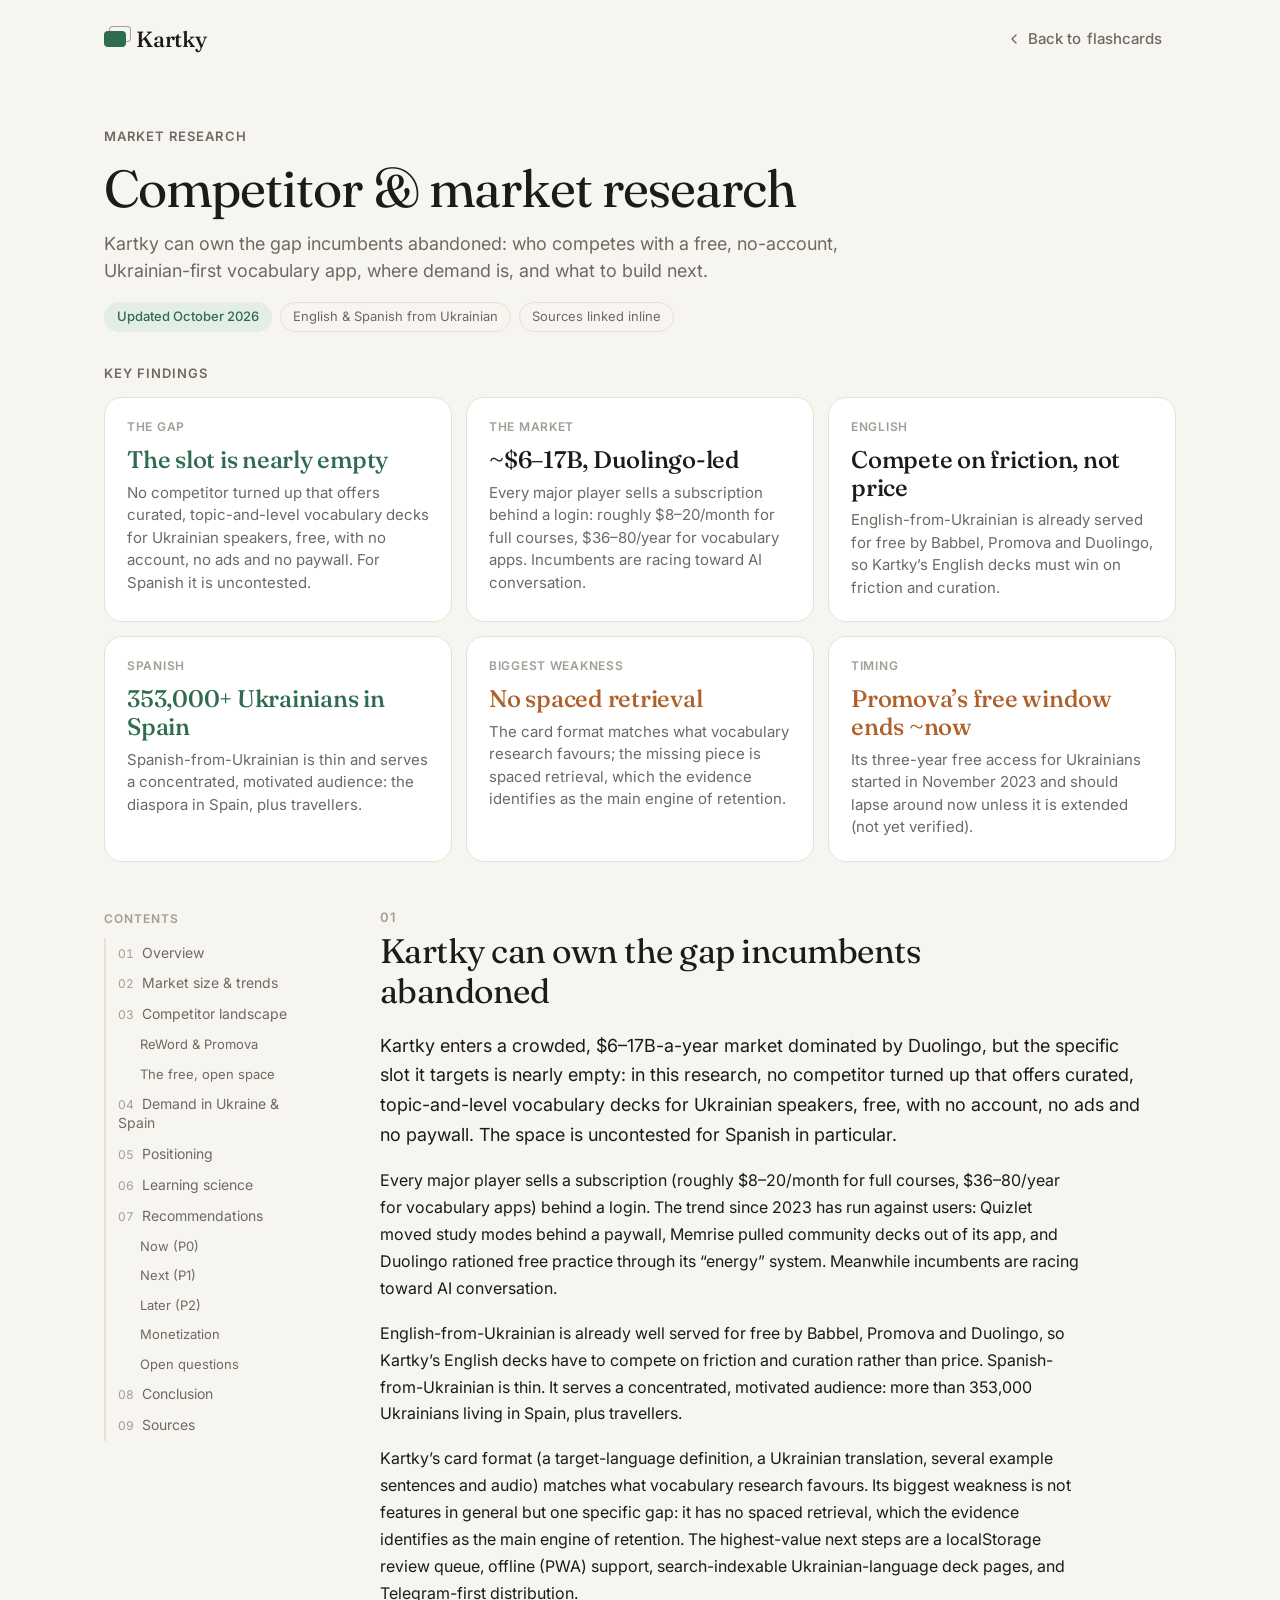
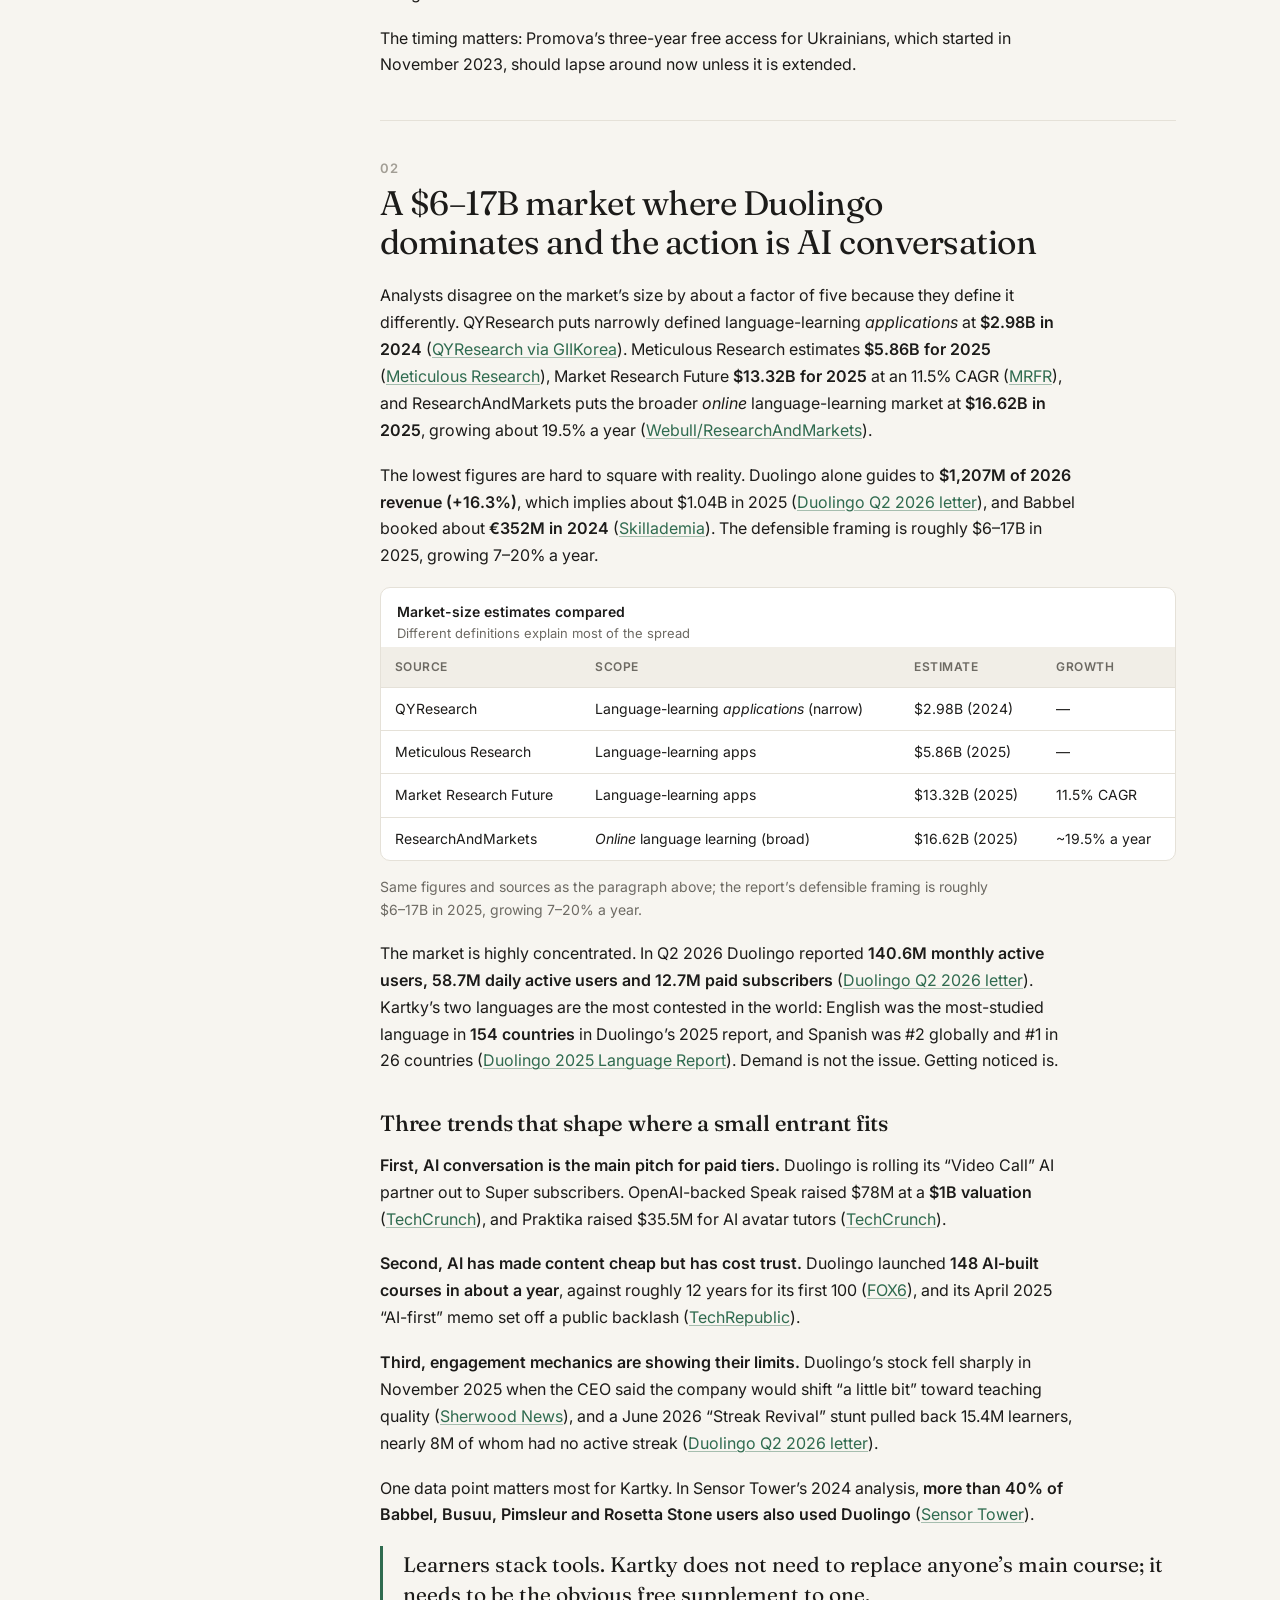
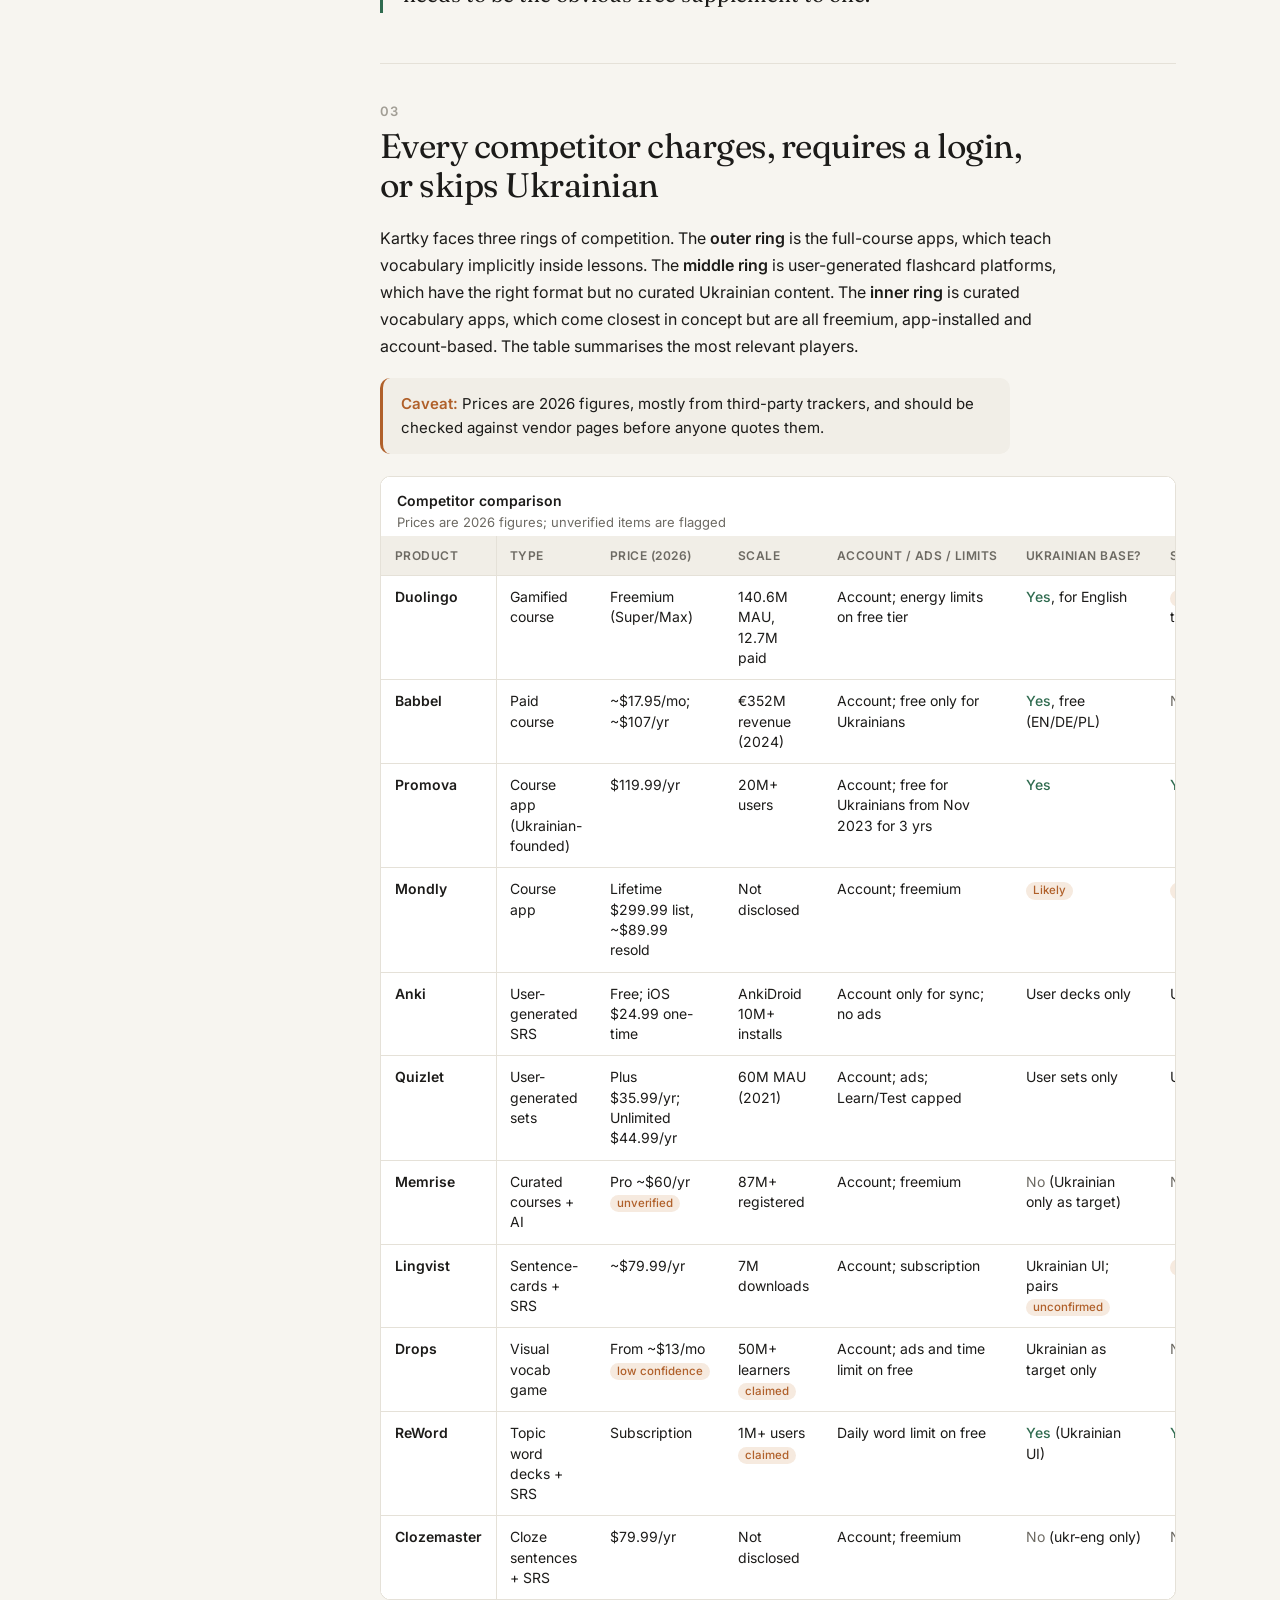
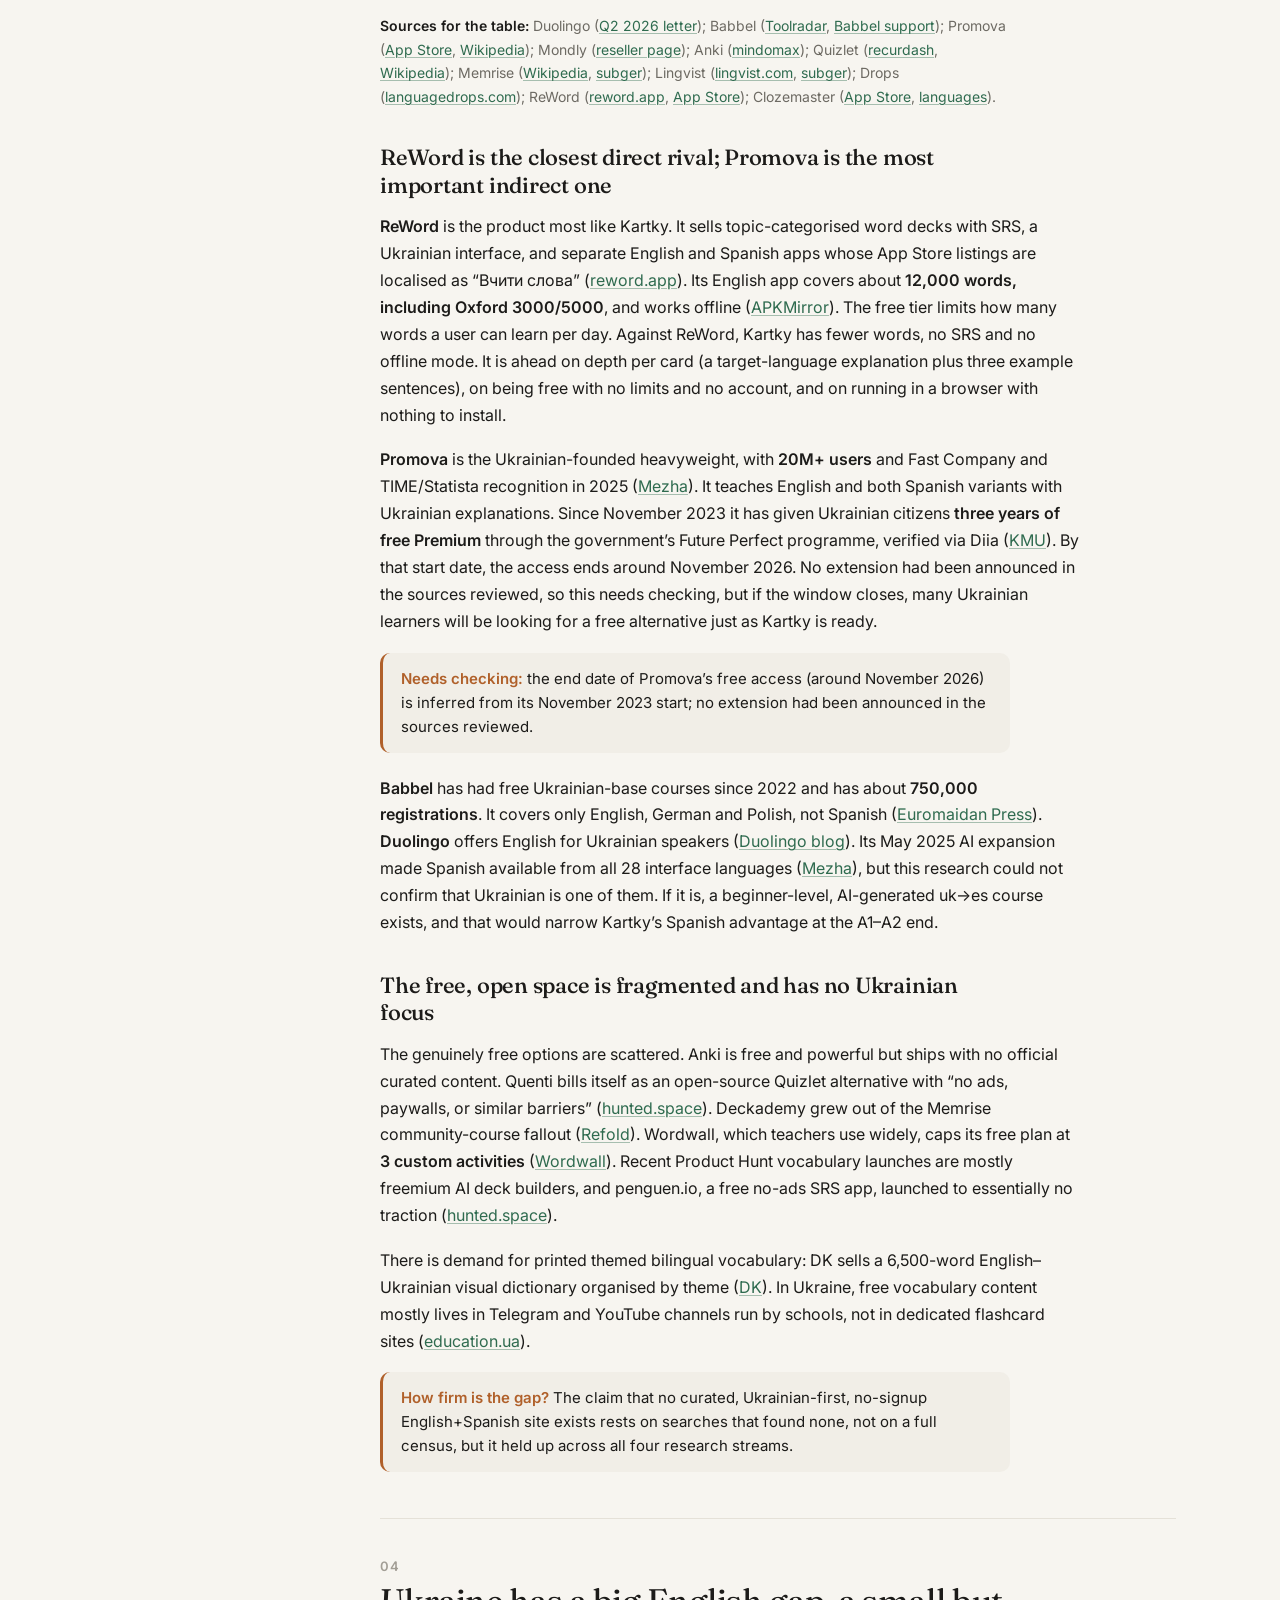
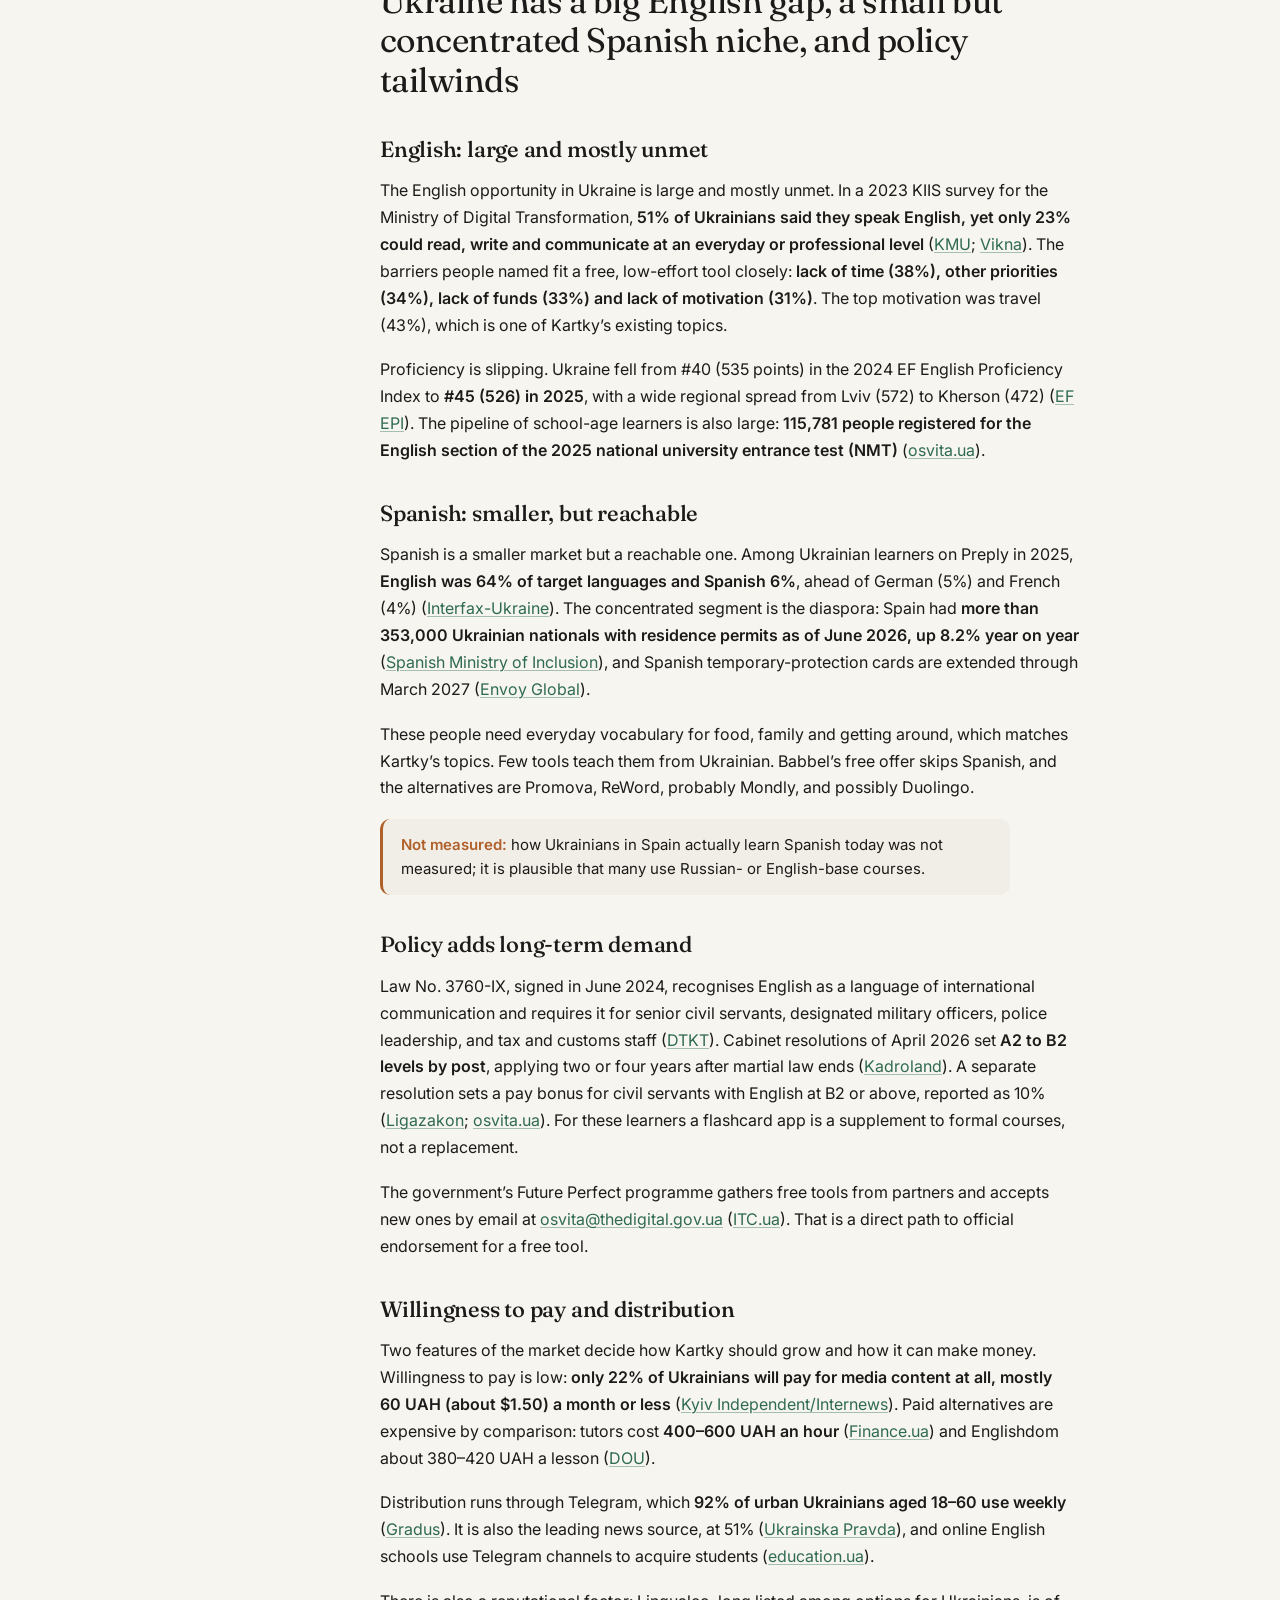
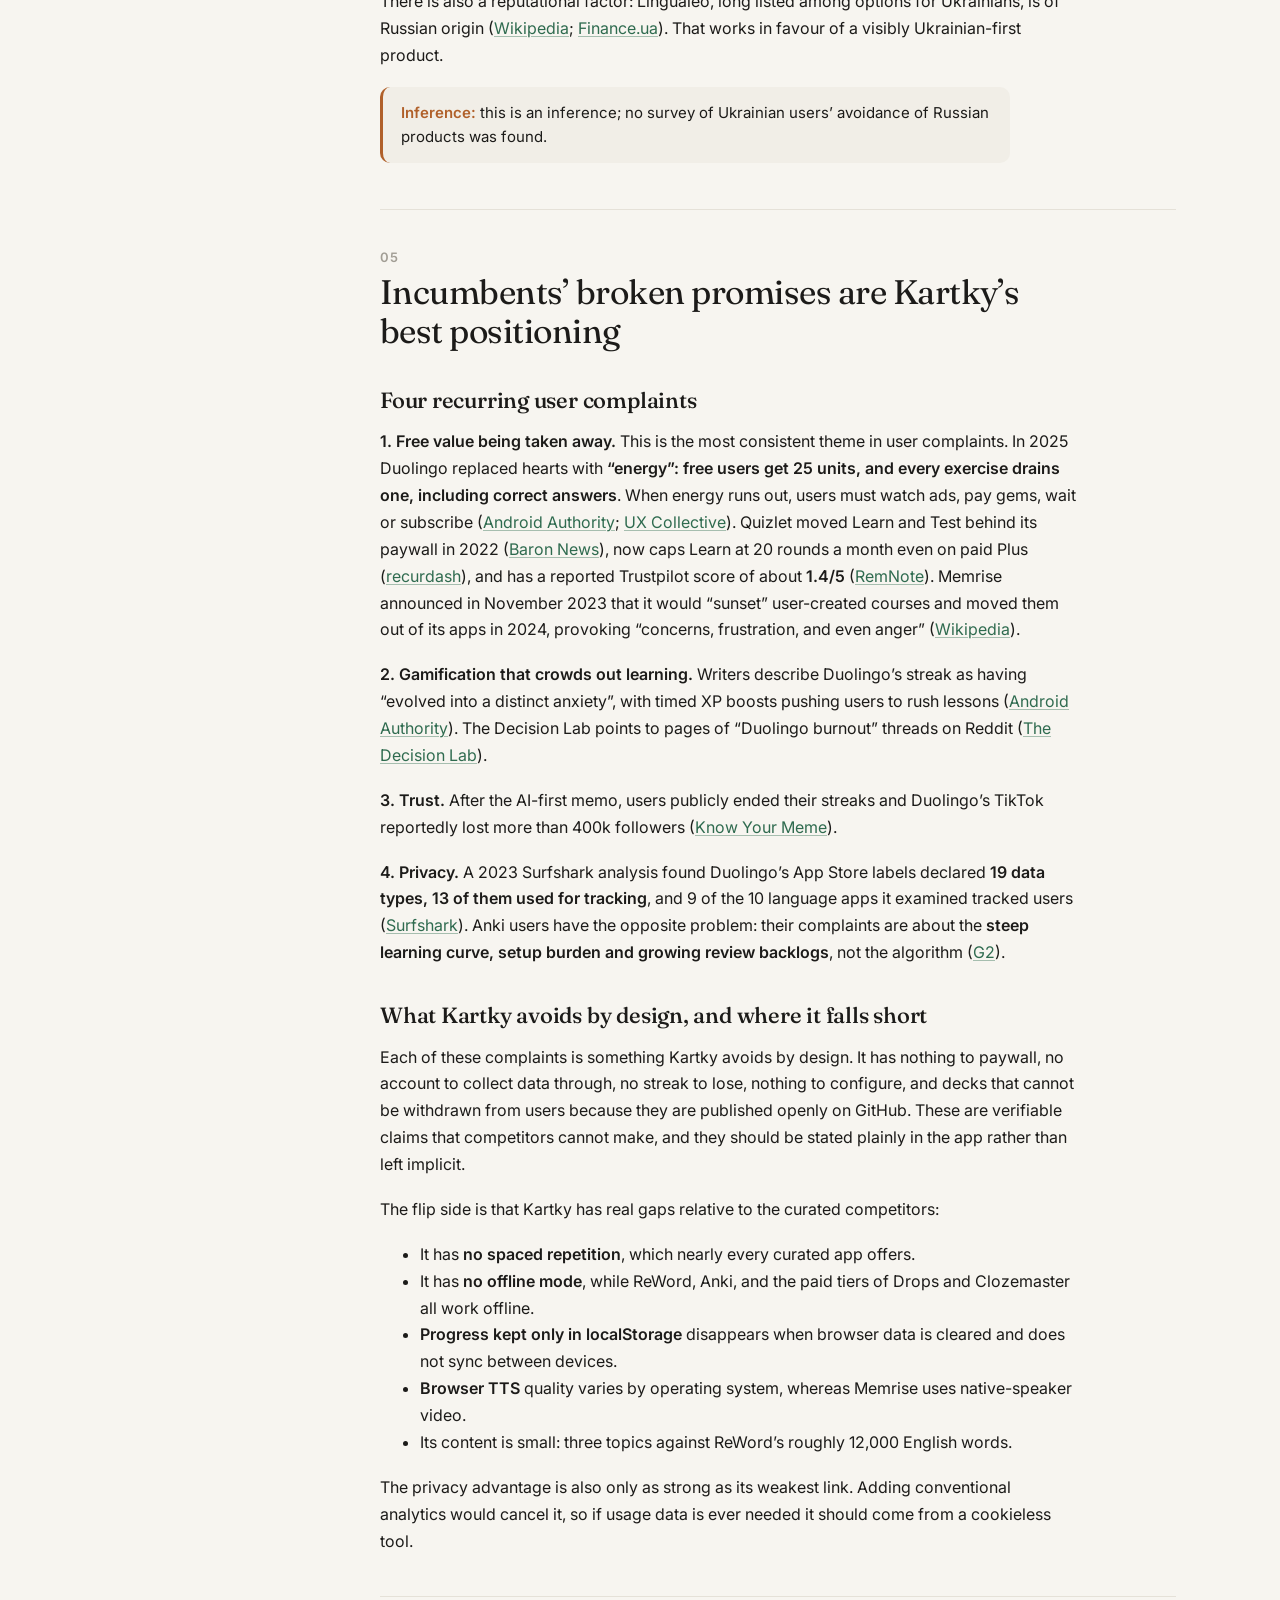
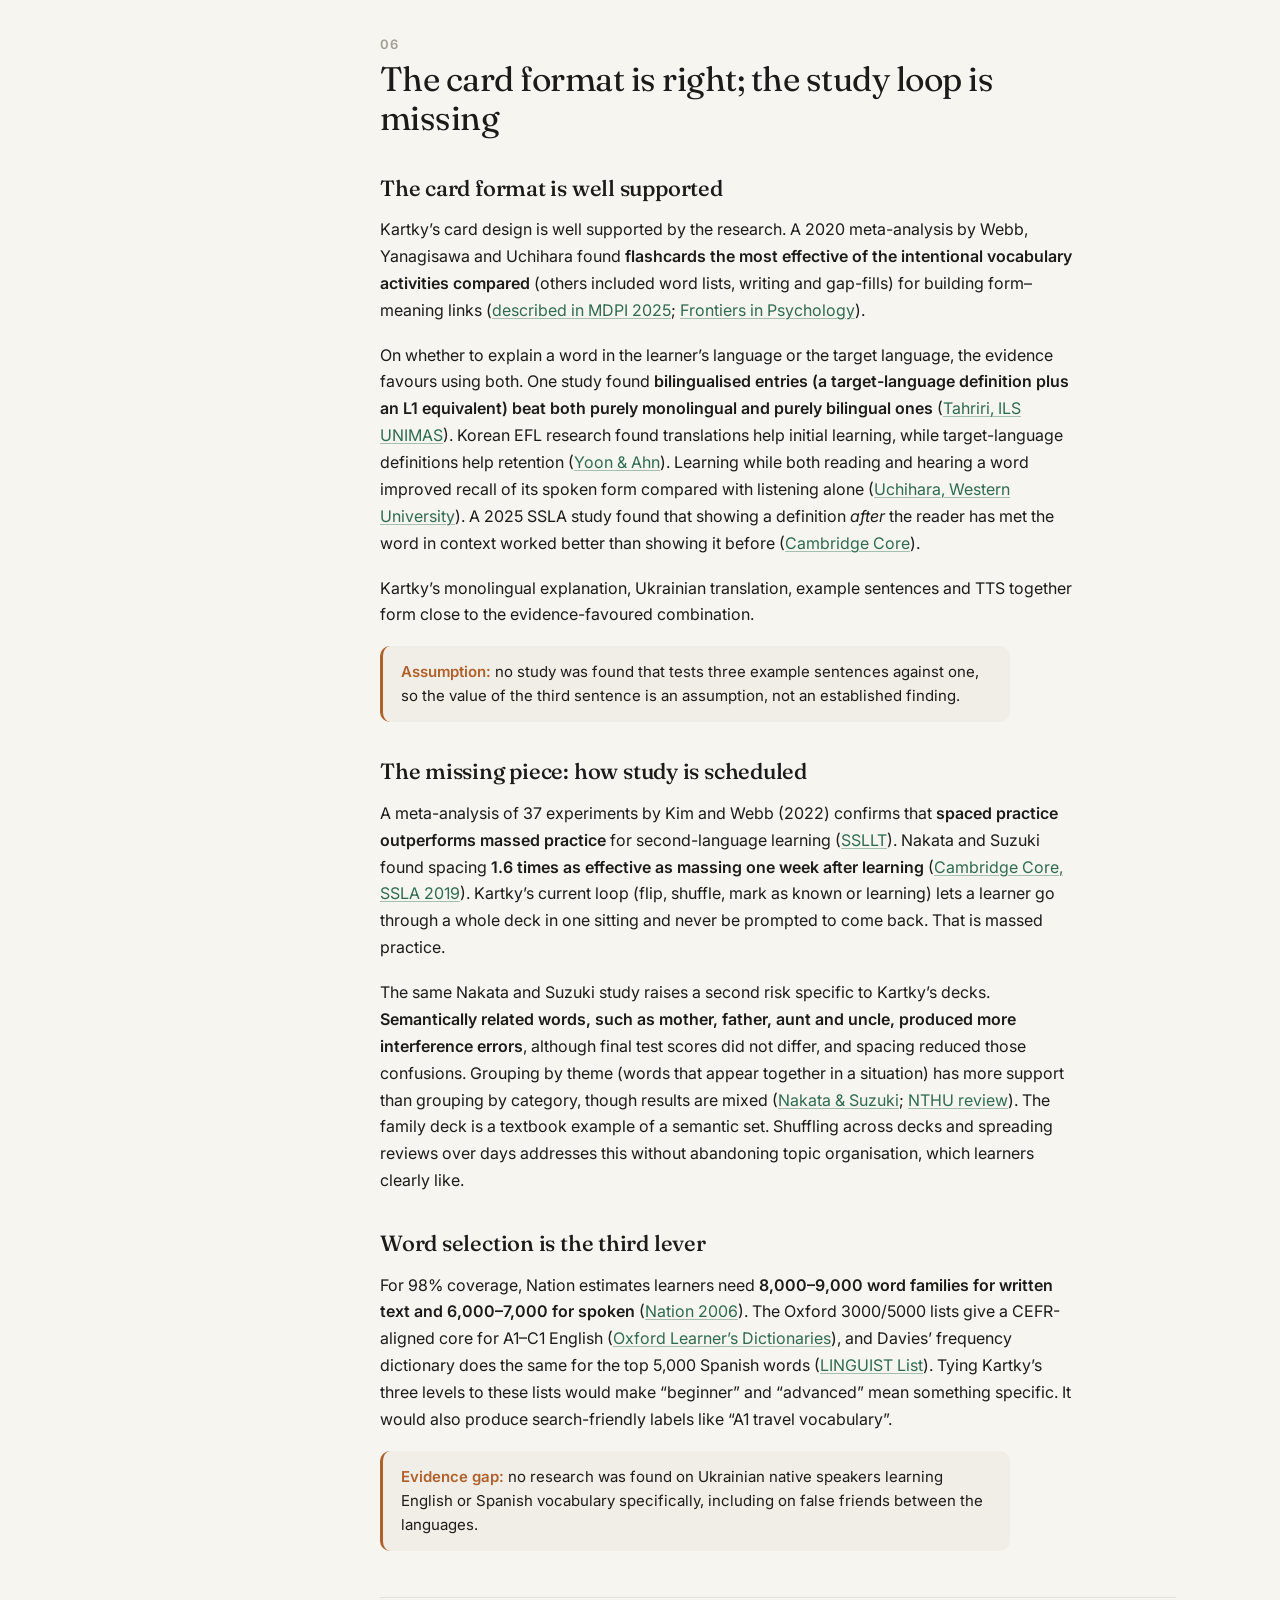
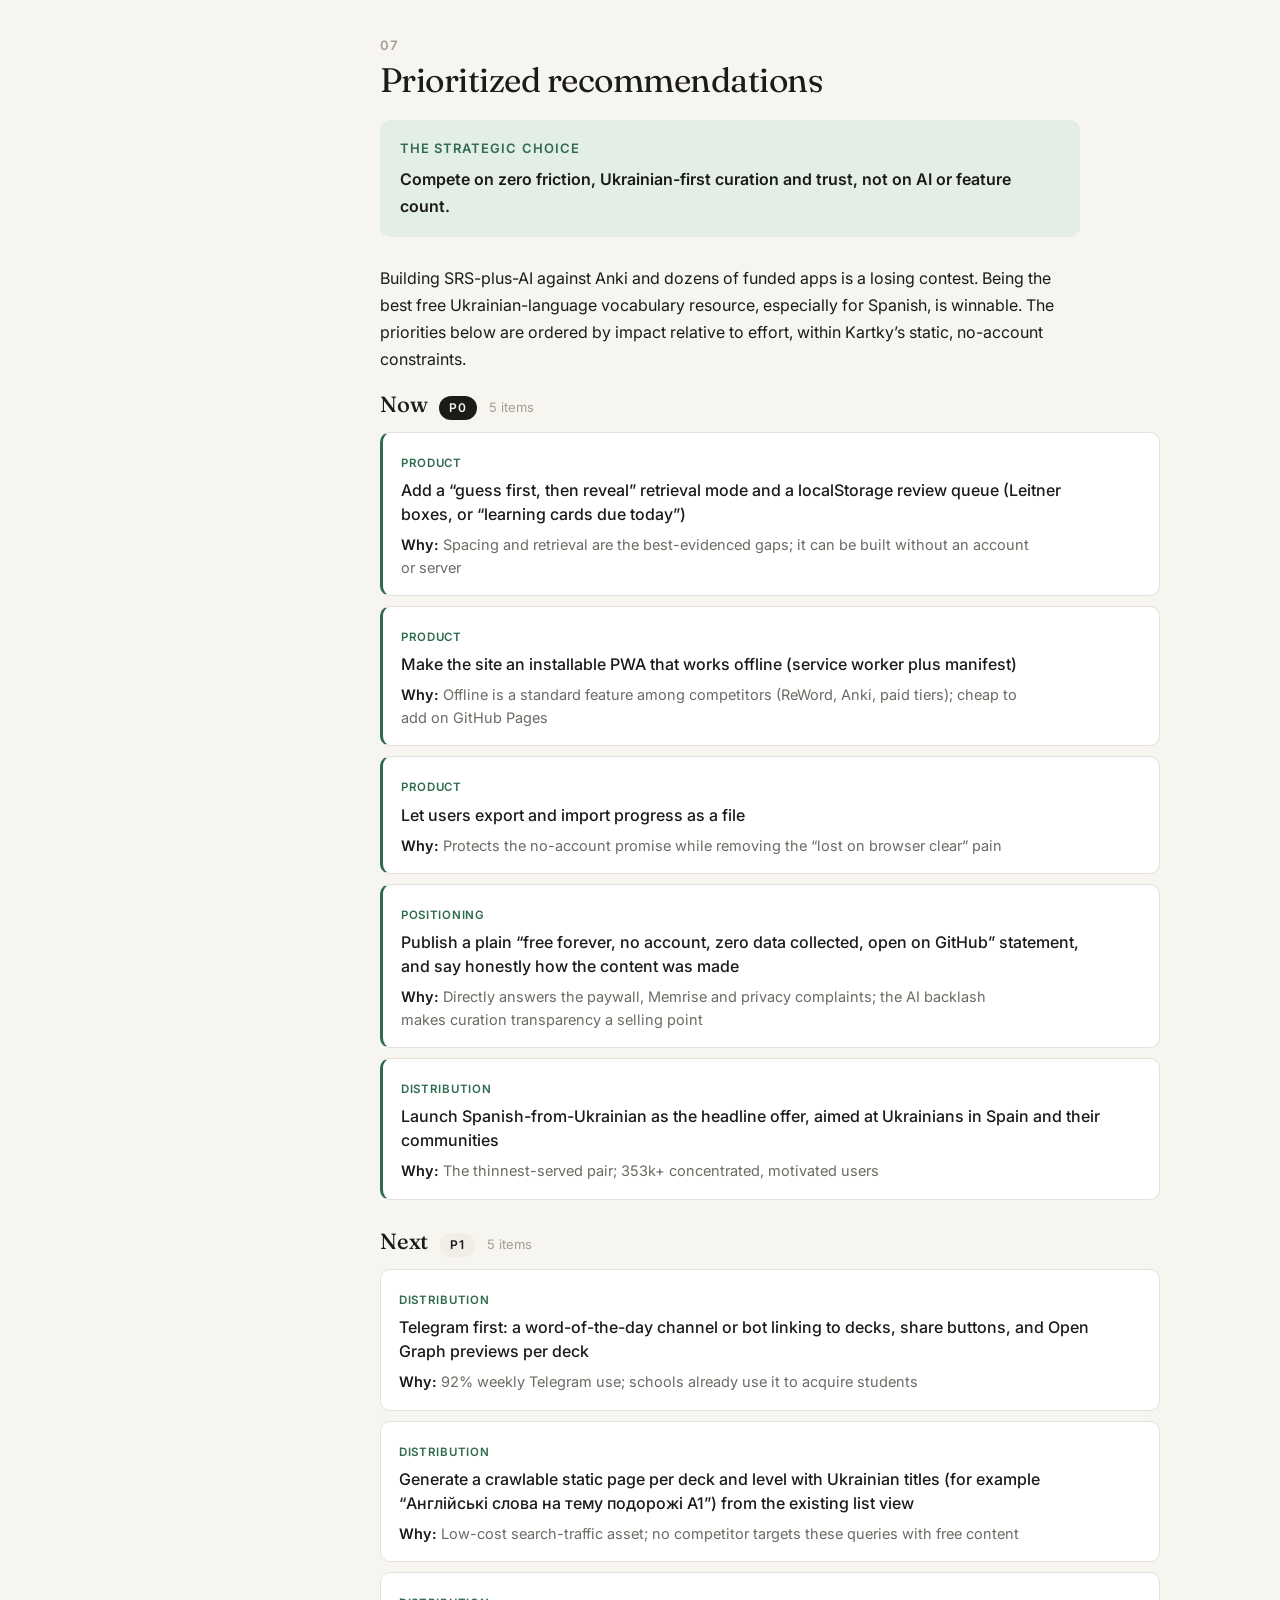
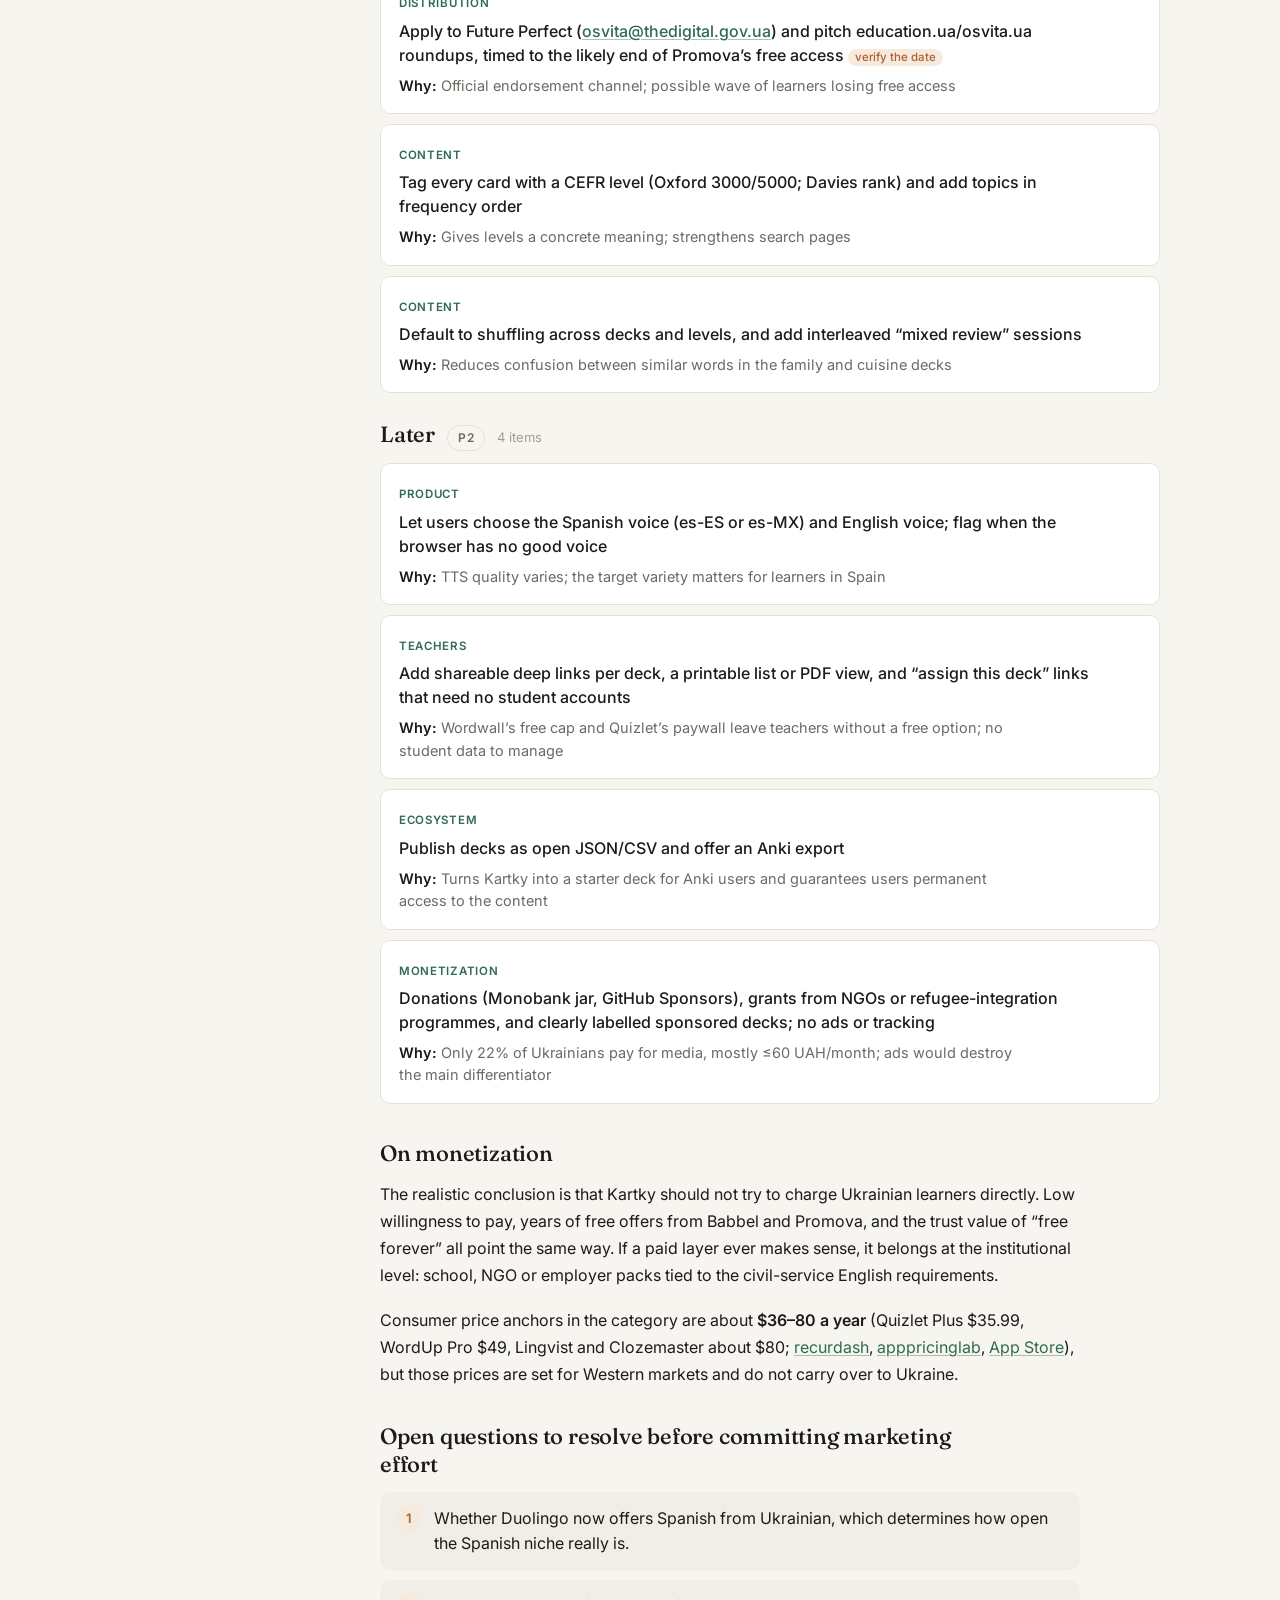
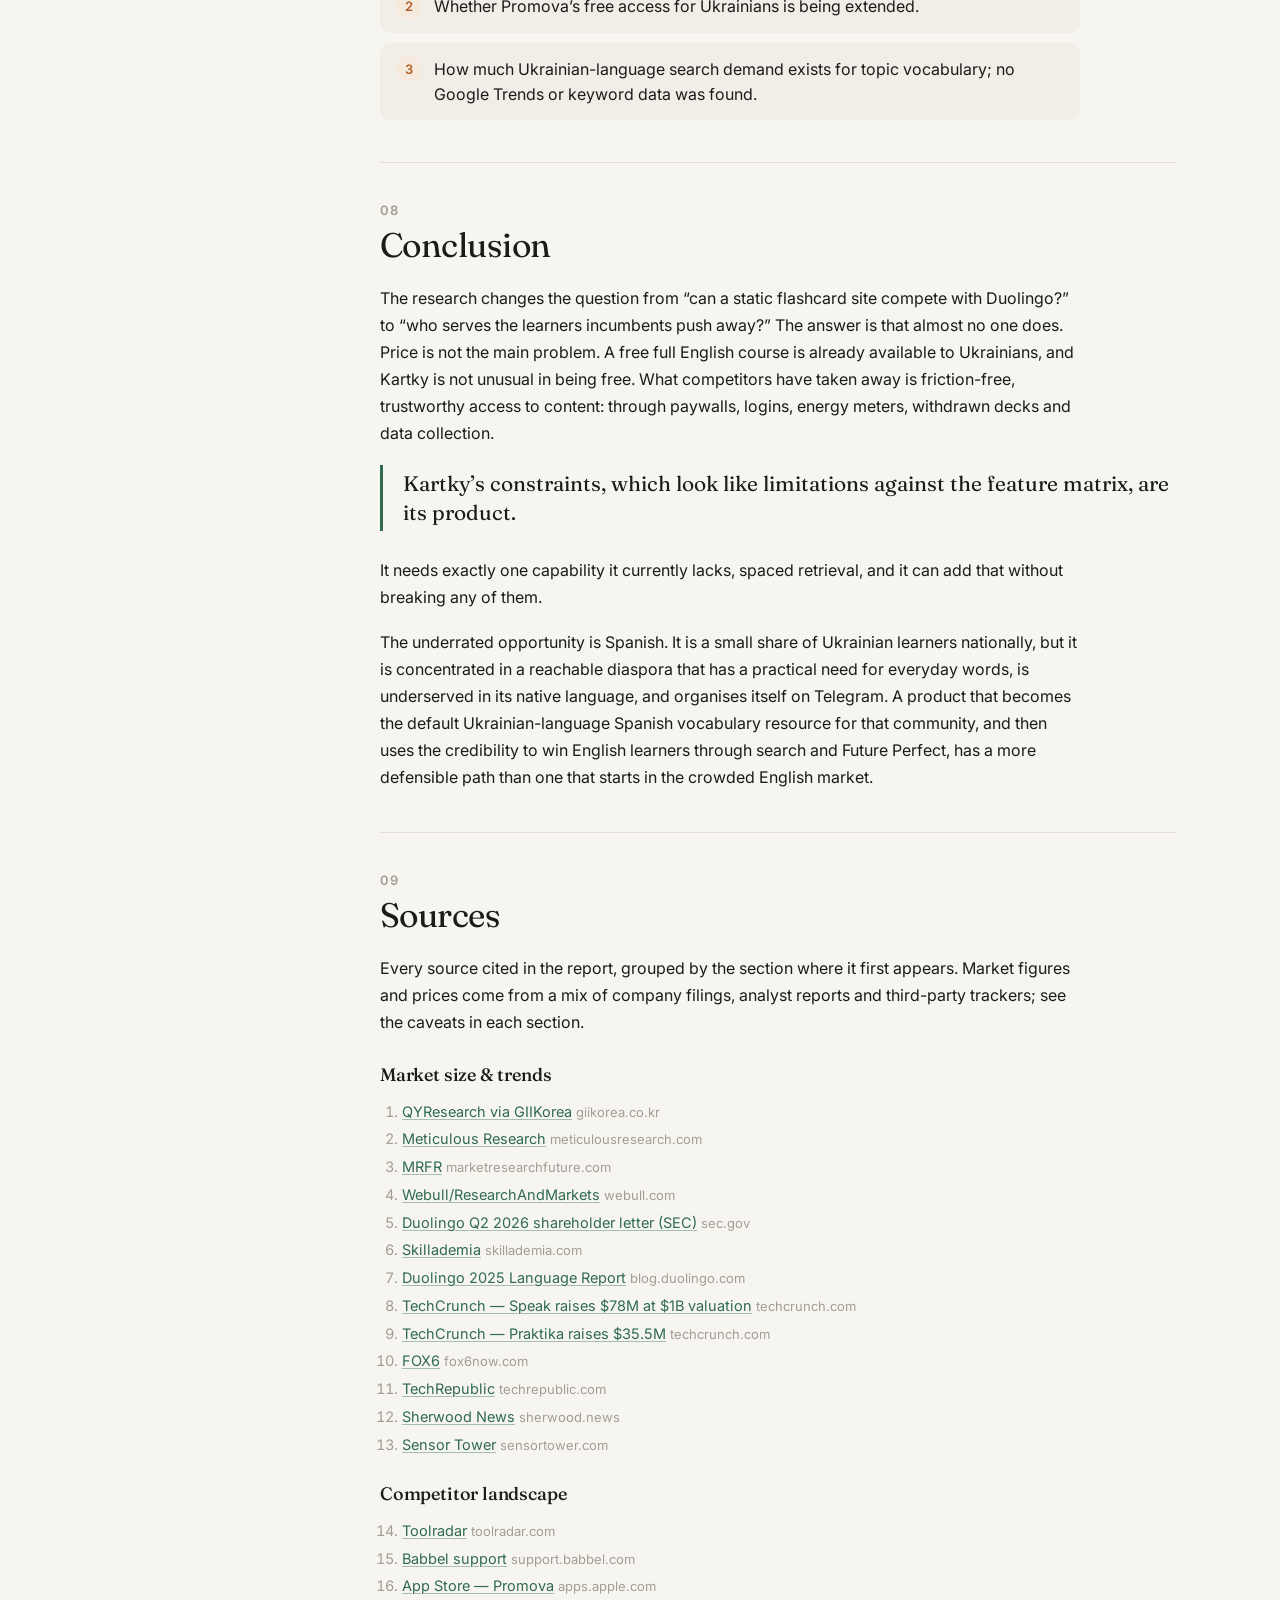
==== research.html @ c25cf621 "Add competitor and market research page Co-Authored-By: Claude Opus 5.5 <noreply@anthropic.com>" ====
<!doctype html>
<html lang="en">
<head>
  <meta charset="utf-8">
  <meta name="viewport" content="width=device-width, initial-scale=1">
  <title>Market research — Kartky</title>
  <meta name="description" content="Competitor and market research for Kartky, a free Ukrainian-first vocabulary flashcard app: market size, competitor comparison, demand in Ukraine and the diaspora, learning science, and prioritized recommendations.">
  <link rel="preconnect" href="https://fonts.googleapis.com">
  <link rel="preconnect" href="https://fonts.gstatic.com" crossorigin>
  <link href="https://fonts.googleapis.com/css2?family=Fraunces:opsz,wght@9..144,400;9..144,500;9..144,600&amp;family=Inter:wght@400;500;600&amp;display=swap" rel="stylesheet">
  <link rel="stylesheet" href="styles.css">
  <style>
    /* Page-specific styles for research.html. Tokens, base, and topbar come from styles.css. */
    html { scroll-behavior: smooth; }
    @media (prefers-reduced-motion: reduce) { html { scroll-behavior: auto; } }

    .topbar { max-width: 1120px; }
    .back-link {
      display: inline-flex; align-items: center; gap: 6px;
      color: var(--muted); text-decoration: none; font-weight: 500; font-size: 15px;
      padding: 8px 14px; border-radius: 999px;
      transition: background .15s, color .15s;
    }
    .back-link:hover { color: var(--ink); background: var(--surface-2); }
    .back-link svg { width: 16px; height: 16px; }

    main.r-main { max-width: 1120px; margin: 0 auto; padding: 8px 24px 80px; }

    a { color: var(--accent); text-decoration-thickness: 1px; text-underline-offset: 2px; text-decoration-color: color-mix(in srgb, var(--accent) 40%, transparent); }
    a:hover { text-decoration-color: currentColor; }

    /* ---------- Header ---------- */
    .r-head { padding: 40px 0 32px; max-width: 760px; }
    .eyebrow {
      font-size: 13px; font-weight: 600; letter-spacing: .08em; text-transform: uppercase;
      color: var(--muted); margin: 0 0 14px;
    }
    .r-head h1 {
      font-family: var(--font-display); font-weight: 400;
      font-size: clamp(34px, 5vw, 52px); line-height: 1.08; letter-spacing: -.02em;
      margin: 0 0 14px;
    }
    .r-head h1 em { font-style: italic; color: var(--accent); }
    .r-sub { margin: 0 0 18px; color: var(--muted); font-size: 18px; line-height: 1.5; }
    .r-meta { display: flex; flex-wrap: wrap; gap: 8px; margin: 0; padding: 0; list-style: none; }
    .r-meta li {
      font-size: 13px; color: var(--muted);
      border: 1px solid var(--line); border-radius: 999px; padding: 4px 12px;
    }
    .r-meta li.updated { background: var(--accent-soft); color: var(--accent); border-color: transparent; font-weight: 500; }

    /* ---------- Key findings ---------- */
    .findings { margin: 0 0 48px; }
    .findings h2 {
      font-size: 13px; font-weight: 600; letter-spacing: .08em; text-transform: uppercase;
      color: var(--muted); margin: 0 0 14px; font-family: var(--font-ui);
    }
    .findings ul {
      list-style: none; margin: 0; padding: 0;
      display: grid; grid-template-columns: repeat(3, minmax(0, 1fr)); gap: 14px;
    }
    .finding {
      background: var(--surface); border: 1px solid var(--line); border-radius: var(--radius);
      padding: 20px 22px 22px;
    }
    .finding .tag {
      display: block; font-size: 12px; font-weight: 600; letter-spacing: .06em; text-transform: uppercase;
      color: var(--faint); margin-bottom: 10px;
    }
    .finding b {
      display: block; font-family: var(--font-display); font-weight: 500;
      font-size: 24px; line-height: 1.15; letter-spacing: -.01em; margin-bottom: 8px;
    }
    .finding p { margin: 0; color: var(--muted); font-size: 15px; line-height: 1.5; }
    .finding.warn b { color: var(--learning); }
    .finding.good b { color: var(--accent); }

    /* ---------- Layout ---------- */
    .r-layout { display: grid; grid-template-columns: 220px minmax(0, 1fr); gap: 56px; align-items: start; }

    .toc { position: sticky; top: 24px; font-size: 14px; }
    .toc h2 {
      font-family: var(--font-ui); font-size: 12px; font-weight: 600; letter-spacing: .08em;
      text-transform: uppercase; color: var(--faint); margin: 0 0 10px;
    }
    .toc ol { list-style: none; margin: 0; padding: 0; counter-reset: toc; }
    .toc > ol > li { counter-increment: toc; }
    .toc a {
      display: block; padding: 6px 10px 6px 12px; color: var(--muted); text-decoration: none;
      border-left: 2px solid var(--line); line-height: 1.35;
    }
    .toc > ol > li > a::before {
      content: counter(toc, decimal-leading-zero); color: var(--faint);
      font-variant-numeric: tabular-nums; margin-right: 8px; font-size: 12px;
    }
    .toc a:hover { color: var(--ink); border-left-color: var(--accent); }
    .toc ol ol a { padding-left: 34px; font-size: 13px; }

    /* ---------- Prose ---------- */
    .content { min-width: 0; }
    .content section { padding-bottom: 24px; }
    .content section + section { border-top: 1px solid var(--line); padding-top: 40px; }
    .content h2 {
      font-family: var(--font-display); font-weight: 400;
      font-size: clamp(26px, 3.4vw, 34px); line-height: 1.15; letter-spacing: -.015em;
      margin: 0 0 20px; max-width: 30ch; scroll-margin-top: 24px;
    }
    .content h2 .num {
      display: block; font-family: var(--font-ui); font-size: 13px; font-weight: 600;
      letter-spacing: .08em; color: var(--faint); margin-bottom: 8px;
    }
    .content h3 {
      font-family: var(--font-display); font-weight: 500;
      font-size: 22px; line-height: 1.25; letter-spacing: -.01em;
      margin: 36px 0 14px; max-width: 40ch; scroll-margin-top: 24px;
    }
    .content p, .content .prose-list { max-width: 70ch; line-height: 1.68; margin: 0 0 18px; }
    .content p.lede { font-size: 18px; line-height: 1.65; }
    .content strong { font-weight: 600; }
    [id] { scroll-margin-top: 24px; }

    .note {
      max-width: 70ch; margin: 0 0 22px; padding: 14px 18px;
      background: var(--surface-2); border-radius: var(--radius-sm);
      border-left: 3px solid var(--learning);
      font-size: 15px; line-height: 1.6; color: var(--ink);
    }
    .note b { color: var(--learning); font-weight: 600; }

    .pullquote {
      max-width: 60ch; margin: 8px 0 26px; padding: 4px 0 4px 20px;
      border-left: 3px solid var(--accent);
      font-family: var(--font-display); font-size: 21px; line-height: 1.4; color: var(--ink);
    }

    /* ---------- Tables ---------- */
    .table-wrap {
      margin: 8px 0 14px; overflow-x: auto; -webkit-overflow-scrolling: touch;
      background: var(--surface); border: 1px solid var(--line); border-radius: var(--radius-sm);
    }
    table { border-collapse: separate; border-spacing: 0; width: 100%; min-width: 900px; font-size: 14px; line-height: 1.45; }
    caption { text-align: left; padding: 14px 16px 4px; font-weight: 600; font-size: 14px; color: var(--ink); }
    caption small { display: block; font-weight: 400; color: var(--muted); font-size: 13px; margin-top: 2px; }
    th, td { text-align: left; vertical-align: top; padding: 11px 14px; border-bottom: 1px solid var(--line); }
    thead th {
      font-size: 12px; font-weight: 600; letter-spacing: .04em; text-transform: uppercase;
      color: var(--muted); background: var(--surface-2); white-space: nowrap;
    }
    tbody tr:last-child th, tbody tr:last-child td { border-bottom: 0; }
    tbody th { font-weight: 600; white-space: nowrap; }
    .sticky-col { position: sticky; left: 0; z-index: 1; background: var(--surface); box-shadow: 1px 0 0 var(--line); }
    thead .sticky-col { background: var(--surface-2); z-index: 2; }
    tbody tr:hover th, tbody tr:hover td { background: var(--surface-2); }
    .scroll-hint { display: none; font-size: 13px; color: var(--faint); margin: 0 0 6px; }

    .flag {
      display: inline-block; font-size: 11.5px; font-weight: 500; line-height: 1.5;
      padding: 0 7px; border-radius: 999px; white-space: nowrap;
      background: var(--learning-soft); color: var(--learning);
    }
    .yes { color: var(--accent); font-weight: 500; }
    .no { color: var(--muted); }

    .table-sources { font-size: 14px; color: var(--muted); }
    .table-sources b { color: var(--ink); font-weight: 600; }

    /* ---------- Recommendations ---------- */
    .strategy {
      max-width: 70ch; margin: 0 0 28px; padding: 18px 20px;
      background: var(--accent-soft); border-radius: var(--radius-sm); line-height: 1.6;
    }
    .strategy .eyebrow { color: var(--accent); margin-bottom: 6px; }
    .strategy p { margin: 0; }
    .tier { margin: 0 0 28px; }
    .tier-head { display: flex; align-items: baseline; flex-wrap: wrap; gap: 4px 12px; margin: 0 0 12px; }
    .tier-head h3 { margin: 0; }
    .tier-pill {
      font-size: 12px; font-weight: 600; letter-spacing: .06em; text-transform: uppercase;
      padding: 3px 10px; border-radius: 999px; background: var(--ink); color: var(--bg);
    }
    .tier--next .tier-pill { background: var(--surface-2); color: var(--ink); }
    .tier--later .tier-pill { background: transparent; color: var(--muted); border: 1px solid var(--line); }
    .tier-head small { color: var(--faint); font-size: 13px; }
    .recs { list-style: none; margin: 0; padding: 0; display: grid; gap: 10px; max-width: 78ch; }
    .rec {
      background: var(--surface); border: 1px solid var(--line); border-radius: var(--radius-sm);
      padding: 16px 18px;
    }
    .tier--now .rec { border-left: 3px solid var(--accent); }
    .rec-area {
      display: inline-block; font-size: 11.5px; font-weight: 600; letter-spacing: .06em; text-transform: uppercase;
      color: var(--accent); margin-bottom: 6px;
    }
    .rec-what { margin: 0 0 8px !important; font-weight: 500; line-height: 1.5 !important; }
    .rec-why { margin: 0 !important; color: var(--muted); font-size: 14.5px; line-height: 1.55 !important; }
    .rec-why span { font-weight: 600; color: var(--ink); }

    .questions { max-width: 70ch; margin: 0 0 18px; padding: 0; list-style: none; counter-reset: q; display: grid; gap: 10px; }
    .questions li {
      counter-increment: q; position: relative; padding: 14px 18px 14px 54px;
      background: var(--surface-2); border-radius: var(--radius-sm); line-height: 1.55;
    }
    .questions li::before {
      content: counter(q); position: absolute; left: 16px; top: 13px;
      width: 26px; height: 26px; border-radius: 50%; display: grid; place-items: center;
      background: var(--learning-soft); color: var(--learning); font-weight: 600; font-size: 13px;
    }

    /* ---------- Sources ---------- */
    .sources h3 { font-size: 18px; margin-top: 28px; }
    .sources ol { margin: 0 0 8px; padding-left: 22px; max-width: 78ch; font-size: 14.5px; line-height: 1.5; }
    .sources li { margin: 0 0 6px; overflow-wrap: anywhere; }
    .sources li::marker { color: var(--faint); font-variant-numeric: tabular-nums; }
    .sources .host { color: var(--faint); font-size: 13px; }

    .r-foot {
      max-width: 1120px; margin: 0 auto; padding: 24px 24px 48px;
      border-top: 1px solid var(--line); color: var(--faint); font-size: 14px;
      display: flex; flex-wrap: wrap; justify-content: space-between; gap: 8px 24px;
    }
    .r-foot a { color: var(--muted); }

    /* ---------- Responsive ---------- */
    @media (max-width: 980px) {
      .r-layout { grid-template-columns: minmax(0, 1fr); gap: 8px; }
      .toc {
        position: static; background: var(--surface); border: 1px solid var(--line);
        border-radius: var(--radius); padding: 18px 18px 14px; margin-bottom: 32px;
      }
      .toc > ol { columns: 2; column-gap: 24px; }
      .toc li { break-inside: avoid; }
      .findings ul { grid-template-columns: repeat(2, minmax(0, 1fr)); }
    }
    @media (max-width: 720px) {
      main.r-main { padding: 4px 16px 56px; }
      .r-foot { padding: 20px 16px 40px; }
      .r-head { padding: 20px 0 24px; }
      .r-sub { font-size: 17px; }
      .findings ul { grid-template-columns: minmax(0, 1fr); gap: 10px; }
      .finding { padding: 16px 18px 18px; }
      .finding b { font-size: 22px; }
      .toc > ol { columns: 1; }
      .scroll-hint { display: block; }
      .content p.lede { font-size: 17px; }
      .content section + section { padding-top: 32px; }
      .pullquote { font-size: 19px; }
      .back-link span { display: none; }
    }
    @media print {
      .topbar, .toc, .scroll-hint { display: none; }
      .r-layout { display: block; }
      .table-wrap { overflow: visible; }
      table { min-width: 0; }
    }
  </style>
</head>
<body>
  <header class="topbar">
    <a class="brand" href="./index.html">
      <span class="brand-mark" aria-hidden="true"></span>
      Kartky
    </a>
    <a class="back-link" href="./index.html">
      <svg viewBox="0 0 24 24" fill="none" stroke="currentColor" stroke-width="2" stroke-linecap="round" stroke-linejoin="round" aria-hidden="true"><path d="M15 18l-6-6 6-6"/></svg>
      <span>Back to</span> flashcards
    </a>
  </header>

  <main class="r-main">
    <header class="r-head">
      <p class="eyebrow">Market research</p>
      <h1>Competitor &amp; market research</h1>
      <p class="r-sub">Kartky can own the gap incumbents abandoned: who competes with a free, no-account, Ukrainian-first vocabulary app, where demand is, and what to build next.</p>
      <ul class="r-meta">
        <li class="updated">Updated October 2026</li>
        <li>English &amp; Spanish from Ukrainian</li>
        <li>Sources linked inline</li>
      </ul>
    </header>

    <section class="findings" aria-labelledby="findings-title">
      <h2 id="findings-title">Key findings</h2>
      <ul>
        <li class="finding good">
          <span class="tag">The gap</span>
          <b>The slot is nearly empty</b>
          <p>No competitor turned up that offers curated, topic-and-level vocabulary decks for Ukrainian speakers, free, with no account, no ads and no paywall. For Spanish it is uncontested.</p>
        </li>
        <li class="finding">
          <span class="tag">The market</span>
          <b>~$6–17B, Duolingo-led</b>
          <p>Every major player sells a subscription behind a login: roughly $8–20/month for full courses, $36–80/year for vocabulary apps. Incumbents are racing toward AI conversation.</p>
        </li>
        <li class="finding">
          <span class="tag">English</span>
          <b>Compete on friction, not price</b>
          <p>English-from-Ukrainian is already served for free by Babbel, Promova and Duolingo, so Kartky&rsquo;s English decks must win on friction and curation.</p>
        </li>
        <li class="finding good">
          <span class="tag">Spanish</span>
          <b>353,000+ Ukrainians in Spain</b>
          <p>Spanish-from-Ukrainian is thin and serves a concentrated, motivated audience: the diaspora in Spain, plus travellers.</p>
        </li>
        <li class="finding warn">
          <span class="tag">Biggest weakness</span>
          <b>No spaced retrieval</b>
          <p>The card format matches what vocabulary research favours; the missing piece is spaced retrieval, which the evidence identifies as the main engine of retention.</p>
        </li>
        <li class="finding warn">
          <span class="tag">Timing</span>
          <b>Promova&rsquo;s free window ends ~now</b>
          <p>Its three-year free access for Ukrainians started in November 2023 and should lapse around now unless it is extended (not yet verified).</p>
        </li>
      </ul>
    </section>

    <div class="r-layout">
      <nav class="toc" aria-labelledby="toc-title">
        <h2 id="toc-title">Contents</h2>
        <ol>
          <li><a href="#overview">Overview</a></li>
          <li><a href="#market">Market size &amp; trends</a></li>
          <li><a href="#competitors">Competitor landscape</a>
            <ol>
              <li><a href="#rivals">ReWord &amp; Promova</a></li>
              <li><a href="#free-space">The free, open space</a></li>
            </ol>
          </li>
          <li><a href="#ukraine">Demand in Ukraine &amp; Spain</a></li>
          <li><a href="#positioning">Positioning</a></li>
          <li><a href="#learning-science">Learning science</a></li>
          <li><a href="#recommendations">Recommendations</a>
            <ol>
              <li><a href="#now">Now (P0)</a></li>
              <li><a href="#next">Next (P1)</a></li>
              <li><a href="#later">Later (P2)</a></li>
              <li><a href="#monetization">Monetization</a></li>
              <li><a href="#open-questions">Open questions</a></li>
            </ol>
          </li>
          <li><a href="#conclusion">Conclusion</a></li>
          <li><a href="#sources">Sources</a></li>
        </ol>
      </nav>

      <article class="content">

        <section id="overview" aria-labelledby="overview-h">
          <h2 id="overview-h"><span class="num">01</span>Kartky can own the gap incumbents abandoned</h2>
          <p class="lede">Kartky enters a crowded, $6–17B-a-year market dominated by Duolingo, but the specific slot it targets is nearly empty: in this research, no competitor turned up that offers curated, topic-and-level vocabulary decks for Ukrainian speakers, free, with no account, no ads and no paywall. The space is uncontested for Spanish in particular.</p>
          <p>Every major player sells a subscription (roughly $8–20/month for full courses, $36–80/year for vocabulary apps) behind a login. The trend since 2023 has run against users: Quizlet moved study modes behind a paywall, Memrise pulled community decks out of its app, and Duolingo rationed free practice through its &ldquo;energy&rdquo; system. Meanwhile incumbents are racing toward AI conversation.</p>
          <p>English-from-Ukrainian is already well served for free by Babbel, Promova and Duolingo, so Kartky&rsquo;s English decks have to compete on friction and curation rather than price. Spanish-from-Ukrainian is thin. It serves a concentrated, motivated audience: more than 353,000 Ukrainians living in Spain, plus travellers.</p>
          <p>Kartky&rsquo;s card format (a target-language definition, a Ukrainian translation, several example sentences and audio) matches what vocabulary research favours. Its biggest weakness is not features in general but one specific gap: it has no spaced retrieval, which the evidence identifies as the main engine of retention. The highest-value next steps are a localStorage review queue, offline (PWA) support, search-indexable Ukrainian-language deck pages, and Telegram-first distribution.</p>
          <p>The timing matters: Promova&rsquo;s three-year free access for Ukrainians, which started in November 2023, should lapse around now unless it is extended.</p>
        </section>

        <section id="market" aria-labelledby="market-h">
          <h2 id="market-h"><span class="num">02</span>A $6–17B market where Duolingo dominates and the action is AI conversation</h2>
          <p>Analysts disagree on the market&rsquo;s size by about a factor of five because they define it differently. QYResearch puts narrowly defined language-learning <em>applications</em> at <strong>$2.98B in 2024</strong> (<a href="https://www.giikorea.co.kr/report/qyr1862207-language-learning-application-global-market-share.html" target="_blank" rel="noopener">QYResearch via GIIKorea</a>). Meticulous Research estimates <strong>$5.86B for 2025</strong> (<a href="https://meticulousresearch.com/reports/language-learning-apps-market-5658" target="_blank" rel="noopener">Meticulous Research</a>), Market Research Future <strong>$13.32B for 2025</strong> at an 11.5% CAGR (<a href="https://www.marketresearchfuture.com/zh-cn/reports/language-learning-apps-market-38354" target="_blank" rel="noopener">MRFR</a>), and ResearchAndMarkets puts the broader <em>online</em> language-learning market at <strong>$16.62B in 2025</strong>, growing about 19.5% a year (<a href="https://www.webull.com/news/14049548037866496" target="_blank" rel="noopener">Webull/ResearchAndMarkets</a>).</p>
          <p>The lowest figures are hard to square with reality. Duolingo alone guides to <strong>$1,207M of 2026 revenue (+16.3%)</strong>, which implies about $1.04B in 2025 (<a href="https://www.sec.gov/Archives/edgar/data/0001562088/000162828026053299/q2fy26duolingo6-30x26share.htm" target="_blank" rel="noopener">Duolingo Q2 2026 letter</a>), and Babbel booked about <strong>&euro;352M in 2024</strong> (<a href="https://skillademia.com/statistics/babbel-statistics/" target="_blank" rel="noopener">Skillademia</a>). The defensible framing is roughly $6–17B in 2025, growing 7–20% a year.</p>

          <div class="table-wrap" role="region" aria-labelledby="market-cap" tabindex="0">
            <table style="min-width: 560px">
              <caption id="market-cap">Market-size estimates compared<small>Different definitions explain most of the spread</small></caption>
              <thead>
                <tr><th scope="col">Source</th><th scope="col">Scope</th><th scope="col">Estimate</th><th scope="col">Growth</th></tr>
              </thead>
              <tbody>
                <tr><td>QYResearch</td><td>Language-learning <em>applications</em> (narrow)</td><td>$2.98B (2024)</td><td>&mdash;</td></tr>
                <tr><td>Meticulous Research</td><td>Language-learning apps</td><td>$5.86B (2025)</td><td>&mdash;</td></tr>
                <tr><td>Market Research Future</td><td>Language-learning apps</td><td>$13.32B (2025)</td><td>11.5% CAGR</td></tr>
                <tr><td>ResearchAndMarkets</td><td><em>Online</em> language learning (broad)</td><td>$16.62B (2025)</td><td>~19.5% a year</td></tr>
              </tbody>
            </table>
          </div>
          <p class="table-sources">Same figures and sources as the paragraph above; the report&rsquo;s defensible framing is roughly $6–17B in 2025, growing 7–20% a year.</p>

          <p>The market is highly concentrated. In Q2 2026 Duolingo reported <strong>140.6M monthly active users, 58.7M daily active users and 12.7M paid subscribers</strong> (<a href="https://www.sec.gov/Archives/edgar/data/0001562088/000162828026053299/q2fy26duolingo6-30x26share.htm" target="_blank" rel="noopener">Duolingo Q2 2026 letter</a>). Kartky&rsquo;s two languages are the most contested in the world: English was the most-studied language in <strong>154 countries</strong> in Duolingo&rsquo;s 2025 report, and Spanish was #2 globally and #1 in 26 countries (<a href="https://blog.duolingo.com/2025-duolingo-language-report/" target="_blank" rel="noopener">Duolingo 2025 Language Report</a>). Demand is not the issue. Getting noticed is.</p>

          <h3 id="trends">Three trends that shape where a small entrant fits</h3>
          <p><strong>First, AI conversation is the main pitch for paid tiers.</strong> Duolingo is rolling its &ldquo;Video Call&rdquo; AI partner out to Super subscribers. OpenAI-backed Speak raised $78M at a <strong>$1B valuation</strong> (<a href="https://techcrunch.com/2024/12/10/openai-backed-speak-raises-78m-at-1b-valuation-to-help-users-learn-languages-by-talking-out-loud" target="_blank" rel="noopener">TechCrunch</a>), and Praktika raised $35.5M for AI avatar tutors (<a href="https://techcrunch.com/2024/05/22/praktika-raises-35-5m-to-use-ai-avatars-to-make-learning-languages-feel-more-natural" target="_blank" rel="noopener">TechCrunch</a>).</p>
          <p><strong>Second, AI has made content cheap but has cost trust.</strong> Duolingo launched <strong>148 AI-built courses in about a year</strong>, against roughly 12 years for its first 100 (<a href="https://fox6now.com/news/duolingo-148-courses-ai" target="_blank" rel="noopener">FOX6</a>), and its April 2025 &ldquo;AI-first&rdquo; memo set off a public backlash (<a href="https://www.techrepublic.com/article/news-duolingo-ai-strategy-backlash/" target="_blank" rel="noopener">TechRepublic</a>).</p>
          <p><strong>Third, engagement mechanics are showing their limits.</strong> Duolingo&rsquo;s stock fell sharply in November 2025 when the CEO said the company would shift &ldquo;a little bit&rdquo; toward teaching quality (<a href="https://www.sherwood.news/markets/duolingo-q3-2025-earnings-user-growth-miss-guidance" target="_blank" rel="noopener">Sherwood News</a>), and a June 2026 &ldquo;Streak Revival&rdquo; stunt pulled back 15.4M learners, nearly 8M of whom had no active streak (<a href="https://www.sec.gov/Archives/edgar/data/0001562088/000162828026053299/q2fy26duolingo6-30x26share.htm" target="_blank" rel="noopener">Duolingo Q2 2026 letter</a>).</p>

          <p>One data point matters most for Kartky. In Sensor Tower&rsquo;s 2024 analysis, <strong>more than 40% of Babbel, Busuu, Pimsleur and Rosetta Stone users also used Duolingo</strong> (<a href="https://sensortower.com/blog/empowering-education-global-trends-and-opportunities-in-ed-tech" target="_blank" rel="noopener">Sensor Tower</a>).</p>
          <blockquote class="pullquote">Learners stack tools. Kartky does not need to replace anyone&rsquo;s main course; it needs to be the obvious free supplement to one.</blockquote>
        </section>

        <section id="competitors" aria-labelledby="competitors-h">
          <h2 id="competitors-h"><span class="num">03</span>Every competitor charges, requires a login, or skips Ukrainian</h2>
          <p>Kartky faces three rings of competition. The <strong>outer ring</strong> is the full-course apps, which teach vocabulary implicitly inside lessons. The <strong>middle ring</strong> is user-generated flashcard platforms, which have the right format but no curated Ukrainian content. The <strong>inner ring</strong> is curated vocabulary apps, which come closest in concept but are all freemium, app-installed and account-based. The table summarises the most relevant players.</p>
          <div class="note"><b>Caveat:</b> Prices are 2026 figures, mostly from third-party trackers, and should be checked against vendor pages before anyone quotes them.</div>

          <p class="scroll-hint" aria-hidden="true">Swipe the table sideways to see all columns &rarr;</p>
          <div class="table-wrap" role="region" aria-labelledby="comp-cap" tabindex="0">
            <table>
              <caption id="comp-cap">Competitor comparison<small>Prices are 2026 figures; unverified items are flagged</small></caption>
              <thead>
                <tr>
                  <th scope="col" class="sticky-col">Product</th>
                  <th scope="col">Type</th>
                  <th scope="col">Price (2026)</th>
                  <th scope="col">Scale</th>
                  <th scope="col">Account / ads / limits</th>
                  <th scope="col">Ukrainian base?</th>
                  <th scope="col">Spanish from Ukrainian?</th>
                </tr>
              </thead>
              <tbody>
                <tr>
                  <th scope="row" class="sticky-col">Duolingo</th>
                  <td>Gamified course</td>
                  <td>Freemium (Super/Max)</td>
                  <td>140.6M MAU, 12.7M paid</td>
                  <td>Account; energy limits on free tier</td>
                  <td><span class="yes">Yes</span>, for English</td>
                  <td><span class="flag">Unconfirmed</span> possible after the May 2025 expansion</td>
                </tr>
                <tr>
                  <th scope="row" class="sticky-col">Babbel</th>
                  <td>Paid course</td>
                  <td>~$17.95/mo; ~$107/yr</td>
                  <td>&euro;352M revenue (2024)</td>
                  <td>Account; free only for Ukrainians</td>
                  <td><span class="yes">Yes</span>, free (EN/DE/PL)</td>
                  <td><span class="no">No</span></td>
                </tr>
                <tr>
                  <th scope="row" class="sticky-col">Promova</th>
                  <td>Course app (Ukrainian-founded)</td>
                  <td>$119.99/yr</td>
                  <td>20M+ users</td>
                  <td>Account; free for Ukrainians from Nov 2023 for 3 yrs</td>
                  <td><span class="yes">Yes</span></td>
                  <td><span class="yes">Yes</span> (ES and LATAM ES)</td>
                </tr>
                <tr>
                  <th scope="row" class="sticky-col">Mondly</th>
                  <td>Course app</td>
                  <td>Lifetime $299.99 list, ~$89.99 resold</td>
                  <td>Not disclosed</td>
                  <td>Account; freemium</td>
                  <td><span class="flag">Likely</span></td>
                  <td><span class="flag">Likely</span></td>
                </tr>
                <tr>
                  <th scope="row" class="sticky-col">Anki</th>
                  <td>User-generated SRS</td>
                  <td>Free; iOS $24.99 one-time</td>
                  <td>AnkiDroid 10M+ installs</td>
                  <td>Account only for sync; no ads</td>
                  <td>User decks only</td>
                  <td>User decks only</td>
                </tr>
                <tr>
                  <th scope="row" class="sticky-col">Quizlet</th>
                  <td>User-generated sets</td>
                  <td>Plus $35.99/yr; Unlimited $44.99/yr</td>
                  <td>60M MAU (2021)</td>
                  <td>Account; ads; Learn/Test capped</td>
                  <td>User sets only</td>
                  <td>User sets only</td>
                </tr>
                <tr>
                  <th scope="row" class="sticky-col">Memrise</th>
                  <td>Curated courses + AI</td>
                  <td>Pro ~$60/yr <span class="flag">unverified</span></td>
                  <td>87M+ registered</td>
                  <td>Account; freemium</td>
                  <td><span class="no">No</span> (Ukrainian only as target)</td>
                  <td><span class="no">No</span></td>
                </tr>
                <tr>
                  <th scope="row" class="sticky-col">Lingvist</th>
                  <td>Sentence-cards + SRS</td>
                  <td>~$79.99/yr</td>
                  <td>7M downloads</td>
                  <td>Account; subscription</td>
                  <td>Ukrainian UI; pairs <span class="flag">unconfirmed</span></td>
                  <td><span class="flag">Unconfirmed</span></td>
                </tr>
                <tr>
                  <th scope="row" class="sticky-col">Drops</th>
                  <td>Visual vocab game</td>
                  <td>From ~$13/mo <span class="flag">low confidence</span></td>
                  <td>50M+ learners <span class="flag">claimed</span></td>
                  <td>Account; ads and time limit on free</td>
                  <td>Ukrainian as target only</td>
                  <td><span class="no">No</span></td>
                </tr>
                <tr>
                  <th scope="row" class="sticky-col">ReWord</th>
                  <td>Topic word decks + SRS</td>
                  <td>Subscription</td>
                  <td>1M+ users <span class="flag">claimed</span></td>
                  <td>Daily word limit on free</td>
                  <td><span class="yes">Yes</span> (Ukrainian UI)</td>
                  <td><span class="yes">Yes</span></td>
                </tr>
                <tr>
                  <th scope="row" class="sticky-col">Clozemaster</th>
                  <td>Cloze sentences + SRS</td>
                  <td>$79.99/yr</td>
                  <td>Not disclosed</td>
                  <td>Account; freemium</td>
                  <td><span class="no">No</span> (ukr-eng only)</td>
                  <td><span class="no">No</span></td>
                </tr>
              </tbody>
            </table>
          </div>
          <p class="table-sources"><b>Sources for the table:</b> Duolingo (<a href="https://www.sec.gov/Archives/edgar/data/0001562088/000162828026053299/q2fy26duolingo6-30x26share.htm" target="_blank" rel="noopener">Q2 2026 letter</a>); Babbel (<a href="https://toolradar.com/guides/best-language-learning-apps" target="_blank" rel="noopener">Toolradar</a>, <a href="https://support.babbel.com/hc/en-gb/articles/4985331352980-Courses-for-Ukrainian-refugees" target="_blank" rel="noopener">Babbel support</a>); Promova (<a href="https://apps.apple.com/bb/app/id1460782849" target="_blank" rel="noopener">App Store</a>, <a href="https://en.wikipedia.org/wiki/Promova" target="_blank" rel="noopener">Wikipedia</a>); Mondly (<a href="https://store.entrepreneur.com/sales/mondly-premium-lifetime-subscription-all-languages" target="_blank" rel="noopener">reseller page</a>); Anki (<a href="https://www.mindomax.com/is-anki-free" target="_blank" rel="noopener">mindomax</a>); Quizlet (<a href="https://recurdash.com/subscription-pricing/quizlet-plus" target="_blank" rel="noopener">recurdash</a>, <a href="https://en.wikipedia.org/wiki/Quizlet" target="_blank" rel="noopener">Wikipedia</a>); Memrise (<a href="https://en.wikipedia.org/wiki/Memrise" target="_blank" rel="noopener">Wikipedia</a>, <a href="https://subger.com/en/service/memrise" target="_blank" rel="noopener">subger</a>); Lingvist (<a href="https://lingvist.com/" target="_blank" rel="noopener">lingvist.com</a>, <a href="https://subger.com/en/service/lingvist" target="_blank" rel="noopener">subger</a>); Drops (<a href="https://languagedrops.com/" target="_blank" rel="noopener">languagedrops.com</a>); ReWord (<a href="https://reword.app/" target="_blank" rel="noopener">reword.app</a>, <a href="https://apps.apple.com/ru/app/%D0%B8%D1%81%D0%BF%D0%B0%D0%BD%D1%81%D0%BA%D0%B8%D0%B9-%D1%8F%D0%B7%D1%8B%D0%BA-%D1%83%D1%87%D0%B8%D1%82%D1%8C-%D1%81%D0%BB%D0%BE%D0%B2%D0%B0/id1397753065?l=uk" target="_blank" rel="noopener">App Store</a>); Clozemaster (<a href="https://apps.apple.com/us/app/-/id1149199075" target="_blank" rel="noopener">App Store</a>, <a href="https://www.clozemaster.com/languages" target="_blank" rel="noopener">languages</a>).</p>

          <h3 id="rivals">ReWord is the closest direct rival; Promova is the most important indirect one</h3>
          <p><strong>ReWord</strong> is the product most like Kartky. It sells topic-categorised word decks with SRS, a Ukrainian interface, and separate English and Spanish apps whose App Store listings are localised as &ldquo;<span lang="uk">Вчити слова</span>&rdquo; (<a href="https://reword.app/" target="_blank" rel="noopener">reword.app</a>). Its English app covers about <strong>12,000 words, including Oxford 3000/5000</strong>, and works offline (<a href="https://www.apkmirror.com/apk/poas/reword-learn-english-language" target="_blank" rel="noopener">APKMirror</a>). The free tier limits how many words a user can learn per day. Against ReWord, Kartky has fewer words, no SRS and no offline mode. It is ahead on depth per card (a target-language explanation plus three example sentences), on being free with no limits and no account, and on running in a browser with nothing to install.</p>
          <p><strong>Promova</strong> is the Ukrainian-founded heavyweight, with <strong>20M+ users</strong> and Fast Company and TIME/Statista recognition in 2025 (<a href="https://mezha.ua/en/news/promova-u-topi-zrostayuchih-kompaniy-time-301596/" target="_blank" rel="noopener">Mezha</a>). It teaches English and both Spanish variants with Ukrainian explanations. Since November 2023 it has given Ukrainian citizens <strong>three years of free Premium</strong> through the government&rsquo;s Future Perfect programme, verified via Diia (<a href="https://www.kmu.gov.ua/news/vyvchaty-anhliisku-bezoplatno-platforma-promova-stala-chastynoiu-natsionalnoi-prohramy-future-perfect" target="_blank" rel="noopener">KMU</a>). By that start date, the access ends around November 2026. No extension had been announced in the sources reviewed, so this needs checking, but if the window closes, many Ukrainian learners will be looking for a free alternative just as Kartky is ready.</p>
          <div class="note"><b>Needs checking:</b> the end date of Promova&rsquo;s free access (around November 2026) is inferred from its November 2023 start; no extension had been announced in the sources reviewed.</div>
          <p><strong>Babbel</strong> has had free Ukrainian-base courses since 2022 and has about <strong>750,000 registrations</strong>. It covers only English, German and Polish, not Spanish (<a href="https://euromaidanpress.com/2024/09/20/babbel-extends-free-courses-in-three-languages-for-ukrainians" target="_blank" rel="noopener">Euromaidan Press</a>). <strong>Duolingo</strong> offers English for Ukrainian speakers (<a href="https://blog.duolingo.com/duolingo-statement-ukraine" target="_blank" rel="noopener">Duolingo blog</a>). Its May 2025 AI expansion made Spanish available from all 28 interface languages (<a href="https://mezha.ua/news/duolingo-gen-ai-148-kursiv-301580/amp/" target="_blank" rel="noopener">Mezha</a>), but this research could not confirm that Ukrainian is one of them. If it is, a beginner-level, AI-generated uk&rarr;es course exists, and that would narrow Kartky&rsquo;s Spanish advantage at the A1–A2 end.</p>

          <h3 id="free-space">The free, open space is fragmented and has no Ukrainian focus</h3>
          <p>The genuinely free options are scattered. Anki is free and powerful but ships with no official curated content. Quenti bills itself as an open-source Quizlet alternative with &ldquo;no ads, paywalls, or similar barriers&rdquo; (<a href="https://hunted.space/product/quenti" target="_blank" rel="noopener">hunted.space</a>). Deckademy grew out of the Memrise community-course fallout (<a href="https://refold.la/blog/a-fun-new-flashcard-app-for-language-learning" target="_blank" rel="noopener">Refold</a>). Wordwall, which teachers use widely, caps its free plan at <strong>3 custom activities</strong> (<a href="https://wordwall.net/en/price-plans" target="_blank" rel="noopener">Wordwall</a>). Recent Product Hunt vocabulary launches are mostly freemium AI deck builders, and penguen.io, a free no-ads SRS app, launched to essentially no traction (<a href="https://hunted.space/product/penguen-io" target="_blank" rel="noopener">hunted.space</a>).</p>
          <p>There is demand for printed themed bilingual vocabulary: DK sells a 6,500-word English–Ukrainian visual dictionary organised by theme (<a href="https://dk.com/en-us/products/9780744080032-ukrainian-english-bilingual-visual-dictionary" target="_blank" rel="noopener">DK</a>). In Ukraine, free vocabulary content mostly lives in Telegram and YouTube channels run by schools, not in dedicated flashcard sites (<a href="https://www.education.ua/blog/49623/" target="_blank" rel="noopener">education.ua</a>).</p>
          <div class="note"><b>How firm is the gap?</b> The claim that no curated, Ukrainian-first, no-signup English+Spanish site exists rests on searches that found none, not on a full census, but it held up across all four research streams.</div>
        </section>

        <section id="ukraine" aria-labelledby="ukraine-h">
          <h2 id="ukraine-h"><span class="num">04</span>Ukraine has a big English gap, a small but concentrated Spanish niche, and policy tailwinds</h2>

          <h3 id="english-gap">English: large and mostly unmet</h3>
          <p>The English opportunity in Ukraine is large and mostly unmet. In a 2023 KIIS survey for the Ministry of Digital Transformation, <strong>51% of Ukrainians said they speak English, yet only 23% could read, write and communicate at an everyday or professional level</strong> (<a href="https://www.kmu.gov.ua/news/99-ukraintsiv-uvazhaiut-shcho-potribno-vyvchaty-inozemni-movy-doslidzhennia-mintsyfry-usaid-ta-kmis" target="_blank" rel="noopener">KMU</a>; <a href="https://vikna.tv/dozvillia/yakyj-vidsotok-ukrayincziv-volodiye-inozemnymy-movamy-opytuvannya-kmis/amp/" target="_blank" rel="noopener">Vikna</a>). The barriers people named fit a free, low-effort tool closely: <strong>lack of time (38%), other priorities (34%), lack of funds (33%) and lack of motivation (31%)</strong>. The top motivation was travel (43%), which is one of Kartky&rsquo;s existing topics.</p>
          <p>Proficiency is slipping. Ukraine fell from #40 (535 points) in the 2024 EF English Proficiency Index to <strong>#45 (526) in 2025</strong>, with a wide regional spread from Lviv (572) to Kherson (472) (<a href="https://www.ef.com/wwen/epi/regions/europe/ukraine/" target="_blank" rel="noopener">EF EPI</a>). The pipeline of school-age learners is also large: <strong>115,781 people registered for the English section of the 2025 national university entrance test (NMT)</strong> (<a href="https://osvita.ua/test/rez_zno/95651/" target="_blank" rel="noopener">osvita.ua</a>).</p>

          <h3 id="spanish-niche">Spanish: smaller, but reachable</h3>
          <p>Spanish is a smaller market but a reachable one. Among Ukrainian learners on Preply in 2025, <strong>English was 64% of target languages and Spanish 6%</strong>, ahead of German (5%) and French (4%) (<a href="https://interfax.com.ua/news/general/1136511.html" target="_blank" rel="noopener">Interfax-Ukraine</a>). The concentrated segment is the diaspora: Spain had <strong>more than 353,000 Ukrainian nationals with residence permits as of June 2026, up 8.2% year on year</strong> (<a href="https://www.inclusion.gob.es/en/w/el-numero-de-personas-de-nacionalidad-ucraniana-con-autorizacion-de-residencia-en-espana-supera-las-353.000-en-junio-de-2026" target="_blank" rel="noopener">Spanish Ministry of Inclusion</a>), and Spanish temporary-protection cards are extended through March 2027 (<a href="https://www.envoyglobal.com/news-alert/spain-extends-temporary-protection-cards-for-ukrainian-nationals-through-march-2027/" target="_blank" rel="noopener">Envoy Global</a>).</p>
          <p>These people need everyday vocabulary for food, family and getting around, which matches Kartky&rsquo;s topics. Few tools teach them from Ukrainian. Babbel&rsquo;s free offer skips Spanish, and the alternatives are Promova, ReWord, probably Mondly, and possibly Duolingo.</p>
          <div class="note"><b>Not measured:</b> how Ukrainians in Spain actually learn Spanish today was not measured; it is plausible that many use Russian- or English-base courses.</div>

          <h3 id="policy">Policy adds long-term demand</h3>
          <p>Law No. 3760-IX, signed in June 2024, recognises English as a language of international communication and requires it for senior civil servants, designated military officers, police leadership, and tax and customs staff (<a href="https://news.dtkt.ua/society/community/91059-angliiska-iak-mova-miznarodnogo-spilkuvannia-v-ukrayini-dije-zakon" target="_blank" rel="noopener">DTKT</a>). Cabinet resolutions of April 2026 set <strong>A2 to B2 levels by post</strong>, applying two or four years after martial law ends (<a href="https://kadroland.com/news/9435-xto-zobovyazanii-znati-angliisku-kabmin-zatverdiv-novi-pravila-dlya-posad" target="_blank" rel="noopener">Kadroland</a>). A separate resolution sets a pay bonus for civil servants with English at B2 or above, reported as 10% (<a href="https://jurliga.ligazakon.net/news/235231_zatverdzheno-poryadok-vstanovlennya-ta-viplati-derzhsluzhbovtsyam-nadbavki-za-volodnnya-anglyskoyu-movoyu" target="_blank" rel="noopener">Ligazakon</a>; <a href="https://osvita.ua/vnz/reports/management/94621/" target="_blank" rel="noopener">osvita.ua</a>). For these learners a flashcard app is a supplement to formal courses, not a replacement.</p>
          <p>The government&rsquo;s Future Perfect programme gathers free tools from partners and accepts new ones by email at <a href="mailto:osvita@thedigital.gov.ua">osvita@thedigital.gov.ua</a> (<a href="https://itc.ua/ua/novini/future-perfect-v-ukrayini-zapuskayut-natsionalnu-programu-z-populyaryzatsiyi-anglijskoyi-iz-bezplatnymy-kursamy-dlya-gromadyan/amp/" target="_blank" rel="noopener">ITC.ua</a>). That is a direct path to official endorsement for a free tool.</p>

          <h3 id="pay-and-reach">Willingness to pay and distribution</h3>
          <p>Two features of the market decide how Kartky should grow and how it can make money. Willingness to pay is low: <strong>only 22% of Ukrainians will pay for media content at all, mostly 60&nbsp;UAH (about $1.50) a month or less</strong> (<a href="https://kyivindependent.com/telegram-dominates-and-tiktok-grows-in-news-consumption-in-ukraine-fueling-privacy-and-propaganda-concerns/" target="_blank" rel="noopener">Kyiv Independent/Internews</a>). Paid alternatives are expensive by comparison: tutors cost <strong>400–600&nbsp;UAH an hour</strong> (<a href="https://finance.ua/ua/goodtoknow/skilki-kosztue-vyvczyty-anglijsku" target="_blank" rel="noopener">Finance.ua</a>) and Englishdom about 380–420&nbsp;UAH a lesson (<a href="https://dou.ua/calendar/54966/" target="_blank" rel="noopener">DOU</a>).</p>
          <p>Distribution runs through Telegram, which <strong>92% of urban Ukrainians aged 18–60 use weekly</strong> (<a href="https://gradus.app/en/open-reports/research-media-consumption-ukraine" target="_blank" rel="noopener">Gradus</a>). It is also the leading news source, at 51% (<a href="https://www.pravda.com.ua/eng/news/2025/09/25/7532494" target="_blank" rel="noopener">Ukrainska Pravda</a>), and online English schools use Telegram channels to acquire students (<a href="https://www.education.ua/blog/49623/" target="_blank" rel="noopener">education.ua</a>).</p>
          <p>There is also a reputational factor: Lingualeo, long listed among options for Ukrainians, is of Russian origin (<a href="https://en.wikipedia.org/wiki/LinguaLeo" target="_blank" rel="noopener">Wikipedia</a>; <a href="https://finance.ua/ua/goodtoknow/skilki-kosztue-vyvczyty-anglijsku" target="_blank" rel="noopener">Finance.ua</a>). That works in favour of a visibly Ukrainian-first product.</p>
          <div class="note"><b>Inference:</b> this is an inference; no survey of Ukrainian users&rsquo; avoidance of Russian products was found.</div>
        </section>

        <section id="positioning" aria-labelledby="positioning-h">
          <h2 id="positioning-h"><span class="num">05</span>Incumbents&rsquo; broken promises are Kartky&rsquo;s best positioning</h2>

          <h3 id="complaints">Four recurring user complaints</h3>
          <p><strong>1. Free value being taken away.</strong> This is the most consistent theme in user complaints. In 2025 Duolingo replaced hearts with <strong>&ldquo;energy&rdquo;: free users get 25 units, and every exercise drains one, including correct answers</strong>. When energy runs out, users must watch ads, pay gems, wait or subscribe (<a href="https://androidauthority.com/quitting-duolingo-energy-system-3599842" target="_blank" rel="noopener">Android Authority</a>; <a href="https://uxdesign.cc/duolingos-small-ui-switch-that-changes-everything-fae257203633" target="_blank" rel="noopener">UX Collective</a>). Quizlet moved Learn and Test behind its paywall in 2022 (<a href="https://baronnews.com/2022/10/20/quizlets-upgrade-isnt-an-upgrade-at-all/" target="_blank" rel="noopener">Baron News</a>), now caps Learn at 20 rounds a month even on paid Plus (<a href="https://recurdash.com/subscription-pricing/quizlet-plus" target="_blank" rel="noopener">recurdash</a>), and has a reported Trustpilot score of about <strong>1.4/5</strong> (<a href="https://www.remnote.com/blog/best-quizlet-alternatives" target="_blank" rel="noopener">RemNote</a>). Memrise announced in November 2023 that it would &ldquo;sunset&rdquo; user-created courses and moved them out of its apps in 2024, provoking &ldquo;concerns, frustration, and even anger&rdquo; (<a href="https://en.wikipedia.org/wiki/Memrise" target="_blank" rel="noopener">Wikipedia</a>).</p>
          <p><strong>2. Gamification that crowds out learning.</strong> Writers describe Duolingo&rsquo;s streak as having &ldquo;evolved into a distinct anxiety&rdquo;, with timed XP boosts pushing users to rush lessons (<a href="https://androidauthority.com/duolingo-xp-boost-ux-trap-3674572" target="_blank" rel="noopener">Android Authority</a>). The Decision Lab points to pages of &ldquo;Duolingo burnout&rdquo; threads on Reddit (<a href="https://thedecisionlab.com/es-ES/insights/consumer-insights/streak-creep-the-perils-of-too-much-gamification" target="_blank" rel="noopener">The Decision Lab</a>).</p>
          <p><strong>3. Trust.</strong> After the AI-first memo, users publicly ended their streaks and Duolingo&rsquo;s TikTok reportedly lost more than 400k followers (<a href="https://amp.knowyourmeme.com/editorials/guides/whats-the-duolingo-ai-first-controversy-the-ceos-pro-ai-message-and-the-online-backlash-explained" target="_blank" rel="noopener">Know Your Meme</a>).</p>
          <p><strong>4. Privacy.</strong> A 2023 Surfshark analysis found Duolingo&rsquo;s App Store labels declared <strong>19 data types, 13 of them used for tracking</strong>, and 9 of the 10 language apps it examined tracked users (<a href="https://surfshark.com/research/chart/data-hungry-language-apps" target="_blank" rel="noopener">Surfshark</a>). Anki users have the opposite problem: their complaints are about the <strong>steep learning curve, setup burden and growing review backlogs</strong>, not the algorithm (<a href="https://www.g2.com/products/anki/reviews_and_filters" target="_blank" rel="noopener">G2</a>).</p>

          <h3 id="by-design">What Kartky avoids by design, and where it falls short</h3>
          <p>Each of these complaints is something Kartky avoids by design. It has nothing to paywall, no account to collect data through, no streak to lose, nothing to configure, and decks that cannot be withdrawn from users because they are published openly on GitHub. These are verifiable claims that competitors cannot make, and they should be stated plainly in the app rather than left implicit.</p>
          <p>The flip side is that Kartky has real gaps relative to the curated competitors:</p>
          <ul class="prose-list">
            <li>It has <strong>no spaced repetition</strong>, which nearly every curated app offers.</li>
            <li>It has <strong>no offline mode</strong>, while ReWord, Anki, and the paid tiers of Drops and Clozemaster all work offline.</li>
            <li><strong>Progress kept only in localStorage</strong> disappears when browser data is cleared and does not sync between devices.</li>
            <li><strong>Browser TTS</strong> quality varies by operating system, whereas Memrise uses native-speaker video.</li>
            <li>Its content is small: three topics against ReWord&rsquo;s roughly 12,000 English words.</li>
          </ul>
          <p>The privacy advantage is also only as strong as its weakest link. Adding conventional analytics would cancel it, so if usage data is ever needed it should come from a cookieless tool.</p>
        </section>

        <section id="learning-science" aria-labelledby="learning-h">
          <h2 id="learning-h"><span class="num">06</span>The card format is right; the study loop is missing</h2>

          <h3 id="card-format">The card format is well supported</h3>
          <p>Kartky&rsquo;s card design is well supported by the research. A 2020 meta-analysis by Webb, Yanagisawa and Uchihara found <strong>flashcards the most effective of the intentional vocabulary activities compared</strong> (others included word lists, writing and gap-fills) for building form–meaning links (<a href="https://www.mdpi.com/2076-328X/15/11/1540/xml" target="_blank" rel="noopener">described in MDPI 2025</a>; <a href="https://pmc.ncbi.nlm.nih.gov/articles/PMC9485613" target="_blank" rel="noopener">Frontiers in Psychology</a>).</p>
          <p>On whether to explain a word in the learner&rsquo;s language or the target language, the evidence favours using both. One study found <strong>bilingualised entries (a target-language definition plus an L1 equivalent) beat both purely monolingual and purely bilingual ones</strong> (<a href="https://www.ils.unimas.my/images/pdf/v4n1/ILS_V4N1_Tahriri.pdf" target="_blank" rel="noopener">Tahriri, ILS UNIMAS</a>). Korean EFL research found translations help initial learning, while target-language definitions help retention (<a href="https://www.earticle.net/Article/A240889" target="_blank" rel="noopener">Yoon &amp; Ahn</a>). Learning while both reading and hearing a word improved recall of its spoken form compared with listening alone (<a href="https://ir.lib.uwo.ca/etd/7402" target="_blank" rel="noopener">Uchihara, Western University</a>). A 2025 SSLA study found that showing a definition <em>after</em> the reader has met the word in context worked better than showing it before (<a href="https://www.cambridge.org/core/journals/studies-in-second-language-acquisition/article/contextual-learning-and-retention-of-phrasal-verbs/128F4CAA5D71E7146B0F579E919AF794" target="_blank" rel="noopener">Cambridge Core</a>).</p>
          <p>Kartky&rsquo;s monolingual explanation, Ukrainian translation, example sentences and TTS together form close to the evidence-favoured combination.</p>
          <div class="note"><b>Assumption:</b> no study was found that tests three example sentences against one, so the value of the third sentence is an assumption, not an established finding.</div>

          <h3 id="spacing">The missing piece: how study is scheduled</h3>
          <p>A meta-analysis of 37 experiments by Kim and Webb (2022) confirms that <strong>spaced practice outperforms massed practice</strong> for second-language learning (<a href="https://pressto.amu.edu.pl/index.php/ssllt/article/view/49487" target="_blank" rel="noopener">SSLLT</a>). Nakata and Suzuki found spacing <strong>1.6 times as effective as massing one week after learning</strong> (<a href="https://www.cambridge.org/core/journals/studies-in-second-language-acquisition/article/effects-of-massing-and-spacing-on-the-learning-of-semantically-related-and-unrelated-words/F58BA8D70385603B9C42E408BFCB8A10" target="_blank" rel="noopener">Cambridge Core, SSLA 2019</a>). Kartky&rsquo;s current loop (flip, shuffle, mark as known or learning) lets a learner go through a whole deck in one sitting and never be prompted to come back. That is massed practice.</p>
          <p>The same Nakata and Suzuki study raises a second risk specific to Kartky&rsquo;s decks. <strong>Semantically related words, such as mother, father, aunt and uncle, produced more interference errors</strong>, although final test scores did not differ, and spacing reduced those confusions. Grouping by theme (words that appear together in a situation) has more support than grouping by category, though results are mixed (<a href="https://www.cambridge.org/core/journals/studies-in-second-language-acquisition/article/effects-of-massing-and-spacing-on-the-learning-of-semantically-related-and-unrelated-words/F58BA8D70385603B9C42E408BFCB8A10" target="_blank" rel="noopener">Nakata &amp; Suzuki</a>; <a href="https://scholars.nthu.edu.tw/esploro/outputs/graduate/台灣國小外國語言社團學生語意群集與主題群集學習成效之研究/9957797821906774" target="_blank" rel="noopener">NTHU review</a>). The family deck is a textbook example of a semantic set. Shuffling across decks and spreading reviews over days addresses this without abandoning topic organisation, which learners clearly like.</p>

          <h3 id="word-selection">Word selection is the third lever</h3>
          <p>For 98% coverage, Nation estimates learners need <strong>8,000–9,000 word families for written text and 6,000–7,000 for spoken</strong> (<a href="https://www.wgtn.ac.nz/__data/assets/pdf_file/0018/1626120/2006-How-large-a-vocab.pdf" target="_blank" rel="noopener">Nation 2006</a>). The Oxford 3000/5000 lists give a CEFR-aligned core for A1–C1 English (<a href="https://www.oxfordlearnersdictionaries.com/about/wordlists/oxford3000-5000" target="_blank" rel="noopener">Oxford Learner&rsquo;s Dictionaries</a>), and Davies&rsquo; frequency dictionary does the same for the top 5,000 Spanish words (<a href="https://linguistlist.org/issues/17/1962/" target="_blank" rel="noopener">LINGUIST List</a>). Tying Kartky&rsquo;s three levels to these lists would make &ldquo;beginner&rdquo; and &ldquo;advanced&rdquo; mean something specific. It would also produce search-friendly labels like &ldquo;A1 travel vocabulary&rdquo;.</p>
          <div class="note"><b>Evidence gap:</b> no research was found on Ukrainian native speakers learning English or Spanish vocabulary specifically, including on false friends between the languages.</div>
        </section>

        <section id="recommendations" aria-labelledby="recs-h">
          <h2 id="recs-h"><span class="num">07</span>Prioritized recommendations</h2>
          <div class="strategy">
            <p class="eyebrow">The strategic choice</p>
            <p><strong>Compete on zero friction, Ukrainian-first curation and trust, not on AI or feature count.</strong></p>
          </div>
          <p>Building SRS-plus-AI against Anki and dozens of funded apps is a losing contest. Being the best free Ukrainian-language vocabulary resource, especially for Spanish, is winnable. The priorities below are ordered by impact relative to effort, within Kartky&rsquo;s static, no-account constraints.</p>

          <div class="tier tier--now">
            <div class="tier-head">
              <h3 id="now">Now</h3><span class="tier-pill">P0</span><small>5 items</small>
            </div>
            <ol class="recs">
              <li class="rec">
                <span class="rec-area">Product</span>
                <p class="rec-what">Add a &ldquo;guess first, then reveal&rdquo; retrieval mode and a localStorage review queue (Leitner boxes, or &ldquo;learning cards due today&rdquo;)</p>
                <p class="rec-why"><span>Why:</span> Spacing and retrieval are the best-evidenced gaps; it can be built without an account or server</p>
              </li>
              <li class="rec">
                <span class="rec-area">Product</span>
                <p class="rec-what">Make the site an installable PWA that works offline (service worker plus manifest)</p>
                <p class="rec-why"><span>Why:</span> Offline is a standard feature among competitors (ReWord, Anki, paid tiers); cheap to add on GitHub Pages</p>
              </li>
              <li class="rec">
                <span class="rec-area">Product</span>
                <p class="rec-what">Let users export and import progress as a file</p>
                <p class="rec-why"><span>Why:</span> Protects the no-account promise while removing the &ldquo;lost on browser clear&rdquo; pain</p>
              </li>
              <li class="rec">
                <span class="rec-area">Positioning</span>
                <p class="rec-what">Publish a plain &ldquo;free forever, no account, zero data collected, open on GitHub&rdquo; statement, and say honestly how the content was made</p>
                <p class="rec-why"><span>Why:</span> Directly answers the paywall, Memrise and privacy complaints; the AI backlash makes curation transparency a selling point</p>
              </li>
              <li class="rec">
                <span class="rec-area">Distribution</span>
                <p class="rec-what">Launch Spanish-from-Ukrainian as the headline offer, aimed at Ukrainians in Spain and their communities</p>
                <p class="rec-why"><span>Why:</span> The thinnest-served pair; 353k+ concentrated, motivated users</p>
              </li>
            </ol>
          </div>

          <div class="tier tier--next">
            <div class="tier-head">
              <h3 id="next">Next</h3><span class="tier-pill">P1</span><small>5 items</small>
            </div>
            <ol class="recs">
              <li class="rec">
                <span class="rec-area">Distribution</span>
                <p class="rec-what">Telegram first: a word-of-the-day channel or bot linking to decks, share buttons, and Open Graph previews per deck</p>
                <p class="rec-why"><span>Why:</span> 92% weekly Telegram use; schools already use it to acquire students</p>
              </li>
              <li class="rec">
                <span class="rec-area">Distribution</span>
                <p class="rec-what">Generate a crawlable static page per deck and level with Ukrainian titles (for example &ldquo;<span lang="uk">Англійські слова на тему подорожі A1</span>&rdquo;) from the existing list view</p>
                <p class="rec-why"><span>Why:</span> Low-cost search-traffic asset; no competitor targets these queries with free content</p>
              </li>
              <li class="rec">
                <span class="rec-area">Distribution</span>
                <p class="rec-what">Apply to Future Perfect (<a href="mailto:osvita@thedigital.gov.ua">osvita@thedigital.gov.ua</a>) and pitch education.ua/osvita.ua roundups, timed to the likely end of Promova&rsquo;s free access <span class="flag">verify the date</span></p>
                <p class="rec-why"><span>Why:</span> Official endorsement channel; possible wave of learners losing free access</p>
              </li>
              <li class="rec">
                <span class="rec-area">Content</span>
                <p class="rec-what">Tag every card with a CEFR level (Oxford 3000/5000; Davies rank) and add topics in frequency order</p>
                <p class="rec-why"><span>Why:</span> Gives levels a concrete meaning; strengthens search pages</p>
              </li>
              <li class="rec">
                <span class="rec-area">Content</span>
                <p class="rec-what">Default to shuffling across decks and levels, and add interleaved &ldquo;mixed review&rdquo; sessions</p>
                <p class="rec-why"><span>Why:</span> Reduces confusion between similar words in the family and cuisine decks</p>
              </li>
            </ol>
          </div>

          <div class="tier tier--later">
            <div class="tier-head">
              <h3 id="later">Later</h3><span class="tier-pill">P2</span><small>4 items</small>
            </div>
            <ol class="recs">
              <li class="rec">
                <span class="rec-area">Product</span>
                <p class="rec-what">Let users choose the Spanish voice (es-ES or es-MX) and English voice; flag when the browser has no good voice</p>
                <p class="rec-why"><span>Why:</span> TTS quality varies; the target variety matters for learners in Spain</p>
              </li>
              <li class="rec">
                <span class="rec-area">Teachers</span>
                <p class="rec-what">Add shareable deep links per deck, a printable list or PDF view, and &ldquo;assign this deck&rdquo; links that need no student accounts</p>
                <p class="rec-why"><span>Why:</span> Wordwall&rsquo;s free cap and Quizlet&rsquo;s paywall leave teachers without a free option; no student data to manage</p>
              </li>
              <li class="rec">
                <span class="rec-area">Ecosystem</span>
                <p class="rec-what">Publish decks as open JSON/CSV and offer an Anki export</p>
                <p class="rec-why"><span>Why:</span> Turns Kartky into a starter deck for Anki users and guarantees users permanent access to the content</p>
              </li>
              <li class="rec">
                <span class="rec-area">Monetization</span>
                <p class="rec-what">Donations (Monobank jar, GitHub Sponsors), grants from NGOs or refugee-integration programmes, and clearly labelled sponsored decks; no ads or tracking</p>
                <p class="rec-why"><span>Why:</span> Only 22% of Ukrainians pay for media, mostly &le;60&nbsp;UAH/month; ads would destroy the main differentiator</p>
              </li>
            </ol>
          </div>

          <h3 id="monetization">On monetization</h3>
          <p>The realistic conclusion is that Kartky should not try to charge Ukrainian learners directly. Low willingness to pay, years of free offers from Babbel and Promova, and the trust value of &ldquo;free forever&rdquo; all point the same way. If a paid layer ever makes sense, it belongs at the institutional level: school, NGO or employer packs tied to the civil-service English requirements.</p>
          <p>Consumer price anchors in the category are about <strong>$36–80 a year</strong> (Quizlet Plus $35.99, WordUp Pro $49, Lingvist and Clozemaster about $80; <a href="https://recurdash.com/subscription-pricing/quizlet-plus" target="_blank" rel="noopener">recurdash</a>, <a href="https://apppricinglab.com/app/apple/1365078730" target="_blank" rel="noopener">apppricinglab</a>, <a href="https://apps.apple.com/us/app/-/id1149199075" target="_blank" rel="noopener">App Store</a>), but those prices are set for Western markets and do not carry over to Ukraine.</p>

          <h3 id="open-questions">Open questions to resolve before committing marketing effort</h3>
          <ol class="questions">
            <li>Whether Duolingo now offers Spanish from Ukrainian, which determines how open the Spanish niche really is.</li>
            <li>Whether Promova&rsquo;s free access for Ukrainians is being extended.</li>
            <li>How much Ukrainian-language search demand exists for topic vocabulary; no Google Trends or keyword data was found.</li>
          </ol>
        </section>

        <section id="conclusion" aria-labelledby="conclusion-h">
          <h2 id="conclusion-h"><span class="num">08</span>Conclusion</h2>
          <p>The research changes the question from &ldquo;can a static flashcard site compete with Duolingo?&rdquo; to &ldquo;who serves the learners incumbents push away?&rdquo; The answer is that almost no one does. Price is not the main problem. A free full English course is already available to Ukrainians, and Kartky is not unusual in being free. What competitors have taken away is friction-free, trustworthy access to content: through paywalls, logins, energy meters, withdrawn decks and data collection.</p>
          <blockquote class="pullquote">Kartky&rsquo;s constraints, which look like limitations against the feature matrix, are its product.</blockquote>
          <p>It needs exactly one capability it currently lacks, spaced retrieval, and it can add that without breaking any of them.</p>
          <p>The underrated opportunity is Spanish. It is a small share of Ukrainian learners nationally, but it is concentrated in a reachable diaspora that has a practical need for everyday words, is underserved in its native language, and organises itself on Telegram. A product that becomes the default Ukrainian-language Spanish vocabulary resource for that community, and then uses the credibility to win English learners through search and Future Perfect, has a more defensible path than one that starts in the crowded English market.</p>
        </section>

        <section id="sources" class="sources" aria-labelledby="sources-h">
          <h2 id="sources-h"><span class="num">09</span>Sources</h2>
          <p>Every source cited in the report, grouped by the section where it first appears. Market figures and prices come from a mix of company filings, analyst reports and third-party trackers; see the caveats in each section.</p>
          <h3>Market size &amp; trends</h3>
          <ol start="1">
            <li><a href="https://www.giikorea.co.kr/report/qyr1862207-language-learning-application-global-market-share.html" target="_blank" rel="noopener">QYResearch via GIIKorea</a> <span class="host">giikorea.co.kr</span></li>
            <li><a href="https://meticulousresearch.com/reports/language-learning-apps-market-5658" target="_blank" rel="noopener">Meticulous Research</a> <span class="host">meticulousresearch.com</span></li>
            <li><a href="https://www.marketresearchfuture.com/zh-cn/reports/language-learning-apps-market-38354" target="_blank" rel="noopener">MRFR</a> <span class="host">marketresearchfuture.com</span></li>
            <li><a href="https://www.webull.com/news/14049548037866496" target="_blank" rel="noopener">Webull/ResearchAndMarkets</a> <span class="host">webull.com</span></li>
            <li><a href="https://www.sec.gov/Archives/edgar/data/0001562088/000162828026053299/q2fy26duolingo6-30x26share.htm" target="_blank" rel="noopener">Duolingo Q2 2026 shareholder letter (SEC)</a> <span class="host">sec.gov</span></li>
            <li><a href="https://skillademia.com/statistics/babbel-statistics/" target="_blank" rel="noopener">Skillademia</a> <span class="host">skillademia.com</span></li>
            <li><a href="https://blog.duolingo.com/2025-duolingo-language-report/" target="_blank" rel="noopener">Duolingo 2025 Language Report</a> <span class="host">blog.duolingo.com</span></li>
            <li><a href="https://techcrunch.com/2024/12/10/openai-backed-speak-raises-78m-at-1b-valuation-to-help-users-learn-languages-by-talking-out-loud" target="_blank" rel="noopener">TechCrunch — Speak raises $78M at $1B valuation</a> <span class="host">techcrunch.com</span></li>
            <li><a href="https://techcrunch.com/2024/05/22/praktika-raises-35-5m-to-use-ai-avatars-to-make-learning-languages-feel-more-natural" target="_blank" rel="noopener">TechCrunch — Praktika raises $35.5M</a> <span class="host">techcrunch.com</span></li>
            <li><a href="https://fox6now.com/news/duolingo-148-courses-ai" target="_blank" rel="noopener">FOX6</a> <span class="host">fox6now.com</span></li>
            <li><a href="https://www.techrepublic.com/article/news-duolingo-ai-strategy-backlash/" target="_blank" rel="noopener">TechRepublic</a> <span class="host">techrepublic.com</span></li>
            <li><a href="https://www.sherwood.news/markets/duolingo-q3-2025-earnings-user-growth-miss-guidance" target="_blank" rel="noopener">Sherwood News</a> <span class="host">sherwood.news</span></li>
            <li><a href="https://sensortower.com/blog/empowering-education-global-trends-and-opportunities-in-ed-tech" target="_blank" rel="noopener">Sensor Tower</a> <span class="host">sensortower.com</span></li>
          </ol>
          <h3>Competitor landscape</h3>
          <ol start="14">
            <li><a href="https://toolradar.com/guides/best-language-learning-apps" target="_blank" rel="noopener">Toolradar</a> <span class="host">toolradar.com</span></li>
            <li><a href="https://support.babbel.com/hc/en-gb/articles/4985331352980-Courses-for-Ukrainian-refugees" target="_blank" rel="noopener">Babbel support</a> <span class="host">support.babbel.com</span></li>
            <li><a href="https://apps.apple.com/bb/app/id1460782849" target="_blank" rel="noopener">App Store — Promova</a> <span class="host">apps.apple.com</span></li>
            <li><a href="https://en.wikipedia.org/wiki/Promova" target="_blank" rel="noopener">Wikipedia — Promova</a> <span class="host">en.wikipedia.org</span></li>
            <li><a href="https://store.entrepreneur.com/sales/mondly-premium-lifetime-subscription-all-languages" target="_blank" rel="noopener">Mondly lifetime subscription — reseller page</a> <span class="host">store.entrepreneur.com</span></li>
            <li><a href="https://www.mindomax.com/is-anki-free" target="_blank" rel="noopener">mindomax — Is Anki free?</a> <span class="host">mindomax.com</span></li>
            <li><a href="https://recurdash.com/subscription-pricing/quizlet-plus" target="_blank" rel="noopener">recurdash — Quizlet Plus pricing</a> <span class="host">recurdash.com</span></li>
            <li><a href="https://en.wikipedia.org/wiki/Quizlet" target="_blank" rel="noopener">Wikipedia — Quizlet</a> <span class="host">en.wikipedia.org</span></li>
            <li><a href="https://en.wikipedia.org/wiki/Memrise" target="_blank" rel="noopener">Wikipedia — Memrise</a> <span class="host">en.wikipedia.org</span></li>
            <li><a href="https://subger.com/en/service/memrise" target="_blank" rel="noopener">subger — Memrise</a> <span class="host">subger.com</span></li>
            <li><a href="https://lingvist.com/" target="_blank" rel="noopener">Lingvist (lingvist.com)</a> <span class="host">lingvist.com</span></li>
            <li><a href="https://subger.com/en/service/lingvist" target="_blank" rel="noopener">subger — Lingvist</a> <span class="host">subger.com</span></li>
            <li><a href="https://languagedrops.com/" target="_blank" rel="noopener">Drops (languagedrops.com)</a> <span class="host">languagedrops.com</span></li>
            <li><a href="https://reword.app/" target="_blank" rel="noopener">ReWord (reword.app)</a> <span class="host">reword.app</span></li>
            <li><a href="https://apps.apple.com/ru/app/%D0%B8%D1%81%D0%BF%D0%B0%D0%BD%D1%81%D0%BA%D0%B8%D0%B9-%D1%8F%D0%B7%D1%8B%D0%BA-%D1%83%D1%87%D0%B8%D1%82%D1%8C-%D1%81%D0%BB%D0%BE%D0%B2%D0%B0/id1397753065?l=uk" target="_blank" rel="noopener">App Store</a> <span class="host">apps.apple.com</span></li>
            <li><a href="https://apps.apple.com/us/app/-/id1149199075" target="_blank" rel="noopener">App Store — Clozemaster</a> <span class="host">apps.apple.com</span></li>
            <li><a href="https://www.clozemaster.com/languages" target="_blank" rel="noopener">Clozemaster — languages</a> <span class="host">clozemaster.com</span></li>
            <li><a href="https://www.apkmirror.com/apk/poas/reword-learn-english-language" target="_blank" rel="noopener">APKMirror — ReWord English</a> <span class="host">apkmirror.com</span></li>
            <li><a href="https://mezha.ua/en/news/promova-u-topi-zrostayuchih-kompaniy-time-301596/" target="_blank" rel="noopener">Mezha — Promova recognition (TIME/Statista)</a> <span class="host">mezha.ua</span></li>
            <li><a href="https://www.kmu.gov.ua/news/vyvchaty-anhliisku-bezoplatno-platforma-promova-stala-chastynoiu-natsionalnoi-prohramy-future-perfect" target="_blank" rel="noopener">KMU — Promova joins Future Perfect</a> <span class="host">kmu.gov.ua</span></li>
            <li><a href="https://euromaidanpress.com/2024/09/20/babbel-extends-free-courses-in-three-languages-for-ukrainians" target="_blank" rel="noopener">Euromaidan Press</a> <span class="host">euromaidanpress.com</span></li>
            <li><a href="https://blog.duolingo.com/duolingo-statement-ukraine" target="_blank" rel="noopener">Duolingo blog</a> <span class="host">blog.duolingo.com</span></li>
            <li><a href="https://mezha.ua/news/duolingo-gen-ai-148-kursiv-301580/amp/" target="_blank" rel="noopener">Mezha — Duolingo 148 AI courses</a> <span class="host">mezha.ua</span></li>
            <li><a href="https://hunted.space/product/quenti" target="_blank" rel="noopener">hunted.space — Quenti</a> <span class="host">hunted.space</span></li>
            <li><a href="https://refold.la/blog/a-fun-new-flashcard-app-for-language-learning" target="_blank" rel="noopener">Refold</a> <span class="host">refold.la</span></li>
            <li><a href="https://wordwall.net/en/price-plans" target="_blank" rel="noopener">Wordwall</a> <span class="host">wordwall.net</span></li>
            <li><a href="https://hunted.space/product/penguen-io" target="_blank" rel="noopener">hunted.space — penguen.io</a> <span class="host">hunted.space</span></li>
            <li><a href="https://dk.com/en-us/products/9780744080032-ukrainian-english-bilingual-visual-dictionary" target="_blank" rel="noopener">DK</a> <span class="host">dk.com</span></li>
            <li><a href="https://www.education.ua/blog/49623/" target="_blank" rel="noopener">education.ua</a> <span class="host">education.ua</span></li>
          </ol>
          <h3>Demand in Ukraine &amp; Spain</h3>
          <ol start="43">
            <li><a href="https://www.kmu.gov.ua/news/99-ukraintsiv-uvazhaiut-shcho-potribno-vyvchaty-inozemni-movy-doslidzhennia-mintsyfry-usaid-ta-kmis" target="_blank" rel="noopener">KMU — KIIS / Ministry of Digital Transformation survey</a> <span class="host">kmu.gov.ua</span></li>
            <li><a href="https://vikna.tv/dozvillia/yakyj-vidsotok-ukrayincziv-volodiye-inozemnymy-movamy-opytuvannya-kmis/amp/" target="_blank" rel="noopener">Vikna</a> <span class="host">vikna.tv</span></li>
            <li><a href="https://www.ef.com/wwen/epi/regions/europe/ukraine/" target="_blank" rel="noopener">EF EPI</a> <span class="host">ef.com</span></li>
            <li><a href="https://osvita.ua/test/rez_zno/95651/" target="_blank" rel="noopener">osvita.ua — NMT 2025 registrations</a> <span class="host">osvita.ua</span></li>
            <li><a href="https://interfax.com.ua/news/general/1136511.html" target="_blank" rel="noopener">Interfax-Ukraine</a> <span class="host">interfax.com.ua</span></li>
            <li><a href="https://www.inclusion.gob.es/en/w/el-numero-de-personas-de-nacionalidad-ucraniana-con-autorizacion-de-residencia-en-espana-supera-las-353.000-en-junio-de-2026" target="_blank" rel="noopener">Spanish Ministry of Inclusion</a> <span class="host">inclusion.gob.es</span></li>
            <li><a href="https://www.envoyglobal.com/news-alert/spain-extends-temporary-protection-cards-for-ukrainian-nationals-through-march-2027/" target="_blank" rel="noopener">Envoy Global</a> <span class="host">envoyglobal.com</span></li>
            <li><a href="https://news.dtkt.ua/society/community/91059-angliiska-iak-mova-miznarodnogo-spilkuvannia-v-ukrayini-dije-zakon" target="_blank" rel="noopener">DTKT</a> <span class="host">news.dtkt.ua</span></li>
            <li><a href="https://kadroland.com/news/9435-xto-zobovyazanii-znati-angliisku-kabmin-zatverdiv-novi-pravila-dlya-posad" target="_blank" rel="noopener">Kadroland</a> <span class="host">kadroland.com</span></li>
            <li><a href="https://jurliga.ligazakon.net/news/235231_zatverdzheno-poryadok-vstanovlennya-ta-viplati-derzhsluzhbovtsyam-nadbavki-za-volodnnya-anglyskoyu-movoyu" target="_blank" rel="noopener">Ligazakon</a> <span class="host">jurliga.ligazakon.net</span></li>
            <li><a href="https://osvita.ua/vnz/reports/management/94621/" target="_blank" rel="noopener">osvita.ua — civil-servant English bonus</a> <span class="host">osvita.ua</span></li>
            <li><a href="https://itc.ua/ua/novini/future-perfect-v-ukrayini-zapuskayut-natsionalnu-programu-z-populyaryzatsiyi-anglijskoyi-iz-bezplatnymy-kursamy-dlya-gromadyan/amp/" target="_blank" rel="noopener">ITC.ua</a> <span class="host">itc.ua</span></li>
            <li><a href="https://kyivindependent.com/telegram-dominates-and-tiktok-grows-in-news-consumption-in-ukraine-fueling-privacy-and-propaganda-concerns/" target="_blank" rel="noopener">Kyiv Independent/Internews</a> <span class="host">kyivindependent.com</span></li>
            <li><a href="https://finance.ua/ua/goodtoknow/skilki-kosztue-vyvczyty-anglijsku" target="_blank" rel="noopener">Finance.ua — cost of learning English</a> <span class="host">finance.ua</span></li>
            <li><a href="https://dou.ua/calendar/54966/" target="_blank" rel="noopener">DOU</a> <span class="host">dou.ua</span></li>
            <li><a href="https://gradus.app/en/open-reports/research-media-consumption-ukraine" target="_blank" rel="noopener">Gradus</a> <span class="host">gradus.app</span></li>
            <li><a href="https://www.pravda.com.ua/eng/news/2025/09/25/7532494" target="_blank" rel="noopener">Ukrainska Pravda</a> <span class="host">pravda.com.ua</span></li>
            <li><a href="https://en.wikipedia.org/wiki/LinguaLeo" target="_blank" rel="noopener">Wikipedia — LinguaLeo</a> <span class="host">en.wikipedia.org</span></li>
          </ol>
          <h3>Positioning</h3>
          <ol start="61">
            <li><a href="https://androidauthority.com/quitting-duolingo-energy-system-3599842" target="_blank" rel="noopener">Android Authority — Duolingo energy system</a> <span class="host">androidauthority.com</span></li>
            <li><a href="https://uxdesign.cc/duolingos-small-ui-switch-that-changes-everything-fae257203633" target="_blank" rel="noopener">UX Collective</a> <span class="host">uxdesign.cc</span></li>
            <li><a href="https://baronnews.com/2022/10/20/quizlets-upgrade-isnt-an-upgrade-at-all/" target="_blank" rel="noopener">Baron News</a> <span class="host">baronnews.com</span></li>
            <li><a href="https://www.remnote.com/blog/best-quizlet-alternatives" target="_blank" rel="noopener">RemNote</a> <span class="host">remnote.com</span></li>
            <li><a href="https://androidauthority.com/duolingo-xp-boost-ux-trap-3674572" target="_blank" rel="noopener">Android Authority — Duolingo XP boosts</a> <span class="host">androidauthority.com</span></li>
            <li><a href="https://thedecisionlab.com/es-ES/insights/consumer-insights/streak-creep-the-perils-of-too-much-gamification" target="_blank" rel="noopener">The Decision Lab</a> <span class="host">thedecisionlab.com</span></li>
            <li><a href="https://amp.knowyourmeme.com/editorials/guides/whats-the-duolingo-ai-first-controversy-the-ceos-pro-ai-message-and-the-online-backlash-explained" target="_blank" rel="noopener">Know Your Meme</a> <span class="host">amp.knowyourmeme.com</span></li>
            <li><a href="https://surfshark.com/research/chart/data-hungry-language-apps" target="_blank" rel="noopener">Surfshark</a> <span class="host">surfshark.com</span></li>
            <li><a href="https://www.g2.com/products/anki/reviews_and_filters" target="_blank" rel="noopener">G2</a> <span class="host">g2.com</span></li>
          </ol>
          <h3>Learning science</h3>
          <ol start="70">
            <li><a href="https://www.mdpi.com/2076-328X/15/11/1540/xml" target="_blank" rel="noopener">MDPI 2025 (describes Webb, Yanagisawa &amp; Uchihara 2020)</a> <span class="host">mdpi.com</span></li>
            <li><a href="https://pmc.ncbi.nlm.nih.gov/articles/PMC9485613" target="_blank" rel="noopener">Frontiers in Psychology</a> <span class="host">pmc.ncbi.nlm.nih.gov</span></li>
            <li><a href="https://www.ils.unimas.my/images/pdf/v4n1/ILS_V4N1_Tahriri.pdf" target="_blank" rel="noopener">Tahriri, ILS UNIMAS (PDF)</a> <span class="host">ils.unimas.my</span></li>
            <li><a href="https://www.earticle.net/Article/A240889" target="_blank" rel="noopener">Yoon &amp; Ahn</a> <span class="host">earticle.net</span></li>
            <li><a href="https://ir.lib.uwo.ca/etd/7402" target="_blank" rel="noopener">Uchihara, Western University</a> <span class="host">ir.lib.uwo.ca</span></li>
            <li><a href="https://www.cambridge.org/core/journals/studies-in-second-language-acquisition/article/contextual-learning-and-retention-of-phrasal-verbs/128F4CAA5D71E7146B0F579E919AF794" target="_blank" rel="noopener">Cambridge Core — SSLA 2025, contextual learning of phrasal verbs</a> <span class="host">cambridge.org</span></li>
            <li><a href="https://pressto.amu.edu.pl/index.php/ssllt/article/view/49487" target="_blank" rel="noopener">SSLLT</a> <span class="host">pressto.amu.edu.pl</span></li>
            <li><a href="https://www.cambridge.org/core/journals/studies-in-second-language-acquisition/article/effects-of-massing-and-spacing-on-the-learning-of-semantically-related-and-unrelated-words/F58BA8D70385603B9C42E408BFCB8A10" target="_blank" rel="noopener">Nakata &amp; Suzuki — Cambridge Core, SSLA 2019</a> <span class="host">cambridge.org</span></li>
            <li><a href="https://scholars.nthu.edu.tw/esploro/outputs/graduate/台灣國小外國語言社團學生語意群集與主題群集學習成效之研究/9957797821906774" target="_blank" rel="noopener">NTHU review</a> <span class="host">scholars.nthu.edu.tw</span></li>
            <li><a href="https://www.wgtn.ac.nz/__data/assets/pdf_file/0018/1626120/2006-How-large-a-vocab.pdf" target="_blank" rel="noopener">Nation 2006 — How large a vocabulary (PDF)</a> <span class="host">wgtn.ac.nz</span></li>
            <li><a href="https://www.oxfordlearnersdictionaries.com/about/wordlists/oxford3000-5000" target="_blank" rel="noopener">Oxford Learner&#x27;s Dictionaries</a> <span class="host">oxfordlearnersdictionaries.com</span></li>
            <li><a href="https://linguistlist.org/issues/17/1962/" target="_blank" rel="noopener">LINGUIST List</a> <span class="host">linguistlist.org</span></li>
          </ol>
          <h3>Recommendations &amp; monetization</h3>
          <ol start="82">
            <li><a href="https://apppricinglab.com/app/apple/1365078730" target="_blank" rel="noopener">apppricinglab</a> <span class="host">apppricinglab.com</span></li>
          </ol>
        </section>

      </article>
    </div>
  </main>

  <footer class="r-foot">
    <span>Kartky &middot; Competitor &amp; market research &middot; Updated October 2026</span>
    <a href="./index.html">Back to flashcards</a>
  </footer>
</body>
</html>
---- styles.css ----
/* ---------- Tokens ---------- */
:root {
  --bg: #f7f5f0;
  --surface: #ffffff;
  --surface-2: #f1eee7;
  --ink: #1c1b19;
  --muted: #6d6a63;
  --faint: #a29e95;
  --line: #e5e1d8;
  --accent: #2f6b4f;
  --accent-ink: #ffffff;
  --accent-soft: #e3eee7;
  --learning: #b0602a;
  --learning-soft: #f6eadf;
  --mark: #fbe7a6;
  --shadow: 0 1px 2px rgba(28, 27, 25, .04), 0 8px 28px rgba(28, 27, 25, .06);
  --radius: 18px;
  --radius-sm: 10px;
  --font-ui: "Inter", system-ui, -apple-system, "Segoe UI", Roboto, sans-serif;
  --font-display: "Fraunces", Georgia, "Times New Roman", serif;
  color-scheme: light;
}

@media (prefers-color-scheme: dark) {
  :root:not([data-theme="light"]) {
    --bg: #141412;
    --surface: #1d1c1a;
    --surface-2: #252421;
    --ink: #edeae3;
    --muted: #a09c93;
    --faint: #6d6a63;
    --line: #2f2d2a;
    --accent: #84c4a1;
    --accent-ink: #10231a;
    --accent-soft: #1f3128;
    --learning: #e3a06d;
    --learning-soft: #3a2a1e;
    --mark: #5a4a1a;
    --shadow: 0 1px 2px rgba(0, 0, 0, .3), 0 8px 28px rgba(0, 0, 0, .25);
    color-scheme: dark;
  }
}

/* ---------- Base ---------- */
* { box-sizing: border-box; }
html { -webkit-text-size-adjust: 100%; }
body {
  margin: 0;
  background: var(--bg);
  color: var(--ink);
  font-family: var(--font-ui);
  font-size: 16px;
  line-height: 1.5;
  -webkit-font-smoothing: antialiased;
}
button { font: inherit; color: inherit; cursor: pointer; }
button:focus-visible, a:focus-visible, [tabindex]:focus-visible {
  outline: 2px solid var(--accent);
  outline-offset: 2px;
}
.sr-only { position: absolute; width: 1px; height: 1px; overflow: hidden; clip: rect(0 0 0 0); white-space: nowrap; }

/* ---------- Top bar ---------- */
.topbar {
  display: flex;
  align-items: center;
  justify-content: space-between;
  gap: 16px;
  max-width: 920px;
  margin: 0 auto;
  padding: 20px 24px;
}
.brand {
  display: inline-flex;
  align-items: center;
  gap: 10px;
  font-family: var(--font-display);
  font-size: 22px;
  font-weight: 500;
  color: var(--ink);
  text-decoration: none;
  letter-spacing: -.01em;
}
.brand-mark {
  width: 22px; height: 16px;
  border-radius: 4px;
  background: var(--accent);
  box-shadow: 5px -5px 0 -1px var(--bg), 5px -5px 0 0 var(--faint);
}

/* ---------- Segmented control ---------- */
.segmented {
  display: inline-flex;
  padding: 4px;
  gap: 2px;
  background: var(--surface-2);
  border-radius: 999px;
}
.segmented button {
  border: 0;
  background: transparent;
  padding: 9px 18px;
  border-radius: 999px;
  color: var(--muted);
  font-weight: 500;
  font-size: 15px;
  transition: background .15s, color .15s;
  white-space: nowrap;
}
.segmented button:hover { color: var(--ink); }
.segmented button[aria-checked="true"] {
  background: var(--surface);
  color: var(--ink);
  box-shadow: 0 1px 3px rgba(0,0,0,.08);
}
.segmented--sm button { padding: 6px 14px; font-size: 14px; }

/* ---------- Layout ---------- */
main { max-width: 920px; margin: 0 auto; padding: 8px 24px 64px; }
.view { animation: fade .25s ease; }
@keyframes fade { from { opacity: 0; transform: translateY(4px); } to { opacity: 1; transform: none; } }

/* ---------- Home ---------- */
.hero { padding: 40px 0 36px; }
.hero h1 {
  font-family: var(--font-display);
  font-weight: 400;
  font-size: clamp(34px, 5vw, 52px);
  line-height: 1.08;
  letter-spacing: -.02em;
  margin: 0 0 12px;
}
.hero h1 em { font-style: italic; color: var(--accent); }
.hero p { margin: 0; color: var(--muted); font-size: 17px; max-width: 520px; }

.step-label {
  display: flex;
  align-items: baseline;
  gap: 10px;
  margin: 36px 0 14px;
  font-size: 13px;
  font-weight: 600;
  letter-spacing: .08em;
  text-transform: uppercase;
  color: var(--muted);
}
.step-label span { color: var(--faint); font-weight: 500; }

.topics {
  display: grid;
  grid-template-columns: repeat(3, 1fr);
  gap: 14px;
}
.topic {
  position: relative;
  text-align: left;
  border: 1px solid var(--line);
  background: var(--surface);
  border-radius: var(--radius);
  padding: 22px 22px 20px;
  transition: border-color .15s, transform .15s, box-shadow .15s;
}
.topic:hover { transform: translateY(-2px); box-shadow: var(--shadow); }
.topic[aria-checked="true"] { border-color: var(--accent); box-shadow: 0 0 0 1px var(--accent); }
.topic svg { width: 28px; height: 28px; color: var(--accent); margin-bottom: 28px; }
.topic-name { display: block; font-family: var(--font-display); font-size: 22px; font-weight: 500; letter-spacing: -.01em; }
.topic-alt { display: block; color: var(--muted); font-size: 14px; margin-top: 2px; }
.topic-progress { display: block; margin-top: 18px; }
.topic-progress .bar { display: block; height: 3px; background: var(--surface-2); border-radius: 3px; overflow: hidden; }
.topic-progress .bar i { display: block; height: 100%; background: var(--accent); border-radius: 3px; }
.topic-progress small { display: block; font-size: 12px; color: var(--faint); margin-top: 6px; }
.topic .check {
  position: absolute; top: 18px; right: 18px;
  width: 22px; height: 22px; border-radius: 50%;
  border: 1.5px solid var(--line);
  display: grid; place-items: center;
}
.topic[aria-checked="true"] .check { background: var(--accent); border-color: var(--accent); color: var(--accent-ink); }
.topic .check svg { width: 12px; height: 12px; margin: 0; color: inherit; opacity: 0; }
.topic[aria-checked="true"] .check svg { opacity: 1; }

.levels {
  display: grid;
  grid-template-columns: repeat(3, 1fr);
  gap: 14px;
}
.level {
  text-align: left;
  border: 1px solid var(--line);
  background: var(--surface);
  border-radius: var(--radius-sm);
  padding: 14px 18px;
  display: flex; align-items: center; justify-content: space-between; gap: 10px;
  transition: border-color .15s;
}
.level:hover { border-color: var(--faint); }
.level[aria-checked="true"] { border-color: var(--accent); box-shadow: 0 0 0 1px var(--accent); }
.level b { font-weight: 500; }
.level small { color: var(--faint); font-size: 13px; font-variant-numeric: tabular-nums; }
.dots { display: inline-flex; gap: 3px; }
.dots i { width: 6px; height: 14px; border-radius: 2px; background: var(--line); }
.dots i.on { background: var(--accent); }

.start-row { display: flex; align-items: center; gap: 18px; margin-top: 36px; flex-wrap: wrap; }
.btn {
  display: inline-flex; align-items: center; justify-content: center; gap: 8px;
  border: 1px solid var(--line);
  background: var(--surface);
  border-radius: 999px;
  padding: 11px 20px;
  font-weight: 500;
  font-size: 15px;
  transition: background .15s, border-color .15s, transform .1s;
}
.btn:hover { border-color: var(--faint); }
.btn:active { transform: scale(.98); }
.btn svg { width: 18px; height: 18px; }
.btn--primary { background: var(--ink); color: var(--bg); border-color: var(--ink); padding: 14px 26px; }
.btn--primary:hover { border-color: var(--ink); opacity: .9; }
.btn--ghost { background: transparent; border-color: transparent; color: var(--muted); }
.btn--ghost:hover { color: var(--ink); border-color: transparent; background: var(--surface-2); }
.btn:disabled { opacity: .4; cursor: default; }
.start-row .note { color: var(--muted); font-size: 14px; }

/* ---------- Study ---------- */
.study { max-width: 640px; margin: 0 auto; }
.study-head {
  display: flex; align-items: center; justify-content: space-between; gap: 12px;
  margin: 8px 0 18px;
}
.crumbs { display: flex; align-items: center; gap: 6px; min-width: 0; }
.icon-btn {
  display: inline-grid; place-items: center;
  width: 38px; height: 38px;
  border-radius: 50%;
  border: 0;
  background: transparent;
  color: var(--muted);
  flex: none;
  transition: background .15s, color .15s;
}
.icon-btn:hover { background: var(--surface-2); color: var(--ink); }
.icon-btn svg { width: 19px; height: 19px; }
.icon-btn[aria-pressed="true"] { color: var(--accent); background: var(--accent-soft); }
.crumb-title { font-weight: 500; white-space: nowrap; overflow: hidden; text-overflow: ellipsis; }
.crumb-title span { color: var(--faint); font-weight: 400; }
.head-tools { display: flex; align-items: center; gap: 4px; }

.progress { display: flex; align-items: center; gap: 12px; margin-bottom: 18px; }
.progress .track { flex: 1; height: 4px; background: var(--surface-2); border-radius: 4px; overflow: hidden; display: flex; }
.progress .track i { height: 100%; transition: width .3s ease; }
.progress .track .k { background: var(--accent); }
.progress .track .l { background: var(--learning); }
.progress .count { font-size: 13px; color: var(--muted); font-variant-numeric: tabular-nums; min-width: 52px; text-align: right; }

.card {
  position: relative;
  background: var(--surface);
  border: 1px solid var(--line);
  border-radius: var(--radius);
  box-shadow: var(--shadow);
  padding: 28px 32px 30px;
  min-height: 360px;
  display: flex; flex-direction: column;
  cursor: pointer;
  outline: none;
}
.card.is-revealed { cursor: default; }
.card.enter-next { animation: slideL .28s ease; }
.card.enter-prev { animation: slideR .28s ease; }
@keyframes slideL { from { opacity: 0; transform: translateX(18px); } to { opacity: 1; transform: none; } }
@keyframes slideR { from { opacity: 0; transform: translateX(-18px); } to { opacity: 1; transform: none; } }

.card-top { display: flex; align-items: center; justify-content: space-between; gap: 8px; min-height: 38px; }
.pos {
  font-size: 12px; font-weight: 500; letter-spacing: .06em; text-transform: uppercase;
  color: var(--muted);
  border: 1px solid var(--line);
  padding: 3px 10px; border-radius: 999px;
}
.status-tag { font-size: 12px; font-weight: 500; padding: 3px 10px; border-radius: 999px; }
.status-tag.known { background: var(--accent-soft); color: var(--accent); }
.status-tag.learning { background: var(--learning-soft); color: var(--learning); }
.card-top-left { display: flex; gap: 8px; align-items: center; }

.word-wrap { flex: 1; display: flex; flex-direction: column; justify-content: center; padding: 18px 0 8px; }
.card:not(.is-revealed) .word-wrap { align-items: center; text-align: center; }
.word {
  font-family: var(--font-display);
  font-weight: 400;
  font-size: clamp(36px, 7vw, 54px);
  line-height: 1.1;
  letter-spacing: -.02em;
  margin: 0;
  overflow-wrap: anywhere;
}
.card.is-revealed .word { font-size: clamp(30px, 5.5vw, 40px); }
.reveal-hint { margin-top: 18px; color: var(--faint); font-size: 14px; }
.card.is-revealed .reveal-hint { display: none; }

.details { display: none; }
.card.is-revealed .details { display: block; animation: fade .25s ease; }
.translation {
  font-size: 20px;
  font-weight: 500;
  color: var(--accent);
  margin: 6px 0 16px;
}
.explanation { margin: 0 0 22px; color: var(--ink); font-size: 16px; }
.ex-label {
  font-size: 12px; font-weight: 600; letter-spacing: .08em; text-transform: uppercase;
  color: var(--faint);
  margin: 0 0 8px;
}
.examples { list-style: none; margin: 0; padding: 0; }
.examples li {
  display: flex; align-items: flex-start; gap: 6px;
  padding: 10px 0;
  border-top: 1px solid var(--line);
  color: var(--ink);
}
.examples li:first-child { border-top: 0; }
.examples li p { margin: 0; flex: 1; padding-top: 5px; }
.examples .icon-btn { width: 32px; height: 32px; }
.examples .icon-btn svg { width: 16px; height: 16px; }
mark { background: linear-gradient(transparent 58%, var(--mark) 58%); color: inherit; padding: 0 1px; }

.controls {
  display: grid;
  grid-template-columns: auto 1fr 1fr auto;
  gap: 10px;
  margin-top: 16px;
}
.controls .btn { padding: 13px 16px; }
.btn--learning:hover, .btn--learning.active { border-color: var(--learning); color: var(--learning); background: var(--learning-soft); }
.btn--known:hover, .btn--known.active { border-color: var(--accent); color: var(--accent); background: var(--accent-soft); }
.nav-btn { width: 50px; padding: 0 !important; }

.kbd-hint { text-align: center; color: var(--faint); font-size: 12.5px; margin-top: 18px; }
kbd {
  font-family: var(--font-ui); font-size: 11px;
  border: 1px solid var(--line); border-bottom-width: 2px;
  border-radius: 5px; padding: 1px 6px; color: var(--muted);
  background: var(--surface);
}

/* ---------- List mode ---------- */
.filters { display: flex; gap: 6px; margin-bottom: 14px; flex-wrap: wrap; }
.chip {
  border: 1px solid var(--line); background: transparent;
  border-radius: 999px; padding: 6px 14px; font-size: 14px; color: var(--muted);
}
.chip[aria-pressed="true"] { background: var(--ink); border-color: var(--ink); color: var(--bg); }
.chip small { opacity: .7; margin-left: 4px; font-variant-numeric: tabular-nums; }
.list { background: var(--surface); border: 1px solid var(--line); border-radius: var(--radius); overflow: hidden; }
.row {
  width: 100%;
  display: grid;
  grid-template-columns: 28px 1fr auto;
  align-items: center;
  gap: 12px;
  text-align: left;
  background: transparent;
  border: 0; border-top: 1px solid var(--line);
  padding: 14px 18px;
  transition: background .12s;
}
.row:first-child { border-top: 0; }
.row:hover { background: var(--surface-2); }
.row .n { color: var(--faint); font-size: 13px; font-variant-numeric: tabular-nums; }
.row .w { font-family: var(--font-display); font-size: 19px; }
.row .t { display: block; color: var(--muted); font-size: 14px; font-family: var(--font-ui); }
.dot { width: 8px; height: 8px; border-radius: 50%; background: var(--line); }
.dot.known { background: var(--accent); }
.dot.learning { background: var(--learning); }
.empty { padding: 40px; text-align: center; color: var(--muted); }

/* ---------- Done ---------- */
.done { text-align: center; padding: 48px 0 0; }
.done h2 { font-family: var(--font-display); font-weight: 400; font-size: 40px; letter-spacing: -.02em; margin: 0 0 8px; }
.done p { color: var(--muted); margin: 0 0 32px; }
.stats { display: grid; grid-template-columns: repeat(3, 1fr); gap: 12px; margin: 0 auto 32px; max-width: 480px; }
.stat { background: var(--surface); border: 1px solid var(--line); border-radius: var(--radius-sm); padding: 18px 10px; }
.stat b { display: block; font-family: var(--font-display); font-size: 32px; font-weight: 400; }
.stat span { font-size: 13px; color: var(--muted); }
.stat.known b { color: var(--accent); }
.stat.learning b { color: var(--learning); }
.done-actions { display: flex; flex-direction: column; align-items: center; gap: 10px; }

.loading, .error { text-align: center; color: var(--muted); padding: 80px 0; }

/* ---------- Responsive ---------- */
@media (max-width: 720px) {
  .topbar { padding: 16px; }
  main { padding: 4px 16px 48px; }
  .hero { padding: 20px 0 8px; }
  .topics { grid-template-columns: 1fr; gap: 10px; }
  .topic { display: grid; grid-template-columns: 32px 1fr; column-gap: 14px; padding: 16px 18px; }
  .topic svg { margin: 2px 0 0; }
  .topic-text { grid-column: 2; }
  .topic-progress { grid-column: 2; margin-top: 10px; }
  .levels { grid-template-columns: 1fr; gap: 8px; }
  .card { padding: 22px 20px 24px; min-height: 320px; }
  .controls { grid-template-columns: 1fr 1fr; }
  .controls .nav-btn { display: none; }
  .kbd-hint { display: none; }
}

@media (prefers-reduced-motion: reduce) {
  *, *::before, *::after { animation: none !important; transition: none !important; }
}
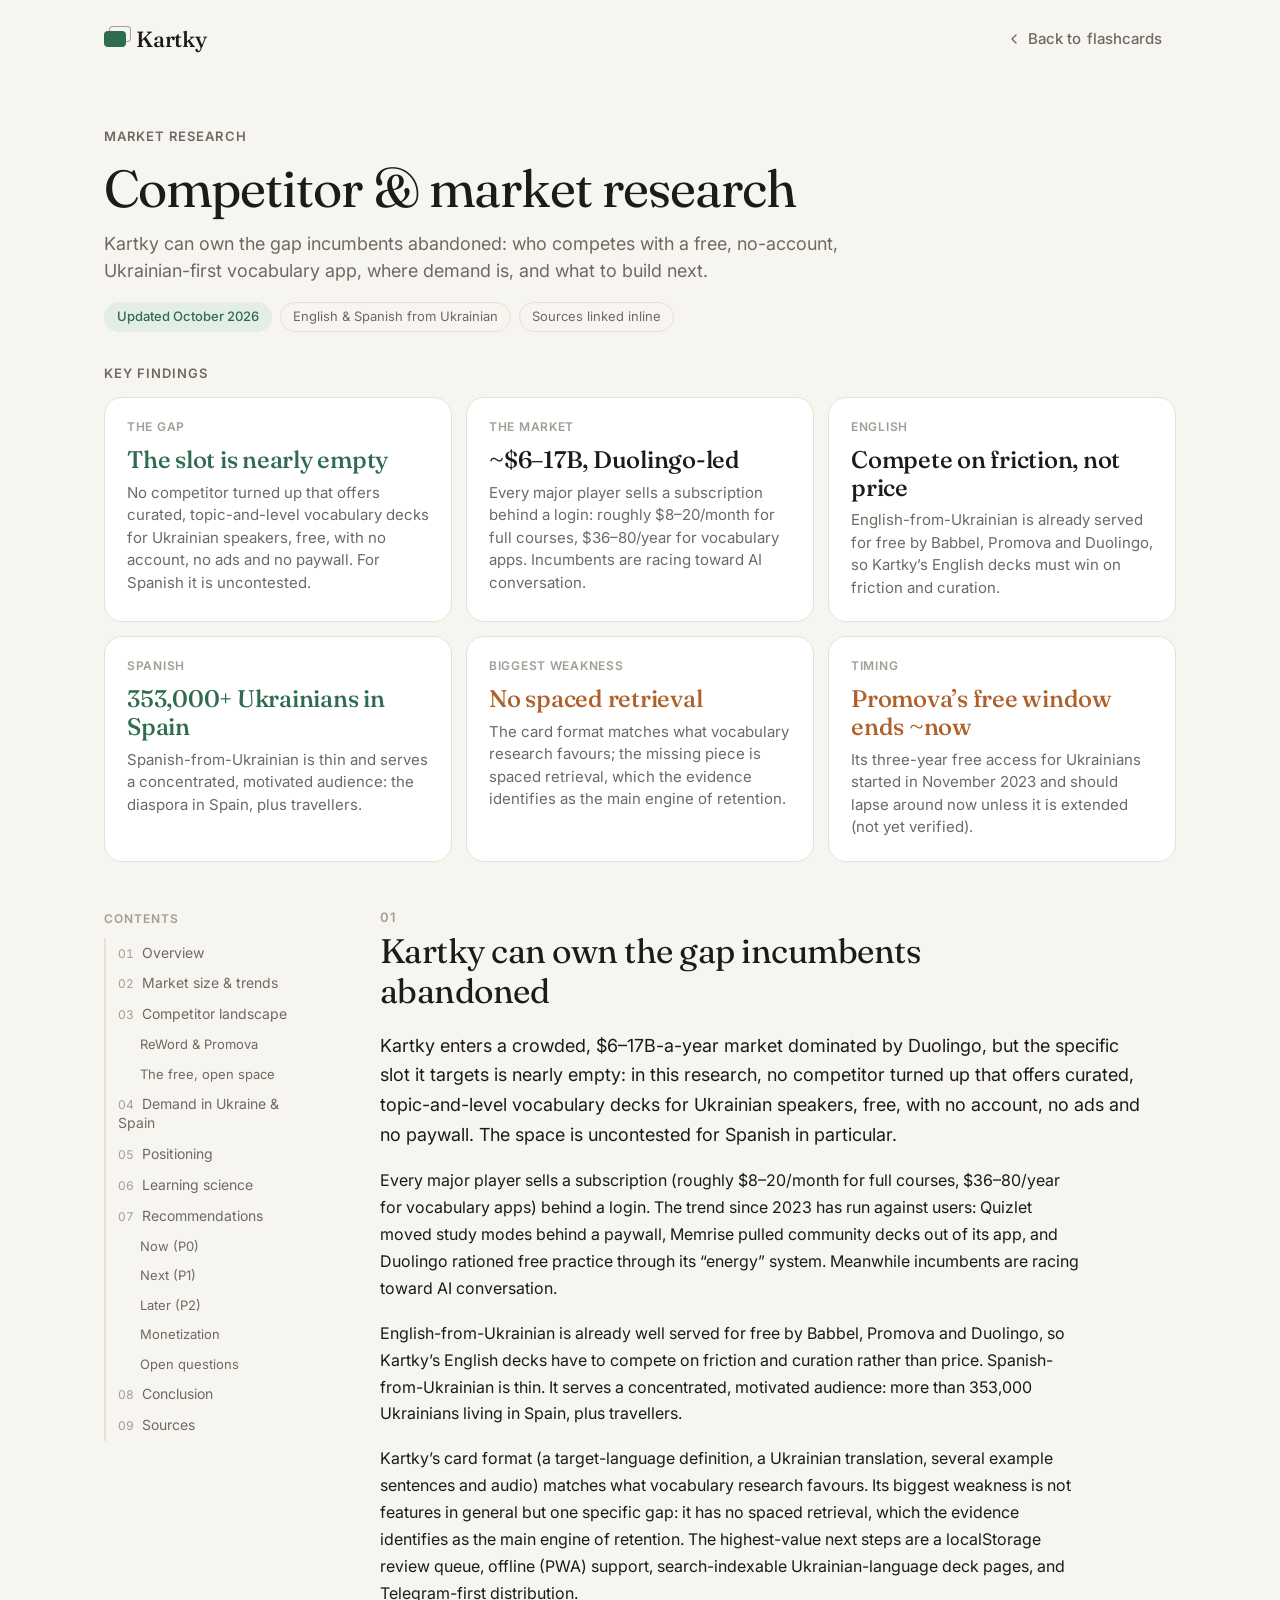
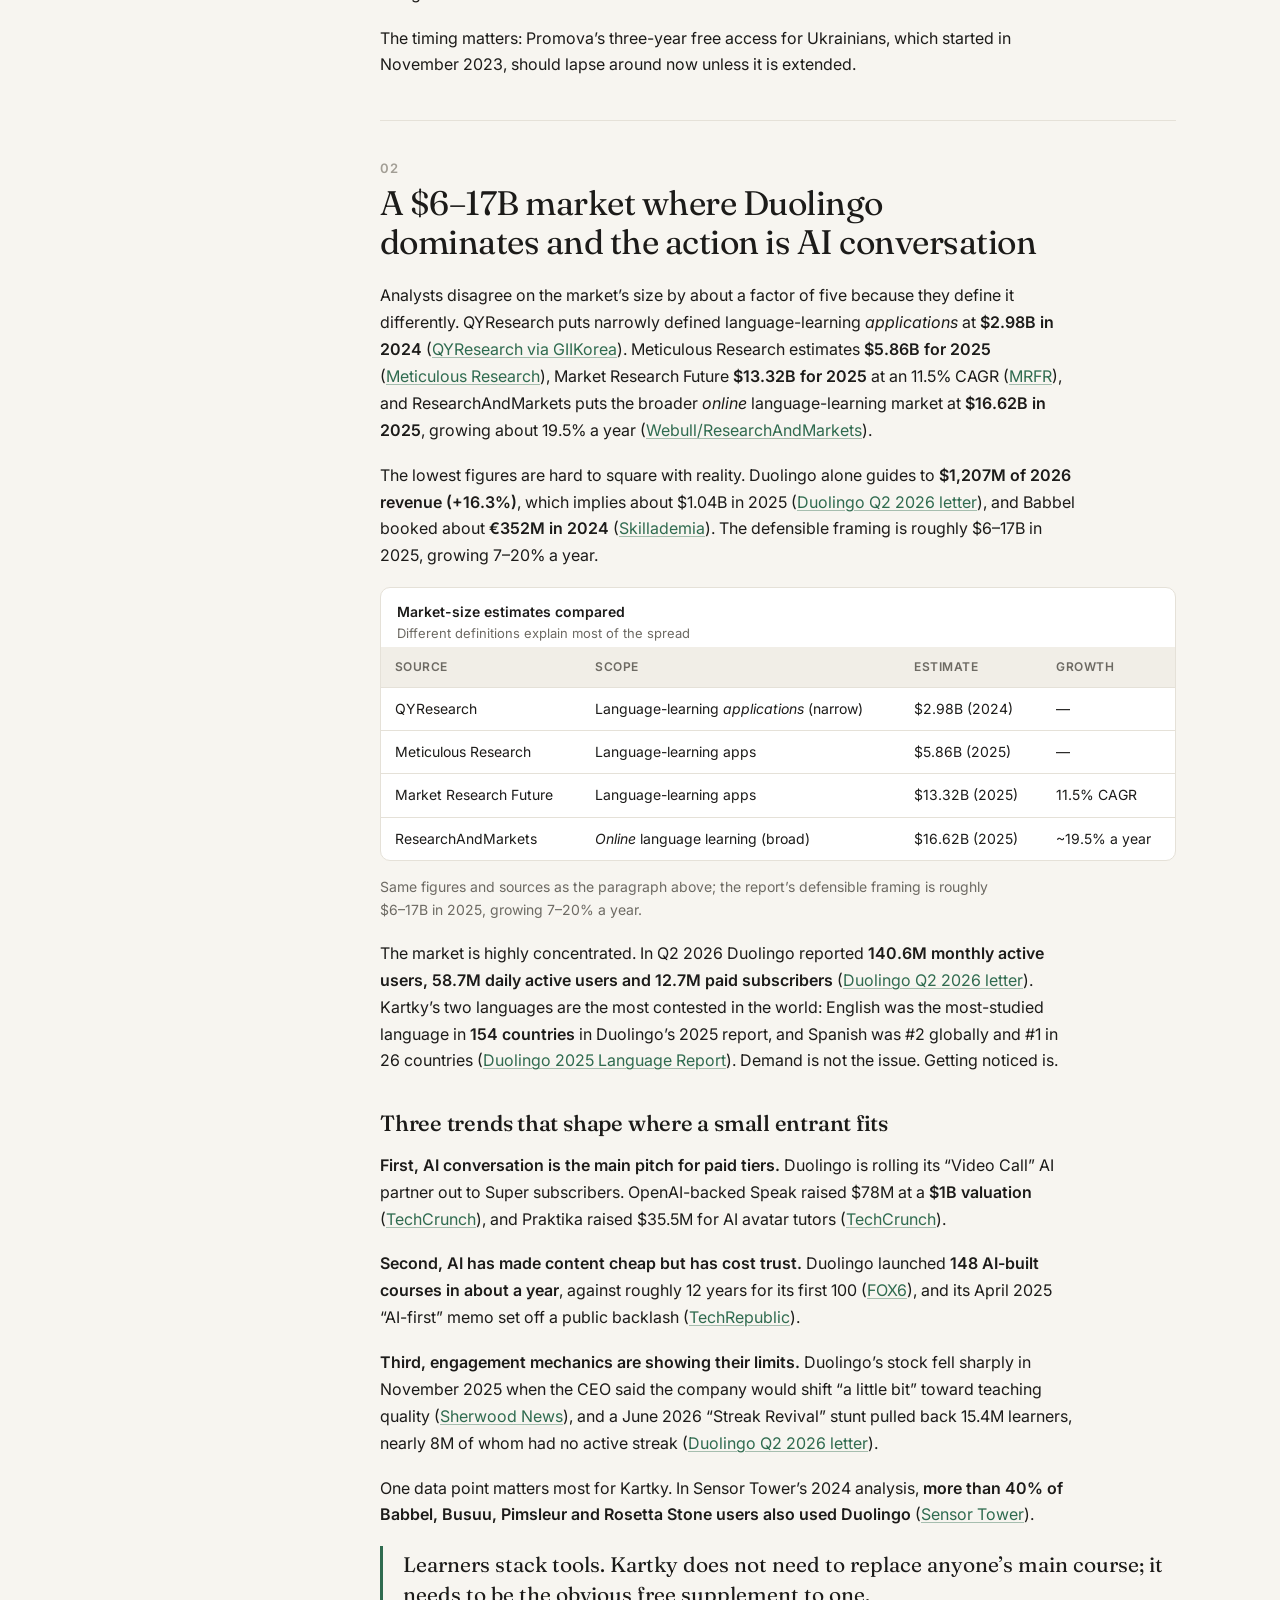
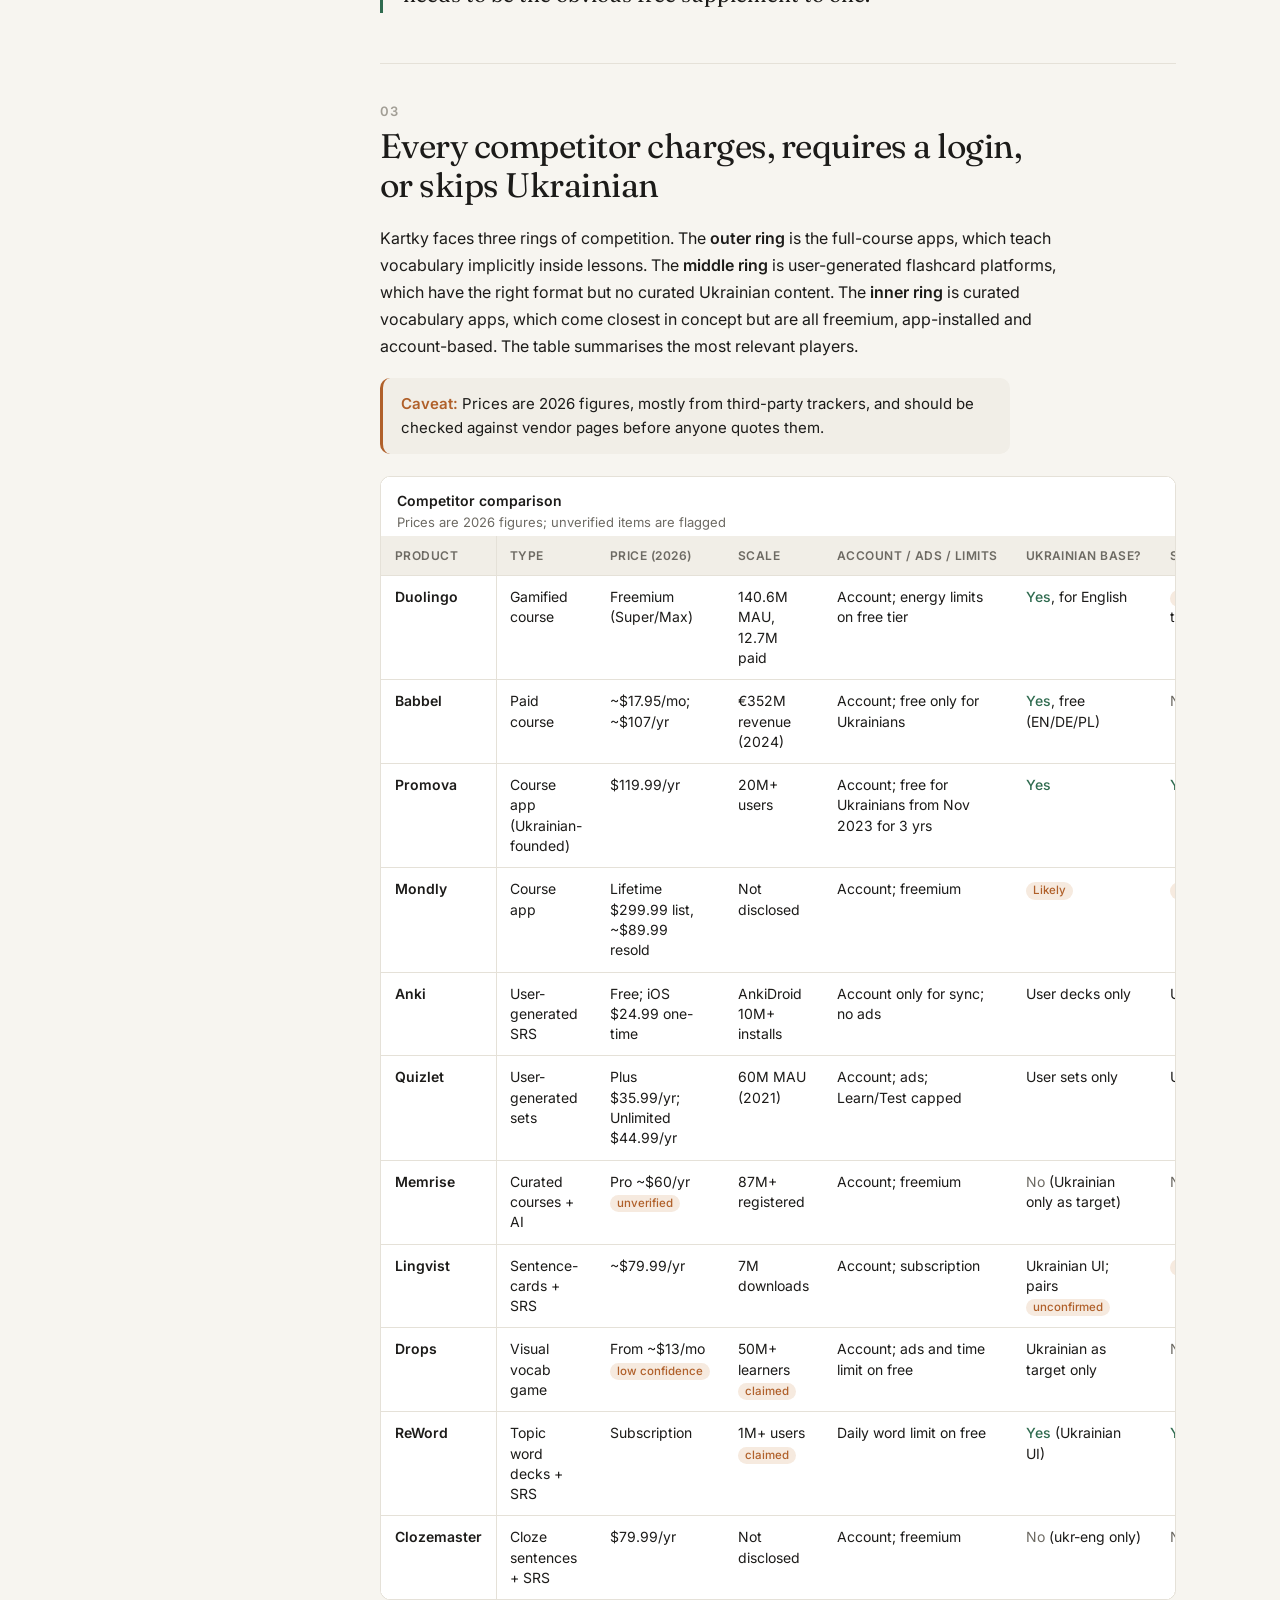
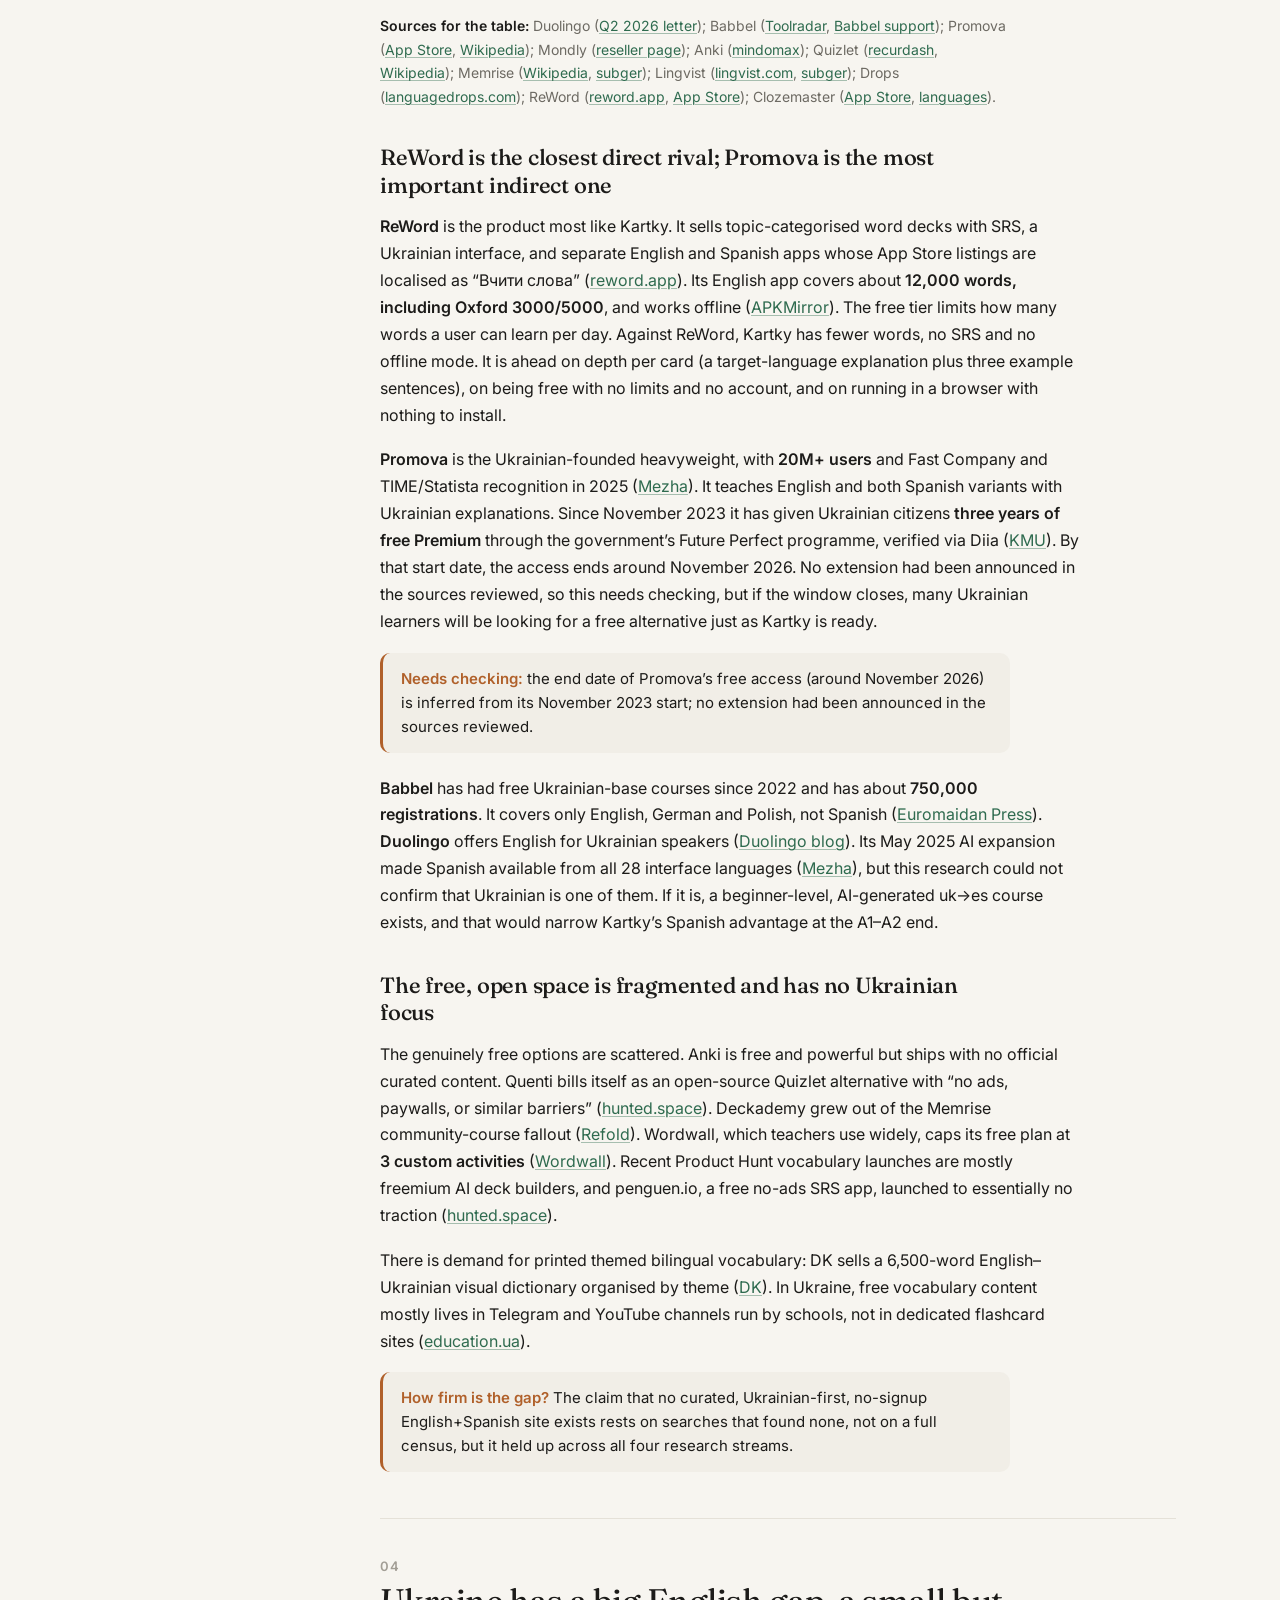
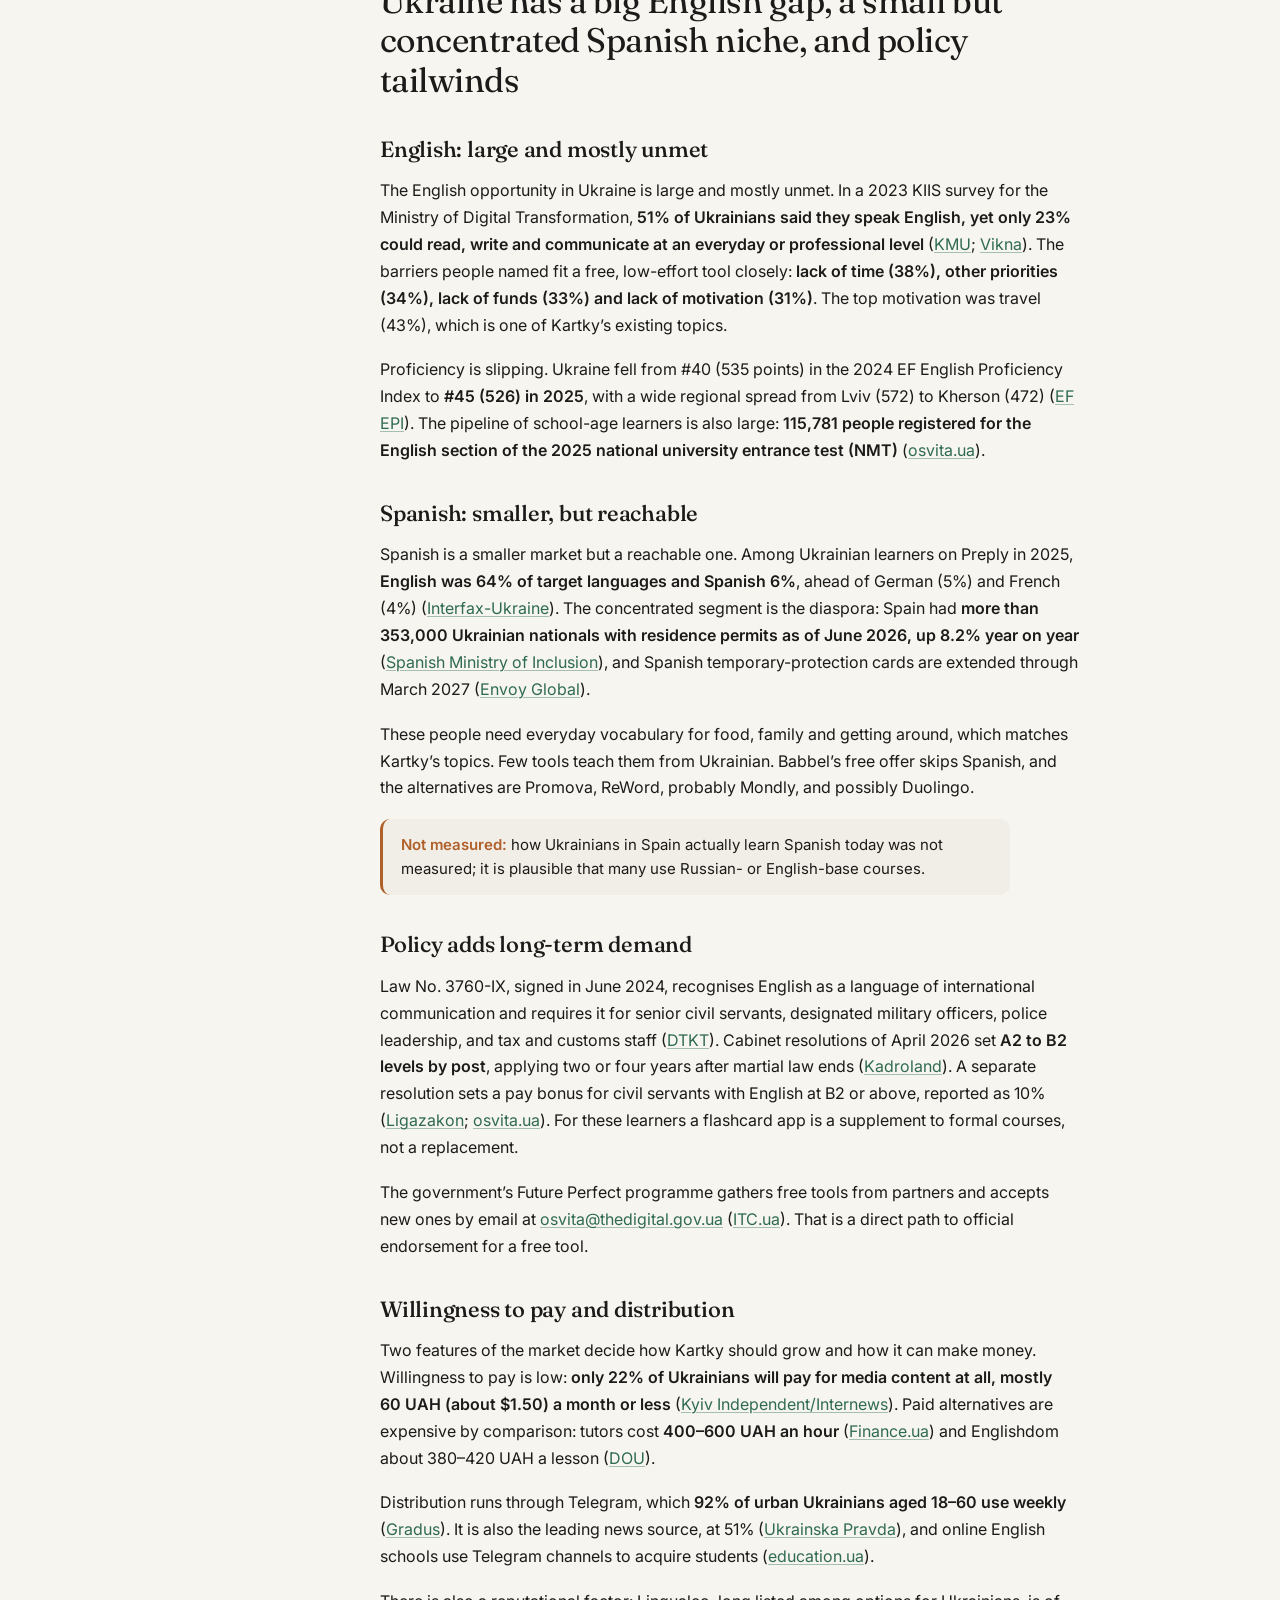
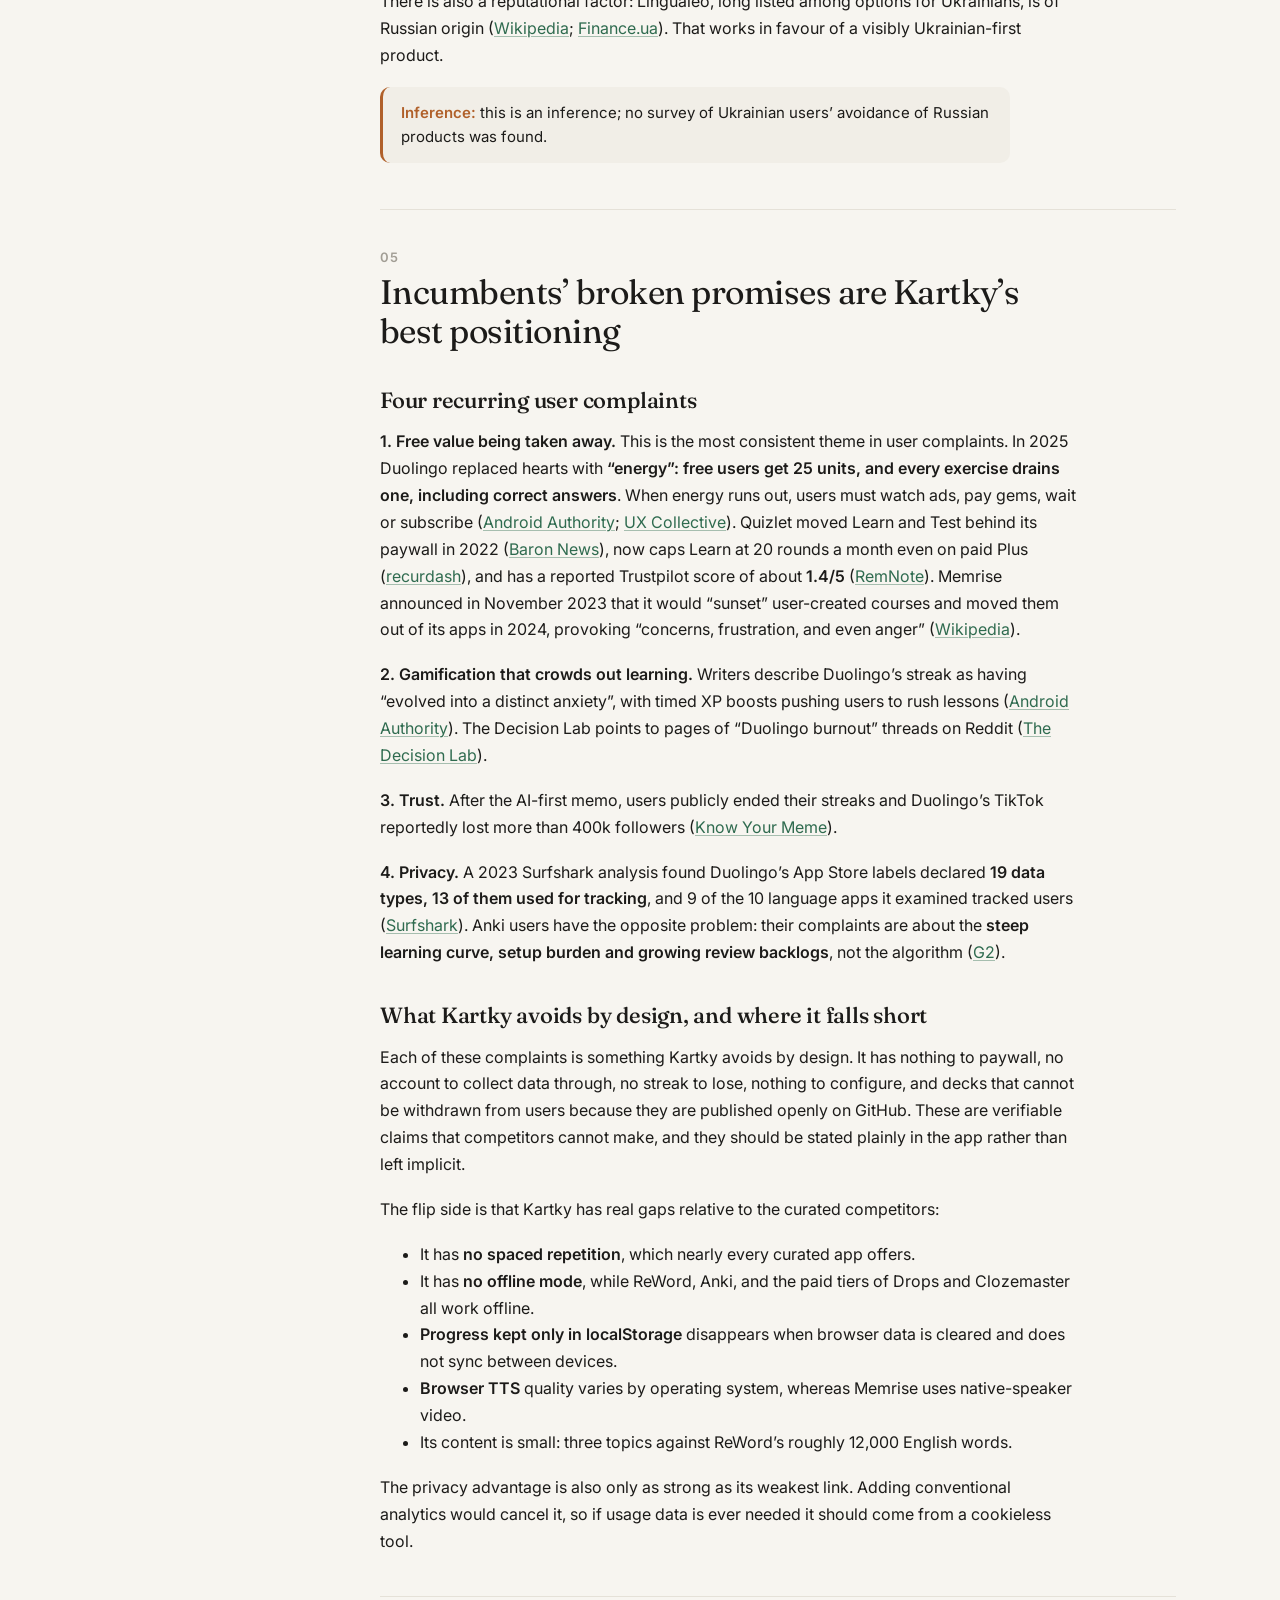
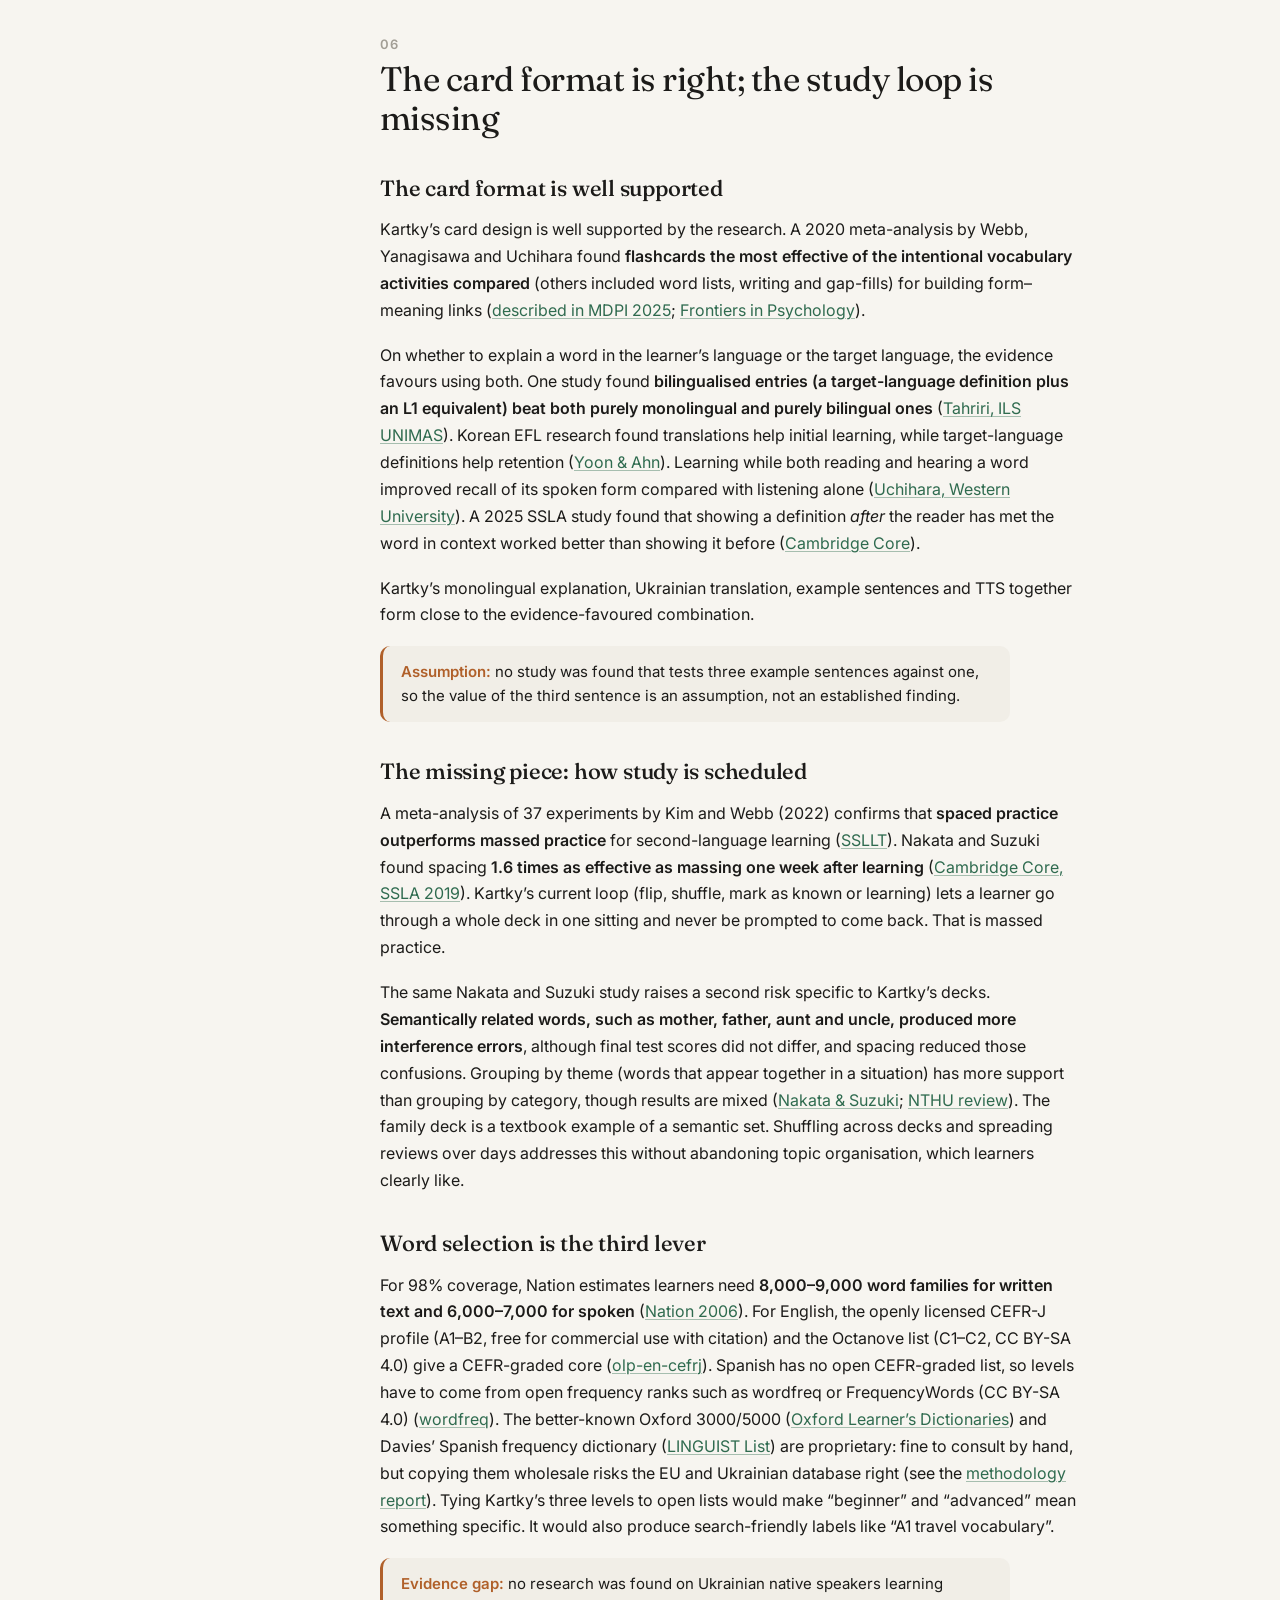
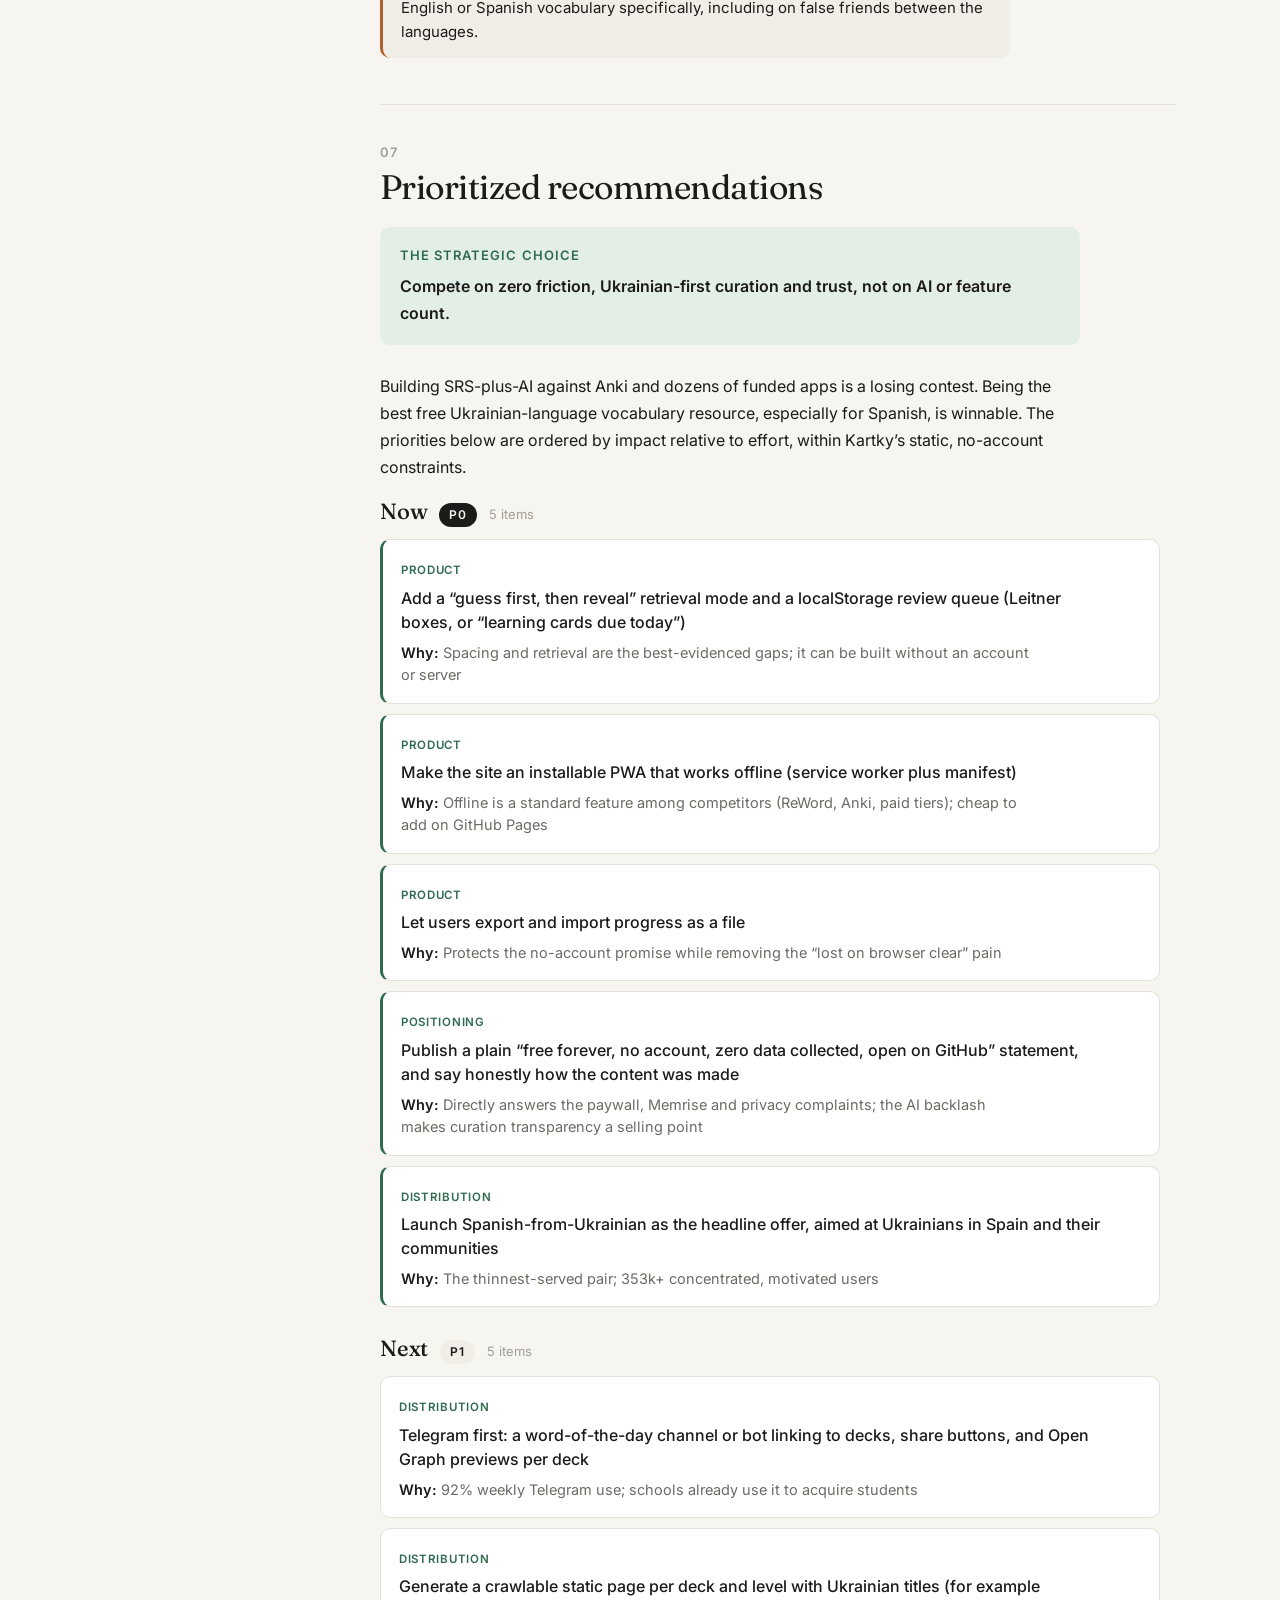
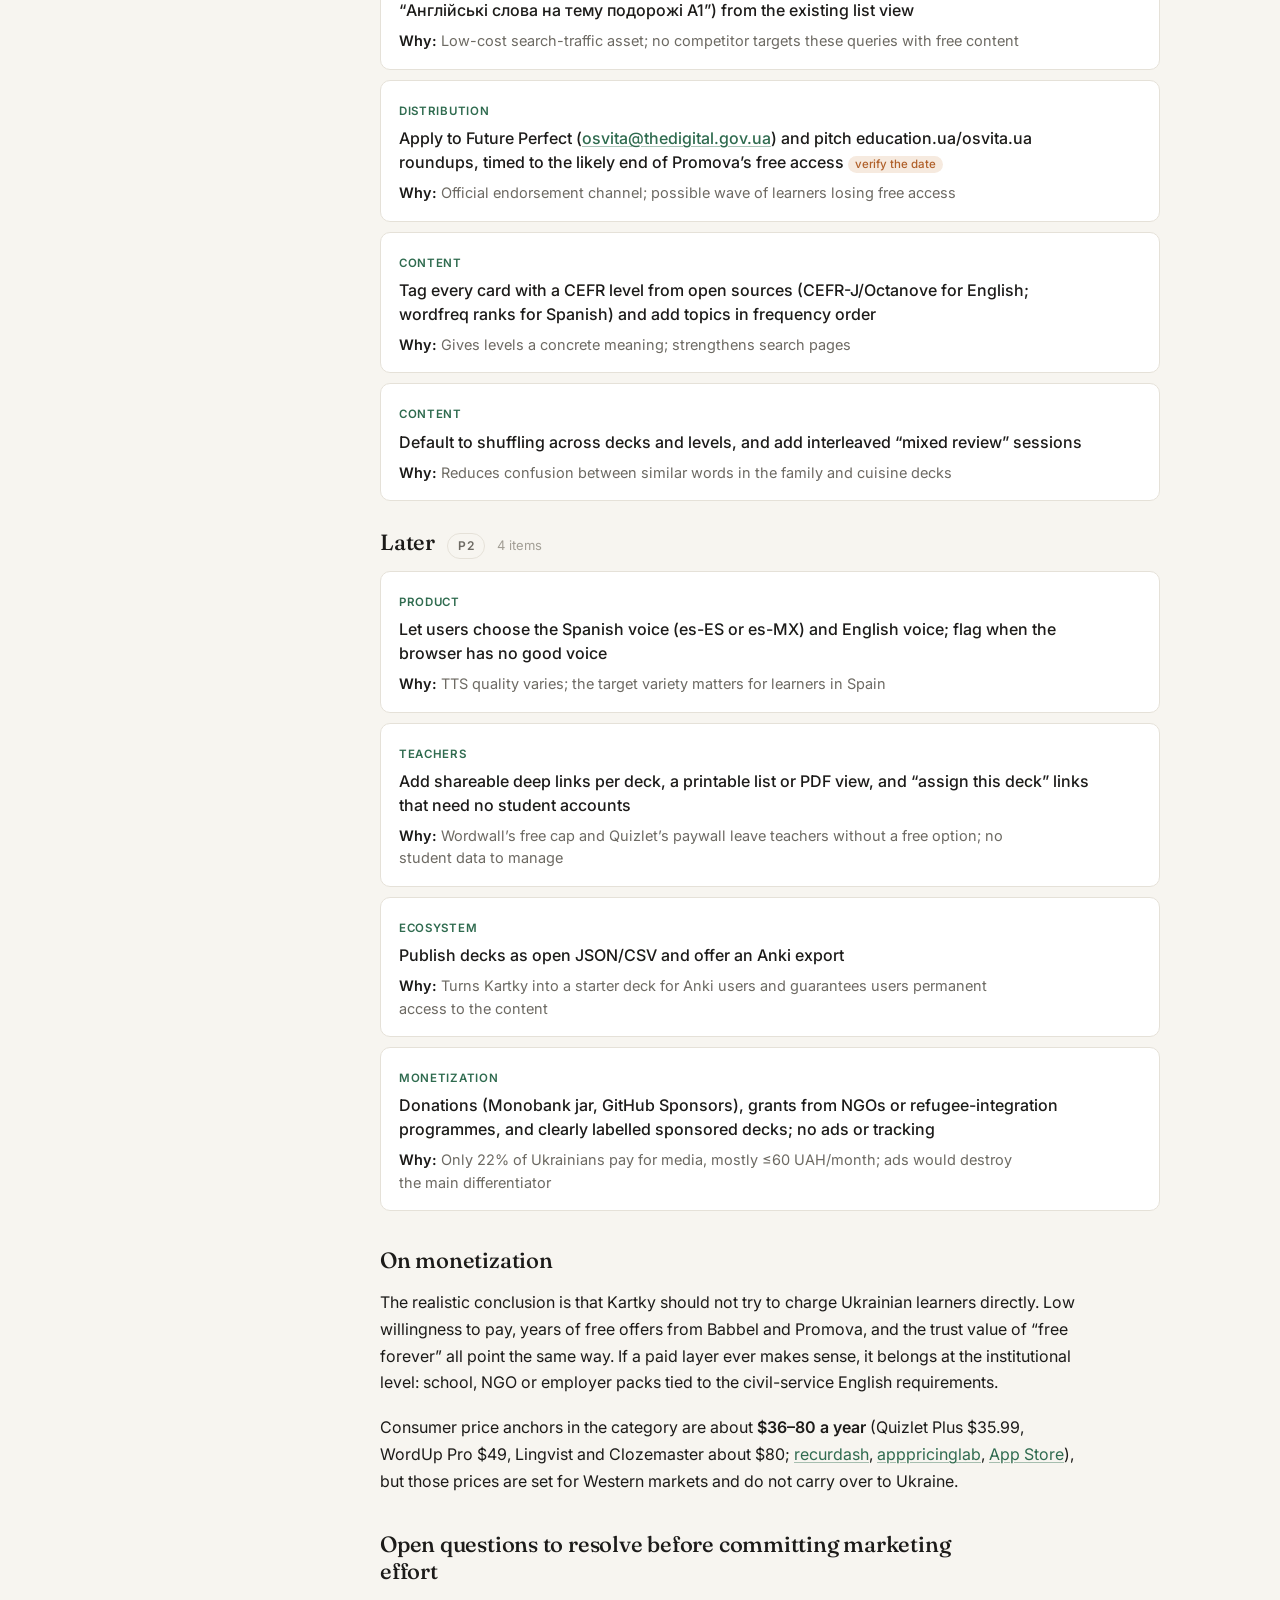
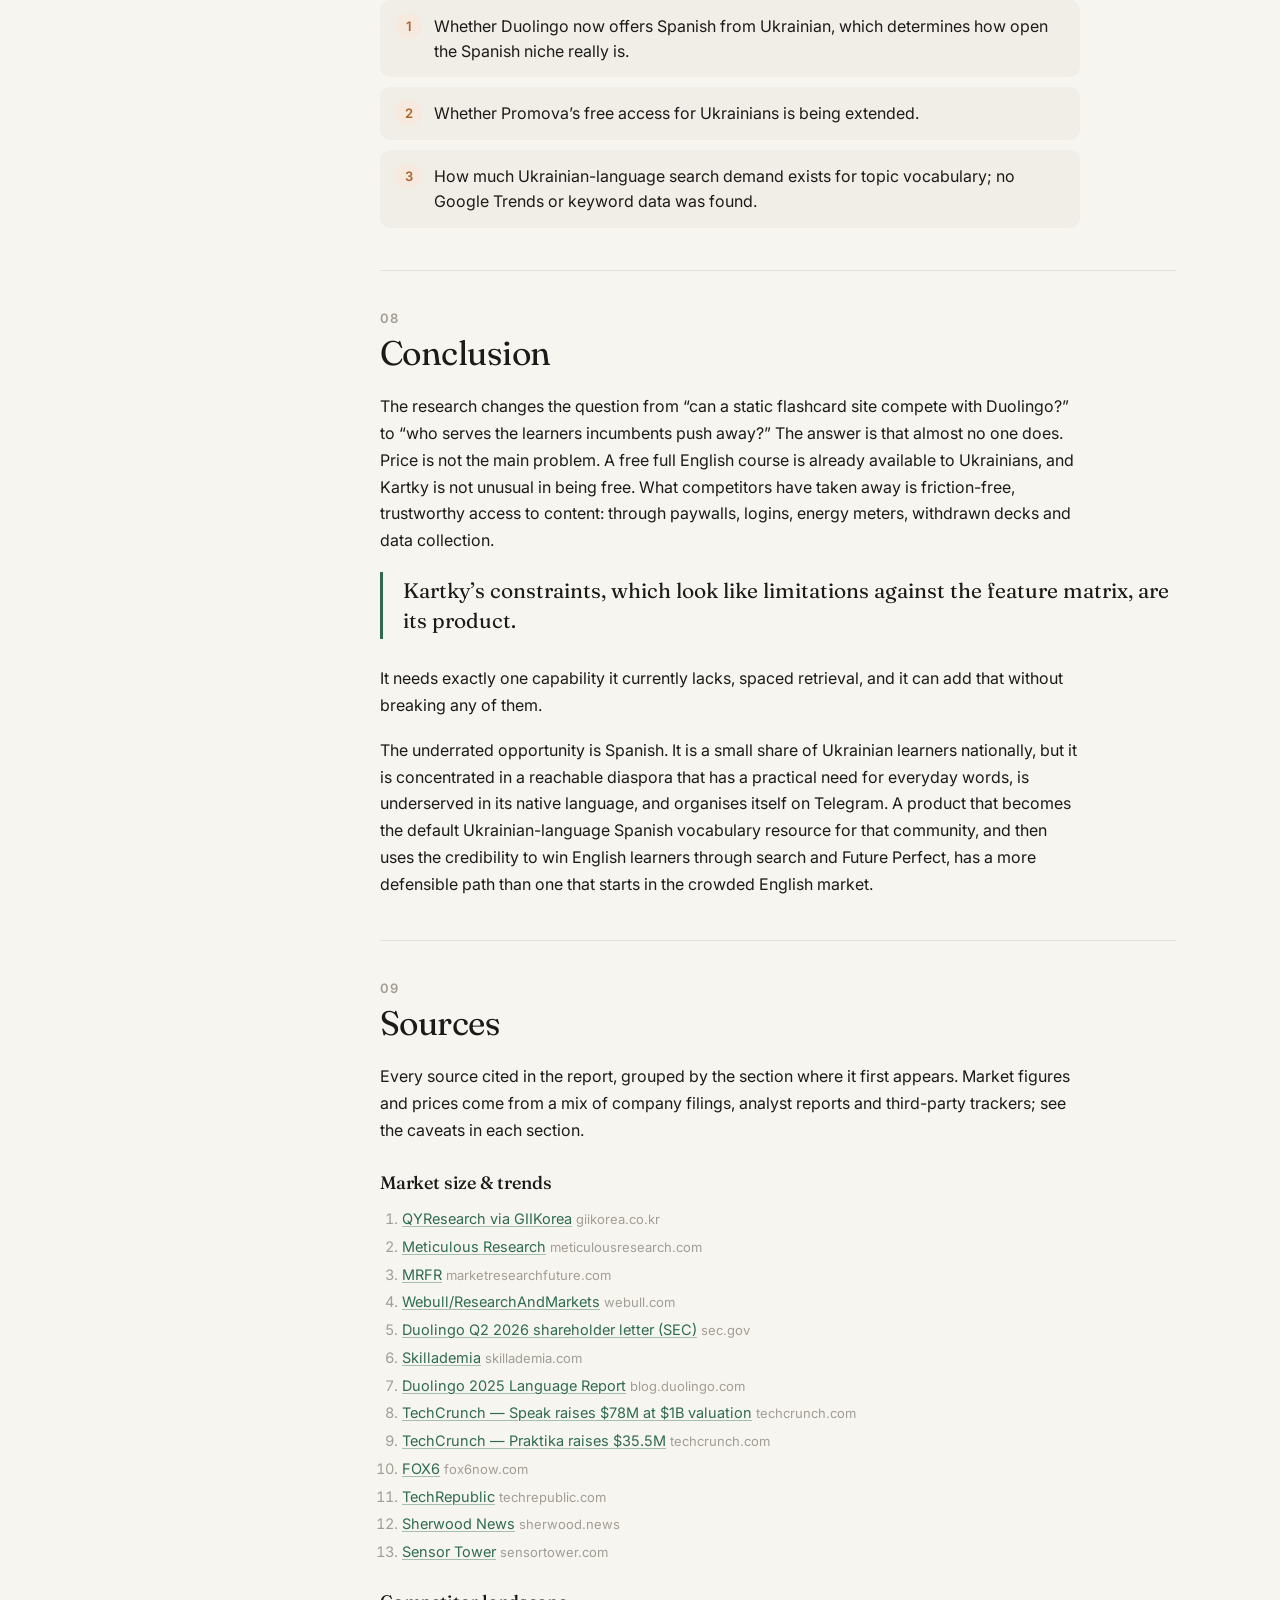
==== commit dee8b6db: "Add learning methodology research page Add methodology.html: open, license- and patent-free methodol" ====
--- a/research.html
+++ b/research.html
@@ -9,250 +9,7 @@
   <link rel="preconnect" href="https://fonts.gstatic.com" crossorigin>
   <link href="https://fonts.googleapis.com/css2?family=Fraunces:opsz,wght@9..144,400;9..144,500;9..144,600&amp;family=Inter:wght@400;500;600&amp;display=swap" rel="stylesheet">
   <link rel="stylesheet" href="styles.css">
-  <style>
-    /* Page-specific styles for research.html. Tokens, base, and topbar come from styles.css. */
-    html { scroll-behavior: smooth; }
-    @media (prefers-reduced-motion: reduce) { html { scroll-behavior: auto; } }
-
-    .topbar { max-width: 1120px; }
-    .back-link {
-      display: inline-flex; align-items: center; gap: 6px;
-      color: var(--muted); text-decoration: none; font-weight: 500; font-size: 15px;
-      padding: 8px 14px; border-radius: 999px;
-      transition: background .15s, color .15s;
-    }
-    .back-link:hover { color: var(--ink); background: var(--surface-2); }
-    .back-link svg { width: 16px; height: 16px; }
-
-    main.r-main { max-width: 1120px; margin: 0 auto; padding: 8px 24px 80px; }
-
-    a { color: var(--accent); text-decoration-thickness: 1px; text-underline-offset: 2px; text-decoration-color: color-mix(in srgb, var(--accent) 40%, transparent); }
-    a:hover { text-decoration-color: currentColor; }
-
-    /* ---------- Header ---------- */
-    .r-head { padding: 40px 0 32px; max-width: 760px; }
-    .eyebrow {
-      font-size: 13px; font-weight: 600; letter-spacing: .08em; text-transform: uppercase;
-      color: var(--muted); margin: 0 0 14px;
-    }
-    .r-head h1 {
-      font-family: var(--font-display); font-weight: 400;
-      font-size: clamp(34px, 5vw, 52px); line-height: 1.08; letter-spacing: -.02em;
-      margin: 0 0 14px;
-    }
-    .r-head h1 em { font-style: italic; color: var(--accent); }
-    .r-sub { margin: 0 0 18px; color: var(--muted); font-size: 18px; line-height: 1.5; }
-    .r-meta { display: flex; flex-wrap: wrap; gap: 8px; margin: 0; padding: 0; list-style: none; }
-    .r-meta li {
-      font-size: 13px; color: var(--muted);
-      border: 1px solid var(--line); border-radius: 999px; padding: 4px 12px;
-    }
-    .r-meta li.updated { background: var(--accent-soft); color: var(--accent); border-color: transparent; font-weight: 500; }
-
-    /* ---------- Key findings ---------- */
-    .findings { margin: 0 0 48px; }
-    .findings h2 {
-      font-size: 13px; font-weight: 600; letter-spacing: .08em; text-transform: uppercase;
-      color: var(--muted); margin: 0 0 14px; font-family: var(--font-ui);
-    }
-    .findings ul {
-      list-style: none; margin: 0; padding: 0;
-      display: grid; grid-template-columns: repeat(3, minmax(0, 1fr)); gap: 14px;
-    }
-    .finding {
-      background: var(--surface); border: 1px solid var(--line); border-radius: var(--radius);
-      padding: 20px 22px 22px;
-    }
-    .finding .tag {
-      display: block; font-size: 12px; font-weight: 600; letter-spacing: .06em; text-transform: uppercase;
-      color: var(--faint); margin-bottom: 10px;
-    }
-    .finding b {
-      display: block; font-family: var(--font-display); font-weight: 500;
-      font-size: 24px; line-height: 1.15; letter-spacing: -.01em; margin-bottom: 8px;
-    }
-    .finding p { margin: 0; color: var(--muted); font-size: 15px; line-height: 1.5; }
-    .finding.warn b { color: var(--learning); }
-    .finding.good b { color: var(--accent); }
-
-    /* ---------- Layout ---------- */
-    .r-layout { display: grid; grid-template-columns: 220px minmax(0, 1fr); gap: 56px; align-items: start; }
-
-    .toc { position: sticky; top: 24px; font-size: 14px; }
-    .toc h2 {
-      font-family: var(--font-ui); font-size: 12px; font-weight: 600; letter-spacing: .08em;
-      text-transform: uppercase; color: var(--faint); margin: 0 0 10px;
-    }
-    .toc ol { list-style: none; margin: 0; padding: 0; counter-reset: toc; }
-    .toc > ol > li { counter-increment: toc; }
-    .toc a {
-      display: block; padding: 6px 10px 6px 12px; color: var(--muted); text-decoration: none;
-      border-left: 2px solid var(--line); line-height: 1.35;
-    }
-    .toc > ol > li > a::before {
-      content: counter(toc, decimal-leading-zero); color: var(--faint);
-      font-variant-numeric: tabular-nums; margin-right: 8px; font-size: 12px;
-    }
-    .toc a:hover { color: var(--ink); border-left-color: var(--accent); }
-    .toc ol ol a { padding-left: 34px; font-size: 13px; }
-
-    /* ---------- Prose ---------- */
-    .content { min-width: 0; }
-    .content section { padding-bottom: 24px; }
-    .content section + section { border-top: 1px solid var(--line); padding-top: 40px; }
-    .content h2 {
-      font-family: var(--font-display); font-weight: 400;
-      font-size: clamp(26px, 3.4vw, 34px); line-height: 1.15; letter-spacing: -.015em;
-      margin: 0 0 20px; max-width: 30ch; scroll-margin-top: 24px;
-    }
-    .content h2 .num {
-      display: block; font-family: var(--font-ui); font-size: 13px; font-weight: 600;
-      letter-spacing: .08em; color: var(--faint); margin-bottom: 8px;
-    }
-    .content h3 {
-      font-family: var(--font-display); font-weight: 500;
-      font-size: 22px; line-height: 1.25; letter-spacing: -.01em;
-      margin: 36px 0 14px; max-width: 40ch; scroll-margin-top: 24px;
-    }
-    .content p, .content .prose-list { max-width: 70ch; line-height: 1.68; margin: 0 0 18px; }
-    .content p.lede { font-size: 18px; line-height: 1.65; }
-    .content strong { font-weight: 600; }
-    [id] { scroll-margin-top: 24px; }
-
-    .note {
-      max-width: 70ch; margin: 0 0 22px; padding: 14px 18px;
-      background: var(--surface-2); border-radius: var(--radius-sm);
-      border-left: 3px solid var(--learning);
-      font-size: 15px; line-height: 1.6; color: var(--ink);
-    }
-    .note b { color: var(--learning); font-weight: 600; }
-
-    .pullquote {
-      max-width: 60ch; margin: 8px 0 26px; padding: 4px 0 4px 20px;
-      border-left: 3px solid var(--accent);
-      font-family: var(--font-display); font-size: 21px; line-height: 1.4; color: var(--ink);
-    }
-
-    /* ---------- Tables ---------- */
-    .table-wrap {
-      margin: 8px 0 14px; overflow-x: auto; -webkit-overflow-scrolling: touch;
-      background: var(--surface); border: 1px solid var(--line); border-radius: var(--radius-sm);
-    }
-    table { border-collapse: separate; border-spacing: 0; width: 100%; min-width: 900px; font-size: 14px; line-height: 1.45; }
-    caption { text-align: left; padding: 14px 16px 4px; font-weight: 600; font-size: 14px; color: var(--ink); }
-    caption small { display: block; font-weight: 400; color: var(--muted); font-size: 13px; margin-top: 2px; }
-    th, td { text-align: left; vertical-align: top; padding: 11px 14px; border-bottom: 1px solid var(--line); }
-    thead th {
-      font-size: 12px; font-weight: 600; letter-spacing: .04em; text-transform: uppercase;
-      color: var(--muted); background: var(--surface-2); white-space: nowrap;
-    }
-    tbody tr:last-child th, tbody tr:last-child td { border-bottom: 0; }
-    tbody th { font-weight: 600; white-space: nowrap; }
-    .sticky-col { position: sticky; left: 0; z-index: 1; background: var(--surface); box-shadow: 1px 0 0 var(--line); }
-    thead .sticky-col { background: var(--surface-2); z-index: 2; }
-    tbody tr:hover th, tbody tr:hover td { background: var(--surface-2); }
-    .scroll-hint { display: none; font-size: 13px; color: var(--faint); margin: 0 0 6px; }
-
-    .flag {
-      display: inline-block; font-size: 11.5px; font-weight: 500; line-height: 1.5;
-      padding: 0 7px; border-radius: 999px; white-space: nowrap;
-      background: var(--learning-soft); color: var(--learning);
-    }
-    .yes { color: var(--accent); font-weight: 500; }
-    .no { color: var(--muted); }
-
-    .table-sources { font-size: 14px; color: var(--muted); }
-    .table-sources b { color: var(--ink); font-weight: 600; }
-
-    /* ---------- Recommendations ---------- */
-    .strategy {
-      max-width: 70ch; margin: 0 0 28px; padding: 18px 20px;
-      background: var(--accent-soft); border-radius: var(--radius-sm); line-height: 1.6;
-    }
-    .strategy .eyebrow { color: var(--accent); margin-bottom: 6px; }
-    .strategy p { margin: 0; }
-    .tier { margin: 0 0 28px; }
-    .tier-head { display: flex; align-items: baseline; flex-wrap: wrap; gap: 4px 12px; margin: 0 0 12px; }
-    .tier-head h3 { margin: 0; }
-    .tier-pill {
-      font-size: 12px; font-weight: 600; letter-spacing: .06em; text-transform: uppercase;
-      padding: 3px 10px; border-radius: 999px; background: var(--ink); color: var(--bg);
-    }
-    .tier--next .tier-pill { background: var(--surface-2); color: var(--ink); }
-    .tier--later .tier-pill { background: transparent; color: var(--muted); border: 1px solid var(--line); }
-    .tier-head small { color: var(--faint); font-size: 13px; }
-    .recs { list-style: none; margin: 0; padding: 0; display: grid; gap: 10px; max-width: 78ch; }
-    .rec {
-      background: var(--surface); border: 1px solid var(--line); border-radius: var(--radius-sm);
-      padding: 16px 18px;
-    }
-    .tier--now .rec { border-left: 3px solid var(--accent); }
-    .rec-area {
-      display: inline-block; font-size: 11.5px; font-weight: 600; letter-spacing: .06em; text-transform: uppercase;
-      color: var(--accent); margin-bottom: 6px;
-    }
-    .rec-what { margin: 0 0 8px !important; font-weight: 500; line-height: 1.5 !important; }
-    .rec-why { margin: 0 !important; color: var(--muted); font-size: 14.5px; line-height: 1.55 !important; }
-    .rec-why span { font-weight: 600; color: var(--ink); }
-
-    .questions { max-width: 70ch; margin: 0 0 18px; padding: 0; list-style: none; counter-reset: q; display: grid; gap: 10px; }
-    .questions li {
-      counter-increment: q; position: relative; padding: 14px 18px 14px 54px;
-      background: var(--surface-2); border-radius: var(--radius-sm); line-height: 1.55;
-    }
-    .questions li::before {
-      content: counter(q); position: absolute; left: 16px; top: 13px;
-      width: 26px; height: 26px; border-radius: 50%; display: grid; place-items: center;
-      background: var(--learning-soft); color: var(--learning); font-weight: 600; font-size: 13px;
-    }
-
-    /* ---------- Sources ---------- */
-    .sources h3 { font-size: 18px; margin-top: 28px; }
-    .sources ol { margin: 0 0 8px; padding-left: 22px; max-width: 78ch; font-size: 14.5px; line-height: 1.5; }
-    .sources li { margin: 0 0 6px; overflow-wrap: anywhere; }
-    .sources li::marker { color: var(--faint); font-variant-numeric: tabular-nums; }
-    .sources .host { color: var(--faint); font-size: 13px; }
-
-    .r-foot {
-      max-width: 1120px; margin: 0 auto; padding: 24px 24px 48px;
-      border-top: 1px solid var(--line); color: var(--faint); font-size: 14px;
-      display: flex; flex-wrap: wrap; justify-content: space-between; gap: 8px 24px;
-    }
-    .r-foot a { color: var(--muted); }
-
-    /* ---------- Responsive ---------- */
-    @media (max-width: 980px) {
-      .r-layout { grid-template-columns: minmax(0, 1fr); gap: 8px; }
-      .toc {
-        position: static; background: var(--surface); border: 1px solid var(--line);
-        border-radius: var(--radius); padding: 18px 18px 14px; margin-bottom: 32px;
-      }
-      .toc > ol { columns: 2; column-gap: 24px; }
-      .toc li { break-inside: avoid; }
-      .findings ul { grid-template-columns: repeat(2, minmax(0, 1fr)); }
-    }
-    @media (max-width: 720px) {
-      main.r-main { padding: 4px 16px 56px; }
-      .r-foot { padding: 20px 16px 40px; }
-      .r-head { padding: 20px 0 24px; }
-      .r-sub { font-size: 17px; }
-      .findings ul { grid-template-columns: minmax(0, 1fr); gap: 10px; }
-      .finding { padding: 16px 18px 18px; }
-      .finding b { font-size: 22px; }
-      .toc > ol { columns: 1; }
-      .scroll-hint { display: block; }
-      .content p.lede { font-size: 17px; }
-      .content section + section { padding-top: 32px; }
-      .pullquote { font-size: 19px; }
-      .back-link span { display: none; }
-    }
-    @media print {
-      .topbar, .toc, .scroll-hint { display: none; }
-      .r-layout { display: block; }
-      .table-wrap { overflow: visible; }
-      table { min-width: 0; }
-    }
-  </style>
+  <link rel="stylesheet" href="report.css">
 </head>
 <body>
   <header class="topbar">
@@ -582,7 +339,7 @@
           <p>The same Nakata and Suzuki study raises a second risk specific to Kartky&rsquo;s decks. <strong>Semantically related words, such as mother, father, aunt and uncle, produced more interference errors</strong>, although final test scores did not differ, and spacing reduced those confusions. Grouping by theme (words that appear together in a situation) has more support than grouping by category, though results are mixed (<a href="https://www.cambridge.org/core/journals/studies-in-second-language-acquisition/article/effects-of-massing-and-spacing-on-the-learning-of-semantically-related-and-unrelated-words/F58BA8D70385603B9C42E408BFCB8A10" target="_blank" rel="noopener">Nakata &amp; Suzuki</a>; <a href="https://scholars.nthu.edu.tw/esploro/outputs/graduate/台灣國小外國語言社團學生語意群集與主題群集學習成效之研究/9957797821906774" target="_blank" rel="noopener">NTHU review</a>). The family deck is a textbook example of a semantic set. Shuffling across decks and spreading reviews over days addresses this without abandoning topic organisation, which learners clearly like.</p>
 
           <h3 id="word-selection">Word selection is the third lever</h3>
-          <p>For 98% coverage, Nation estimates learners need <strong>8,000–9,000 word families for written text and 6,000–7,000 for spoken</strong> (<a href="https://www.wgtn.ac.nz/__data/assets/pdf_file/0018/1626120/2006-How-large-a-vocab.pdf" target="_blank" rel="noopener">Nation 2006</a>). The Oxford 3000/5000 lists give a CEFR-aligned core for A1–C1 English (<a href="https://www.oxfordlearnersdictionaries.com/about/wordlists/oxford3000-5000" target="_blank" rel="noopener">Oxford Learner&rsquo;s Dictionaries</a>), and Davies&rsquo; frequency dictionary does the same for the top 5,000 Spanish words (<a href="https://linguistlist.org/issues/17/1962/" target="_blank" rel="noopener">LINGUIST List</a>). Tying Kartky&rsquo;s three levels to these lists would make &ldquo;beginner&rdquo; and &ldquo;advanced&rdquo; mean something specific. It would also produce search-friendly labels like &ldquo;A1 travel vocabulary&rdquo;.</p>
+          <p>For 98% coverage, Nation estimates learners need <strong>8,000–9,000 word families for written text and 6,000–7,000 for spoken</strong> (<a href="https://www.wgtn.ac.nz/__data/assets/pdf_file/0018/1626120/2006-How-large-a-vocab.pdf" target="_blank" rel="noopener">Nation 2006</a>). For English, the openly licensed CEFR-J profile (A1–B2, free for commercial use with citation) and the Octanove list (C1–C2, CC BY-SA 4.0) give a CEFR-graded core (<a href="https://github.com/openlanguageprofiles/olp-en-cefrj" target="_blank" rel="noopener">olp-en-cefrj</a>). Spanish has no open CEFR-graded list, so levels have to come from open frequency ranks such as wordfreq or FrequencyWords (CC BY-SA 4.0) (<a href="https://github.com/rspeer/wordfreq" target="_blank" rel="noopener">wordfreq</a>). The better-known Oxford 3000/5000 (<a href="https://www.oxfordlearnersdictionaries.com/about/wordlists/oxford3000-5000" target="_blank" rel="noopener">Oxford Learner&rsquo;s Dictionaries</a>) and Davies&rsquo; Spanish frequency dictionary (<a href="https://linguistlist.org/issues/17/1962/" target="_blank" rel="noopener">LINGUIST List</a>) are proprietary: fine to consult by hand, but copying them wholesale risks the EU and Ukrainian database right (see the <a href="./methodology.html#pitfalls">methodology report</a>). Tying Kartky&rsquo;s three levels to open lists would make &ldquo;beginner&rdquo; and &ldquo;advanced&rdquo; mean something specific. It would also produce search-friendly labels like &ldquo;A1 travel vocabulary&rdquo;.</p>
           <div class="note"><b>Evidence gap:</b> no research was found on Ukrainian native speakers learning English or Spanish vocabulary specifically, including on false friends between the languages.</div>
         </section>
 
@@ -649,7 +406,7 @@
               </li>
               <li class="rec">
                 <span class="rec-area">Content</span>
-                <p class="rec-what">Tag every card with a CEFR level (Oxford 3000/5000; Davies rank) and add topics in frequency order</p>
+                <p class="rec-what">Tag every card with a CEFR level from open sources (CEFR-J/Octanove for English; wordfreq ranks for Spanish) and add topics in frequency order</p>
                 <p class="rec-why"><span>Why:</span> Gives levels a concrete meaning; strengthens search pages</p>
               </li>
               <li class="rec">
@@ -819,7 +576,7 @@
 
   <footer class="r-foot">
     <span>Kartky &middot; Competitor &amp; market research &middot; Updated October 2026</span>
-    <a href="./index.html">Back to flashcards</a>
+    <span class="foot-links"><a href="./methodology.html">Learning methodology</a><a href="./index.html">Back to flashcards</a></span>
   </footer>
 </body>
 </html>
--- a/styles.css
+++ b/styles.css
@@ -70,6 +70,25 @@
   margin: 0 auto;
   padding: 20px 24px;
 }
+.topbar-end { display: flex; align-items: center; gap: 8px; }
+.nav-link {
+  display: inline-flex;
+  align-items: center;
+  gap: 6px;
+  padding: 7px 12px;
+  border-radius: 999px;
+  color: var(--muted);
+  font-size: 14px;
+  font-weight: 500;
+  text-decoration: none;
+  transition: background .15s, color .15s;
+}
+.nav-link:hover { color: var(--ink); background: var(--surface-2); }
+.nav-link svg { width: 16px; height: 16px; flex: none; }
+@media (max-width: 420px) {
+  .nav-link { padding: 8px; }
+  .nav-link span { display: none; }
+}
 .brand {
   display: inline-flex;
   align-items: center;
--- a/report.css
+++ b/report.css
@@ -0,0 +1,255 @@
+/* Shared styles for report pages (research.html, methodology.html). Tokens, base, and topbar come from styles.css. */
+html { scroll-behavior: smooth; }
+@media (prefers-reduced-motion: reduce) { html { scroll-behavior: auto; } }
+
+.topbar { max-width: 1120px; }
+.back-link {
+  display: inline-flex; align-items: center; gap: 6px;
+  color: var(--muted); text-decoration: none; font-weight: 500; font-size: 15px;
+  padding: 8px 14px; border-radius: 999px;
+  transition: background .15s, color .15s;
+}
+.back-link:hover { color: var(--ink); background: var(--surface-2); }
+.back-link svg { width: 16px; height: 16px; }
+
+main.r-main { max-width: 1120px; margin: 0 auto; padding: 8px 24px 80px; }
+
+a { color: var(--accent); text-decoration-thickness: 1px; text-underline-offset: 2px; text-decoration-color: color-mix(in srgb, var(--accent) 40%, transparent); }
+a:hover { text-decoration-color: currentColor; }
+
+/* ---------- Header ---------- */
+.r-head { padding: 40px 0 32px; max-width: 760px; }
+.eyebrow {
+  font-size: 13px; font-weight: 600; letter-spacing: .08em; text-transform: uppercase;
+  color: var(--muted); margin: 0 0 14px;
+}
+.r-head h1 {
+  font-family: var(--font-display); font-weight: 400;
+  font-size: clamp(34px, 5vw, 52px); line-height: 1.08; letter-spacing: -.02em;
+  margin: 0 0 14px;
+}
+.r-head h1 em { font-style: italic; color: var(--accent); }
+.r-sub { margin: 0 0 18px; color: var(--muted); font-size: 18px; line-height: 1.5; }
+.r-meta { display: flex; flex-wrap: wrap; gap: 8px; margin: 0; padding: 0; list-style: none; }
+.r-meta li {
+  font-size: 13px; color: var(--muted);
+  border: 1px solid var(--line); border-radius: 999px; padding: 4px 12px;
+}
+.r-meta li.updated { background: var(--accent-soft); color: var(--accent); border-color: transparent; font-weight: 500; }
+
+/* ---------- Key findings ---------- */
+.findings { margin: 0 0 48px; }
+.findings h2 {
+  font-size: 13px; font-weight: 600; letter-spacing: .08em; text-transform: uppercase;
+  color: var(--muted); margin: 0 0 14px; font-family: var(--font-ui);
+}
+.findings ul {
+  list-style: none; margin: 0; padding: 0;
+  display: grid; grid-template-columns: repeat(3, minmax(0, 1fr)); gap: 14px;
+}
+.finding {
+  background: var(--surface); border: 1px solid var(--line); border-radius: var(--radius);
+  padding: 20px 22px 22px;
+}
+.finding .tag {
+  display: block; font-size: 12px; font-weight: 600; letter-spacing: .06em; text-transform: uppercase;
+  color: var(--faint); margin-bottom: 10px;
+}
+.finding b {
+  display: block; font-family: var(--font-display); font-weight: 500;
+  font-size: 24px; line-height: 1.15; letter-spacing: -.01em; margin-bottom: 8px;
+}
+.finding p { margin: 0; color: var(--muted); font-size: 15px; line-height: 1.5; }
+.finding.warn b { color: var(--learning); }
+.finding.good b { color: var(--accent); }
+
+/* ---------- Layout ---------- */
+.r-layout { display: grid; grid-template-columns: 220px minmax(0, 1fr); gap: 56px; align-items: start; }
+
+.toc { position: sticky; top: 24px; font-size: 14px; }
+.toc h2 {
+  font-family: var(--font-ui); font-size: 12px; font-weight: 600; letter-spacing: .08em;
+  text-transform: uppercase; color: var(--faint); margin: 0 0 10px;
+}
+.toc ol { list-style: none; margin: 0; padding: 0; counter-reset: toc; }
+.toc > ol > li { counter-increment: toc; }
+.toc a {
+  display: block; padding: 6px 10px 6px 12px; color: var(--muted); text-decoration: none;
+  border-left: 2px solid var(--line); line-height: 1.35;
+}
+.toc > ol > li > a::before {
+  content: counter(toc, decimal-leading-zero); color: var(--faint);
+  font-variant-numeric: tabular-nums; margin-right: 8px; font-size: 12px;
+}
+.toc a:hover { color: var(--ink); border-left-color: var(--accent); }
+.toc ol ol a { padding-left: 34px; font-size: 13px; }
+
+/* ---------- Prose ---------- */
+.content { min-width: 0; }
+.content section { padding-bottom: 24px; }
+.content section + section { border-top: 1px solid var(--line); padding-top: 40px; }
+.content h2 {
+  font-family: var(--font-display); font-weight: 400;
+  font-size: clamp(26px, 3.4vw, 34px); line-height: 1.15; letter-spacing: -.015em;
+  margin: 0 0 20px; max-width: 30ch; scroll-margin-top: 24px;
+}
+.content h2 .num {
+  display: block; font-family: var(--font-ui); font-size: 13px; font-weight: 600;
+  letter-spacing: .08em; color: var(--faint); margin-bottom: 8px;
+}
+.content h3 {
+  font-family: var(--font-display); font-weight: 500;
+  font-size: 22px; line-height: 1.25; letter-spacing: -.01em;
+  margin: 36px 0 14px; max-width: 40ch; scroll-margin-top: 24px;
+}
+.content p, .content .prose-list { max-width: 70ch; line-height: 1.68; margin: 0 0 18px; }
+.content p.lede { font-size: 18px; line-height: 1.65; }
+.content strong { font-weight: 600; }
+[id] { scroll-margin-top: 24px; }
+
+.note {
+  max-width: 70ch; margin: 0 0 22px; padding: 14px 18px;
+  background: var(--surface-2); border-radius: var(--radius-sm);
+  border-left: 3px solid var(--learning);
+  font-size: 15px; line-height: 1.6; color: var(--ink);
+}
+.note b { color: var(--learning); font-weight: 600; }
+
+.pullquote {
+  max-width: 60ch; margin: 8px 0 26px; padding: 4px 0 4px 20px;
+  border-left: 3px solid var(--accent);
+  font-family: var(--font-display); font-size: 21px; line-height: 1.4; color: var(--ink);
+}
+
+/* ---------- Tables ---------- */
+.table-wrap {
+  margin: 8px 0 14px; overflow-x: auto; -webkit-overflow-scrolling: touch;
+  background: var(--surface); border: 1px solid var(--line); border-radius: var(--radius-sm);
+}
+table { border-collapse: separate; border-spacing: 0; width: 100%; min-width: 900px; font-size: 14px; line-height: 1.45; }
+caption { text-align: left; padding: 14px 16px 4px; font-weight: 600; font-size: 14px; color: var(--ink); }
+caption small { display: block; font-weight: 400; color: var(--muted); font-size: 13px; margin-top: 2px; }
+th, td { text-align: left; vertical-align: top; padding: 11px 14px; border-bottom: 1px solid var(--line); }
+thead th {
+  font-size: 12px; font-weight: 600; letter-spacing: .04em; text-transform: uppercase;
+  color: var(--muted); background: var(--surface-2); white-space: nowrap;
+}
+tbody tr:last-child th, tbody tr:last-child td { border-bottom: 0; }
+tbody th { font-weight: 600; white-space: nowrap; }
+.sticky-col { position: sticky; left: 0; z-index: 1; background: var(--surface); box-shadow: 1px 0 0 var(--line); }
+thead .sticky-col { background: var(--surface-2); z-index: 2; }
+tbody tr:hover th, tbody tr:hover td { background: var(--surface-2); }
+.scroll-hint { display: none; font-size: 13px; color: var(--faint); margin: 0 0 6px; }
+
+.flag {
+  display: inline-block; font-size: 11.5px; font-weight: 500; line-height: 1.5;
+  padding: 0 7px; border-radius: 999px; white-space: nowrap;
+  background: var(--learning-soft); color: var(--learning);
+}
+.yes { color: var(--accent); font-weight: 500; }
+.no { color: var(--muted); }
+
+.table-sources { font-size: 14px; color: var(--muted); }
+.table-sources b { color: var(--ink); font-weight: 600; }
+
+/* ---------- Recommendations ---------- */
+.strategy {
+  max-width: 70ch; margin: 0 0 28px; padding: 18px 20px;
+  background: var(--accent-soft); border-radius: var(--radius-sm); line-height: 1.6;
+}
+.strategy .eyebrow { color: var(--accent); margin-bottom: 6px; }
+.strategy p { margin: 0; }
+.tier { margin: 0 0 28px; }
+.tier-head { display: flex; align-items: baseline; flex-wrap: wrap; gap: 4px 12px; margin: 0 0 12px; }
+.tier-head h3 { margin: 0; }
+.tier-pill {
+  font-size: 12px; font-weight: 600; letter-spacing: .06em; text-transform: uppercase;
+  padding: 3px 10px; border-radius: 999px; background: var(--ink); color: var(--bg);
+}
+.tier--next .tier-pill { background: var(--surface-2); color: var(--ink); }
+.tier--later .tier-pill { background: transparent; color: var(--muted); border: 1px solid var(--line); }
+.tier-head small { color: var(--faint); font-size: 13px; }
+.recs { list-style: none; margin: 0; padding: 0; display: grid; gap: 10px; max-width: 78ch; }
+.rec {
+  background: var(--surface); border: 1px solid var(--line); border-radius: var(--radius-sm);
+  padding: 16px 18px;
+}
+.tier--now .rec { border-left: 3px solid var(--accent); }
+.rec-area {
+  display: inline-block; font-size: 11.5px; font-weight: 600; letter-spacing: .06em; text-transform: uppercase;
+  color: var(--accent); margin-bottom: 6px;
+}
+.rec-what { margin: 0 0 8px !important; font-weight: 500; line-height: 1.5 !important; }
+.rec-why { margin: 0 !important; color: var(--muted); font-size: 14.5px; line-height: 1.55 !important; }
+.rec-why span { font-weight: 600; color: var(--ink); }
+
+.questions { max-width: 70ch; margin: 0 0 18px; padding: 0; list-style: none; counter-reset: q; display: grid; gap: 10px; }
+.questions li {
+  counter-increment: q; position: relative; padding: 14px 18px 14px 54px;
+  background: var(--surface-2); border-radius: var(--radius-sm); line-height: 1.55;
+}
+.questions li::before {
+  content: counter(q); position: absolute; left: 16px; top: 13px;
+  width: 26px; height: 26px; border-radius: 50%; display: grid; place-items: center;
+  background: var(--learning-soft); color: var(--learning); font-weight: 600; font-size: 13px;
+}
+
+/* ---------- Sources ---------- */
+.sources h3 { font-size: 18px; margin-top: 28px; }
+.sources ol { margin: 0 0 8px; padding-left: 22px; max-width: 78ch; font-size: 14.5px; line-height: 1.5; }
+.sources li { margin: 0 0 6px; overflow-wrap: anywhere; }
+.sources li::marker { color: var(--faint); font-variant-numeric: tabular-nums; }
+.sources .host { color: var(--faint); font-size: 13px; }
+
+.r-foot {
+  max-width: 1120px; margin: 0 auto; padding: 24px 24px 48px;
+  border-top: 1px solid var(--line); color: var(--faint); font-size: 14px;
+  display: flex; flex-wrap: wrap; justify-content: space-between; gap: 8px 24px;
+}
+.r-foot a { color: var(--muted); }
+
+/* ---------- Responsive ---------- */
+@media (max-width: 980px) {
+  .r-layout { grid-template-columns: minmax(0, 1fr); gap: 8px; }
+  .toc {
+    position: static; background: var(--surface); border: 1px solid var(--line);
+    border-radius: var(--radius); padding: 18px 18px 14px; margin-bottom: 32px;
+  }
+  .toc > ol { columns: 2; column-gap: 24px; }
+  .toc li { break-inside: avoid; }
+  .findings ul { grid-template-columns: repeat(2, minmax(0, 1fr)); }
+}
+@media (max-width: 720px) {
+  main.r-main { padding: 4px 16px 56px; }
+  .r-foot { padding: 20px 16px 40px; }
+  .r-head { padding: 20px 0 24px; }
+  .r-sub { font-size: 17px; }
+  .findings ul { grid-template-columns: minmax(0, 1fr); gap: 10px; }
+  .finding { padding: 16px 18px 18px; }
+  .finding b { font-size: 22px; }
+  .toc > ol { columns: 1; }
+  .scroll-hint { display: block; }
+  .content p.lede { font-size: 17px; }
+  .content section + section { padding-top: 32px; }
+  .pullquote { font-size: 19px; }
+  .back-link span { display: none; }
+}
+@media print {
+  .topbar, .toc, .scroll-hint { display: none; }
+  .r-layout { display: block; }
+  .table-wrap { overflow: visible; }
+  table { min-width: 0; }
+}
+
+/* ---------- Additions for methodology.html ---------- */
+table.compact { min-width: 640px; }
+table.summary { min-width: 0; }
+table.summary tbody th { white-space: normal; width: 28%; }
+.content code {
+  font-family: ui-monospace, "Cascadia Code", Consolas, monospace; font-size: .88em;
+  background: var(--surface-2); border-radius: 5px; padding: 1px 5px;
+}
+.flag.ok { background: var(--accent-soft); color: var(--accent); }
+.num-cell { font-variant-numeric: tabular-nums; white-space: nowrap; }
+.table-note { font-size: 13.5px; color: var(--muted); margin: 0 0 22px !important; max-width: 78ch; }
+.foot-links { display: flex; gap: 16px; flex-wrap: wrap; }
